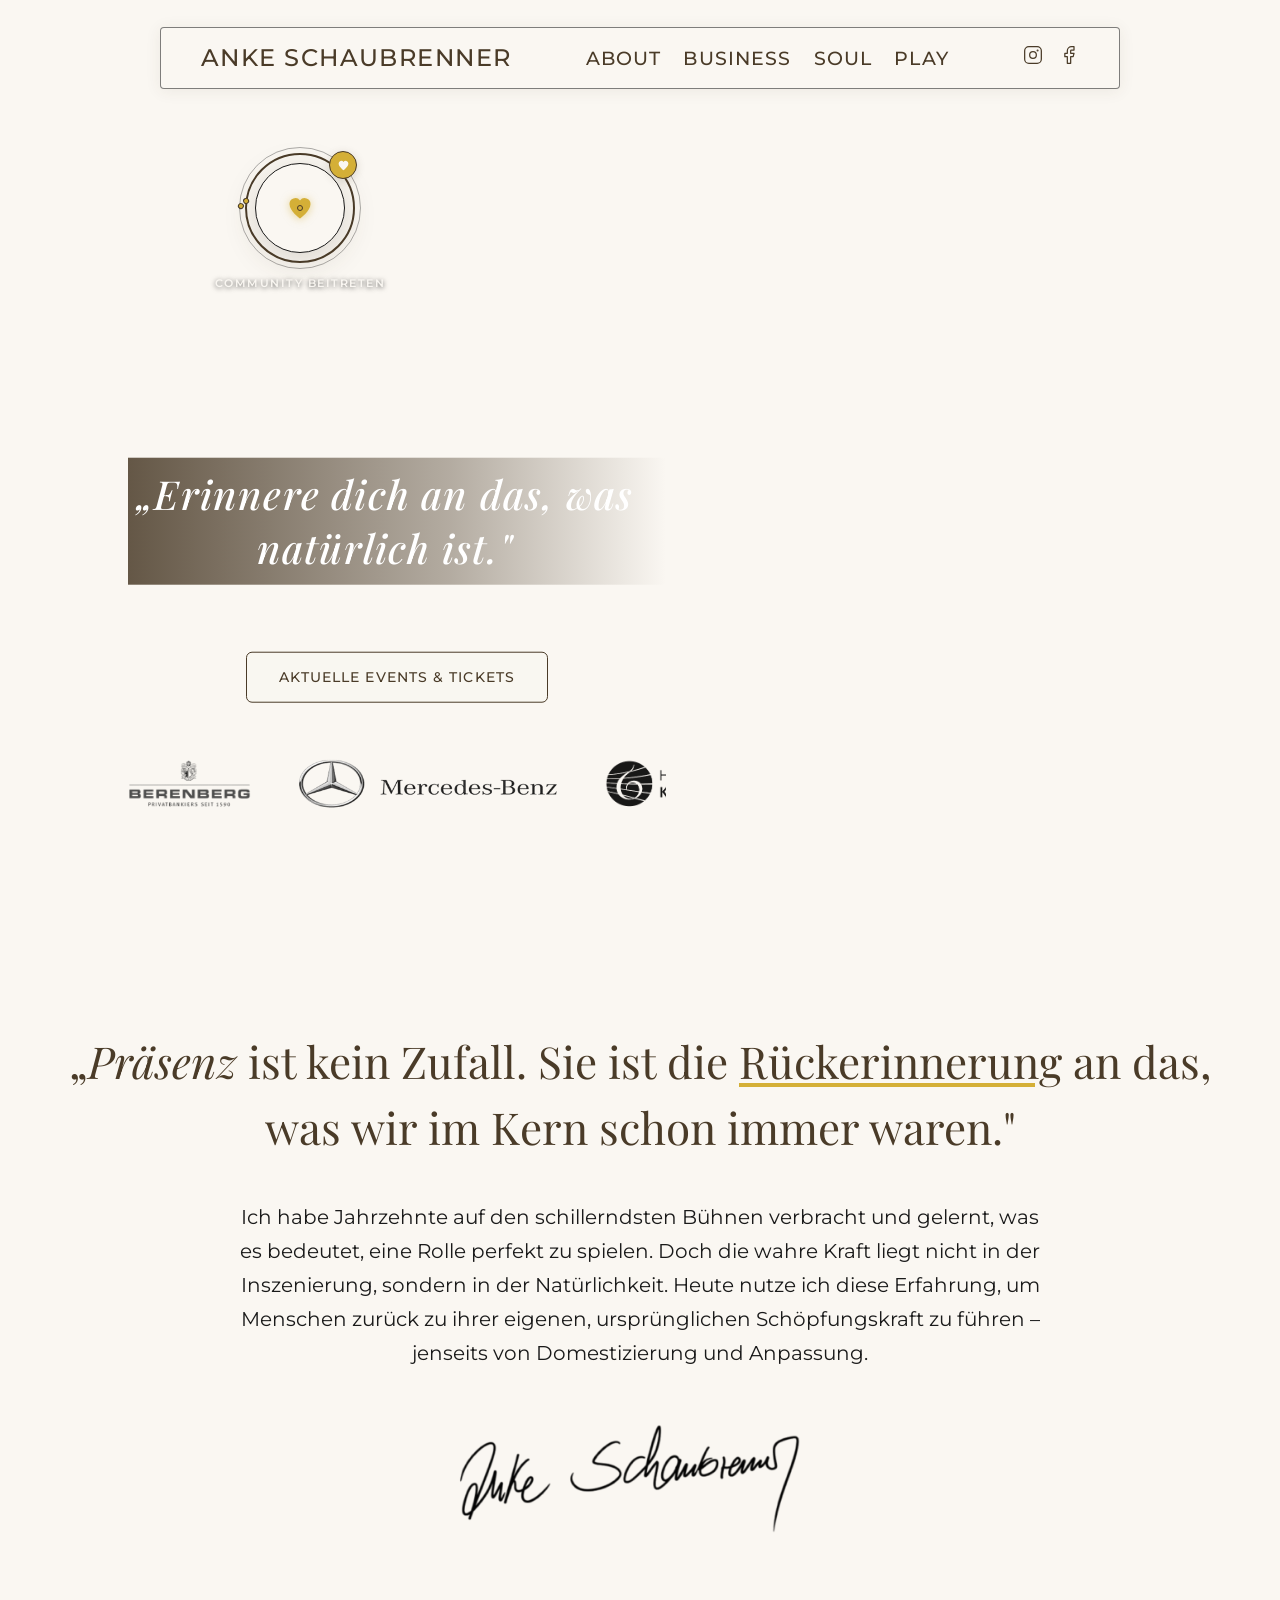
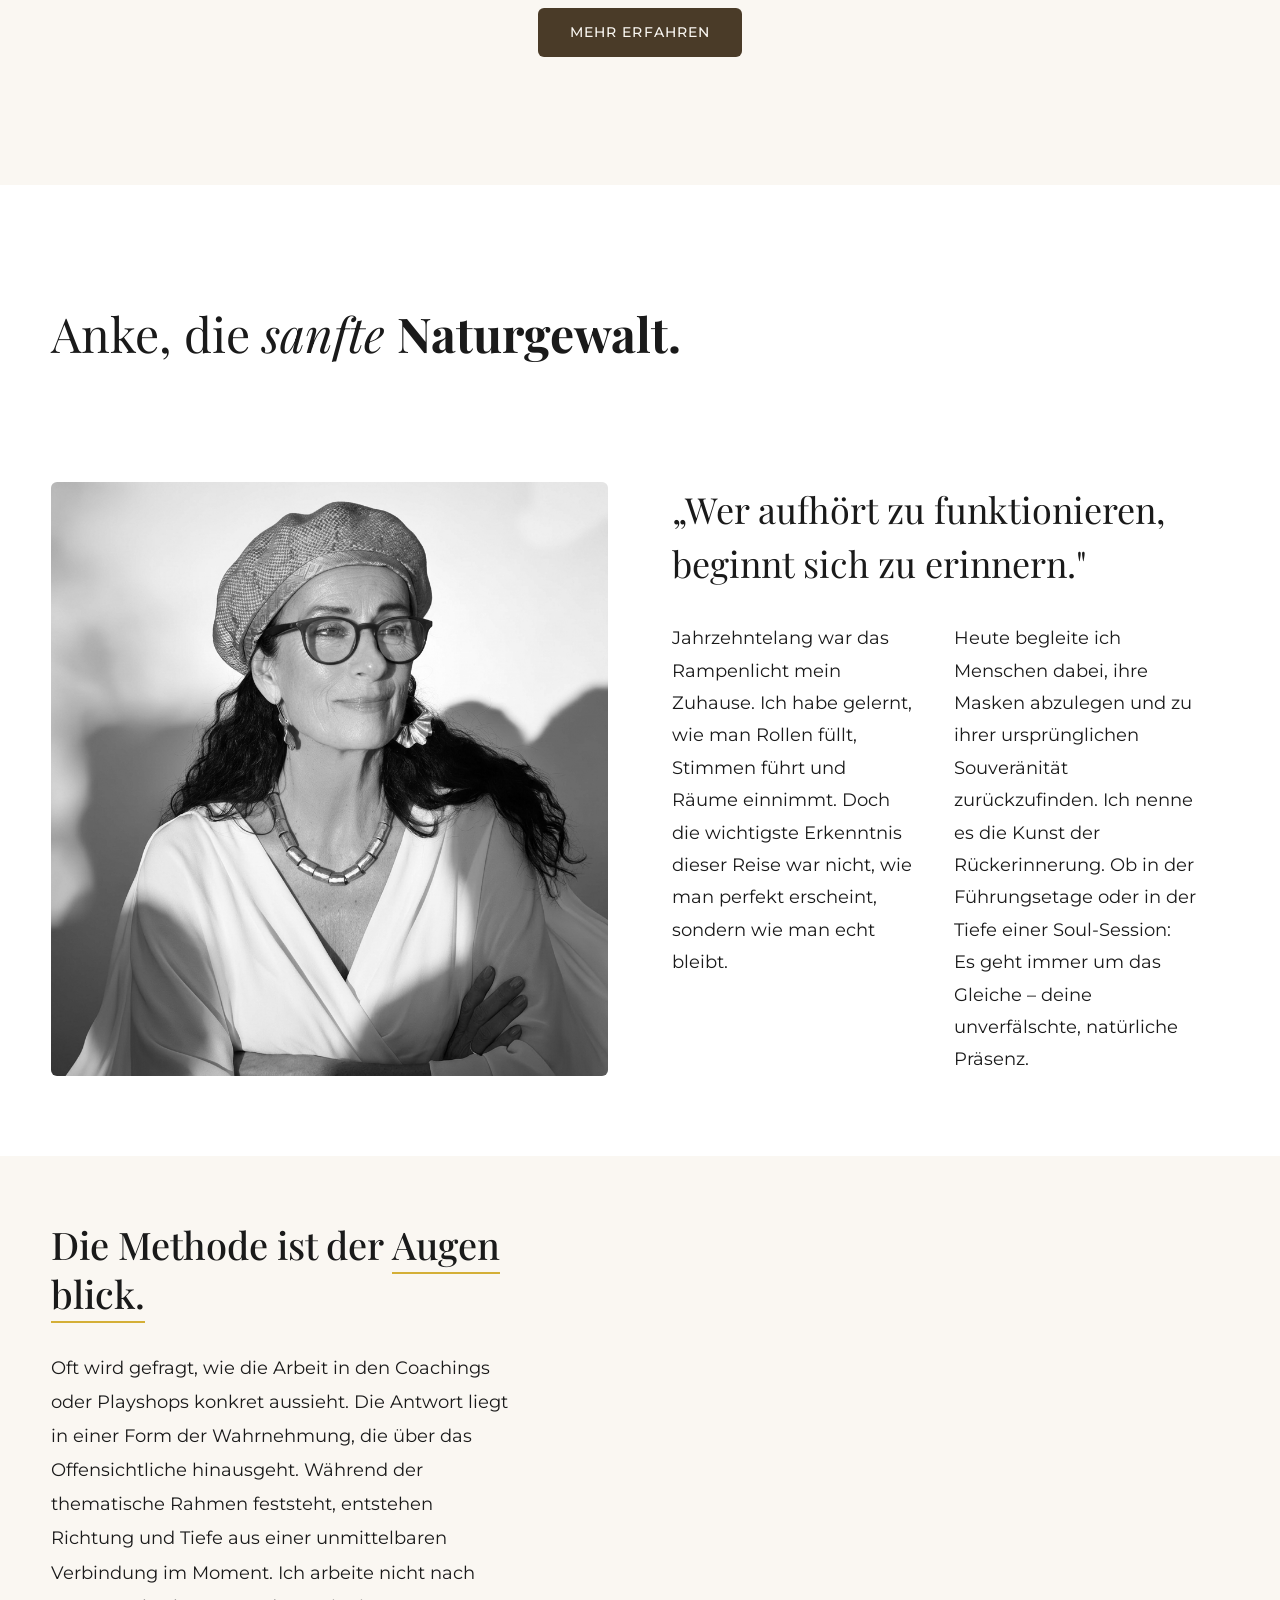
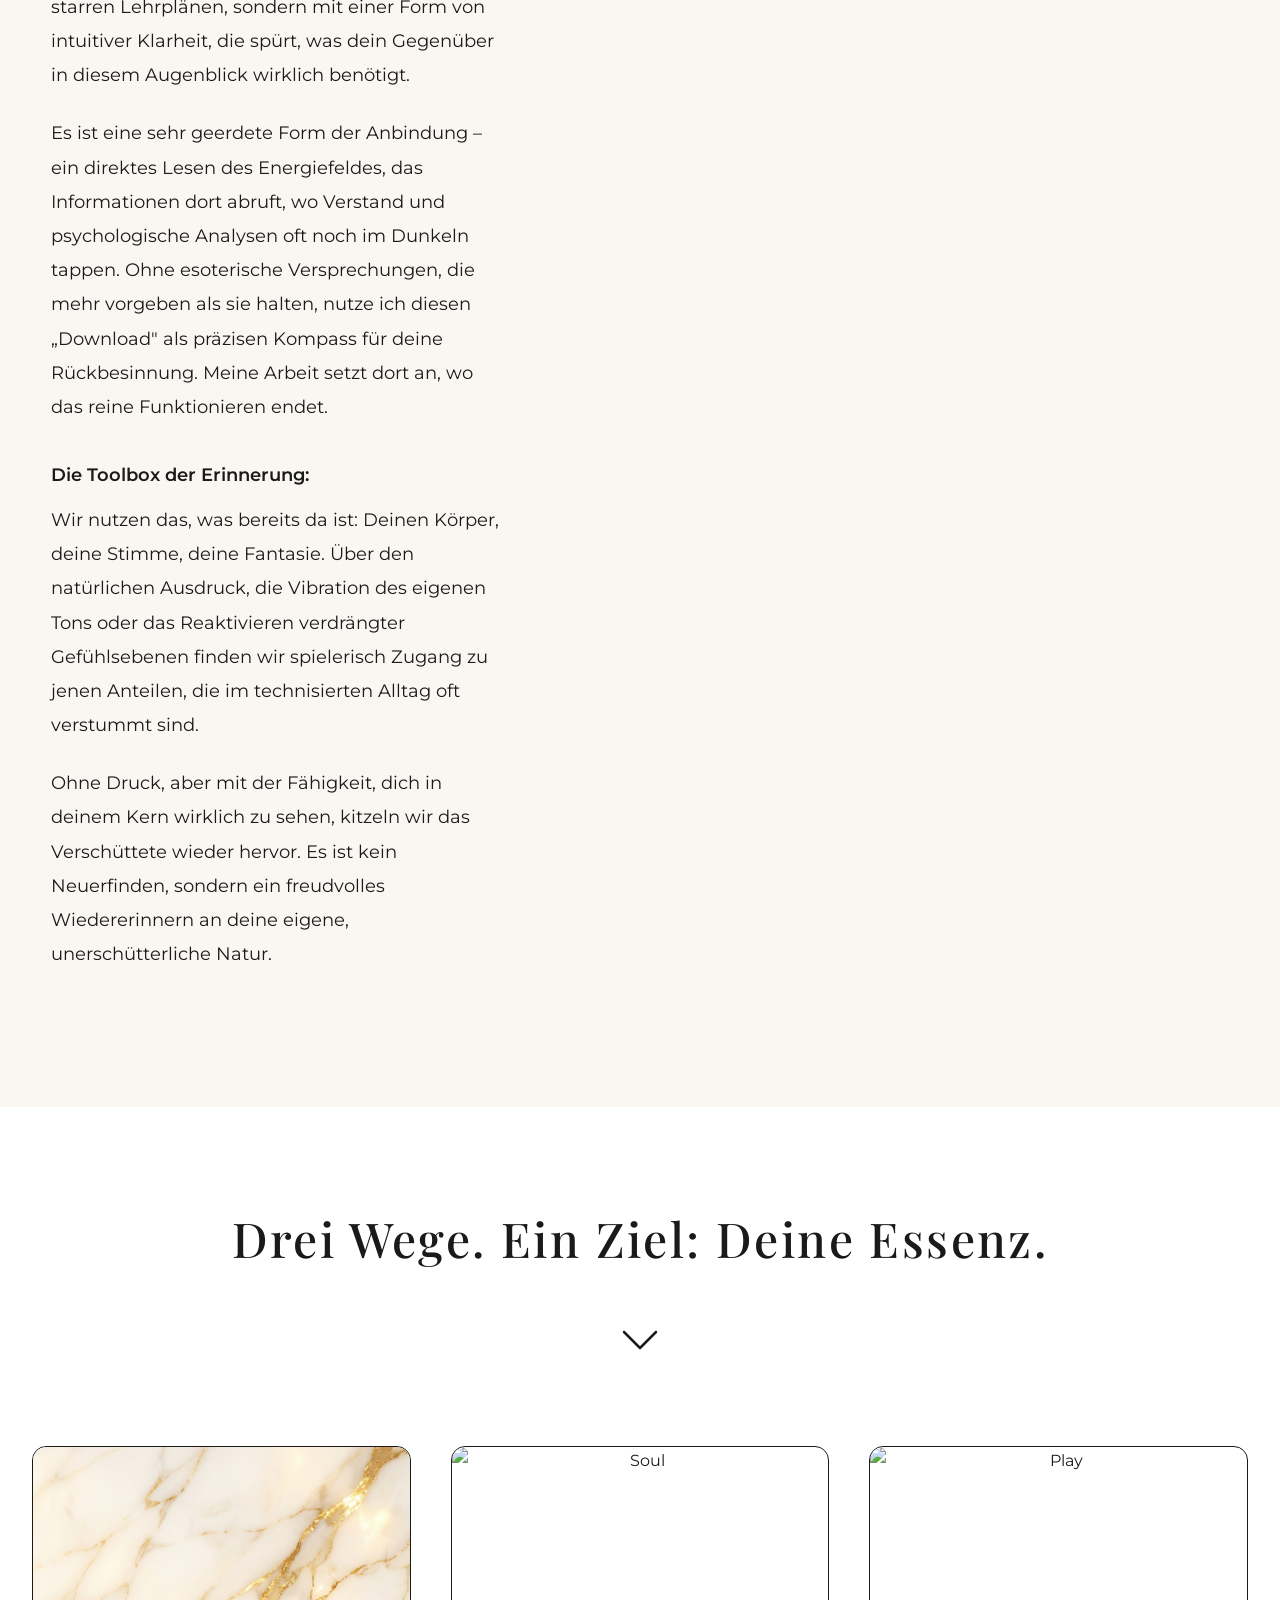
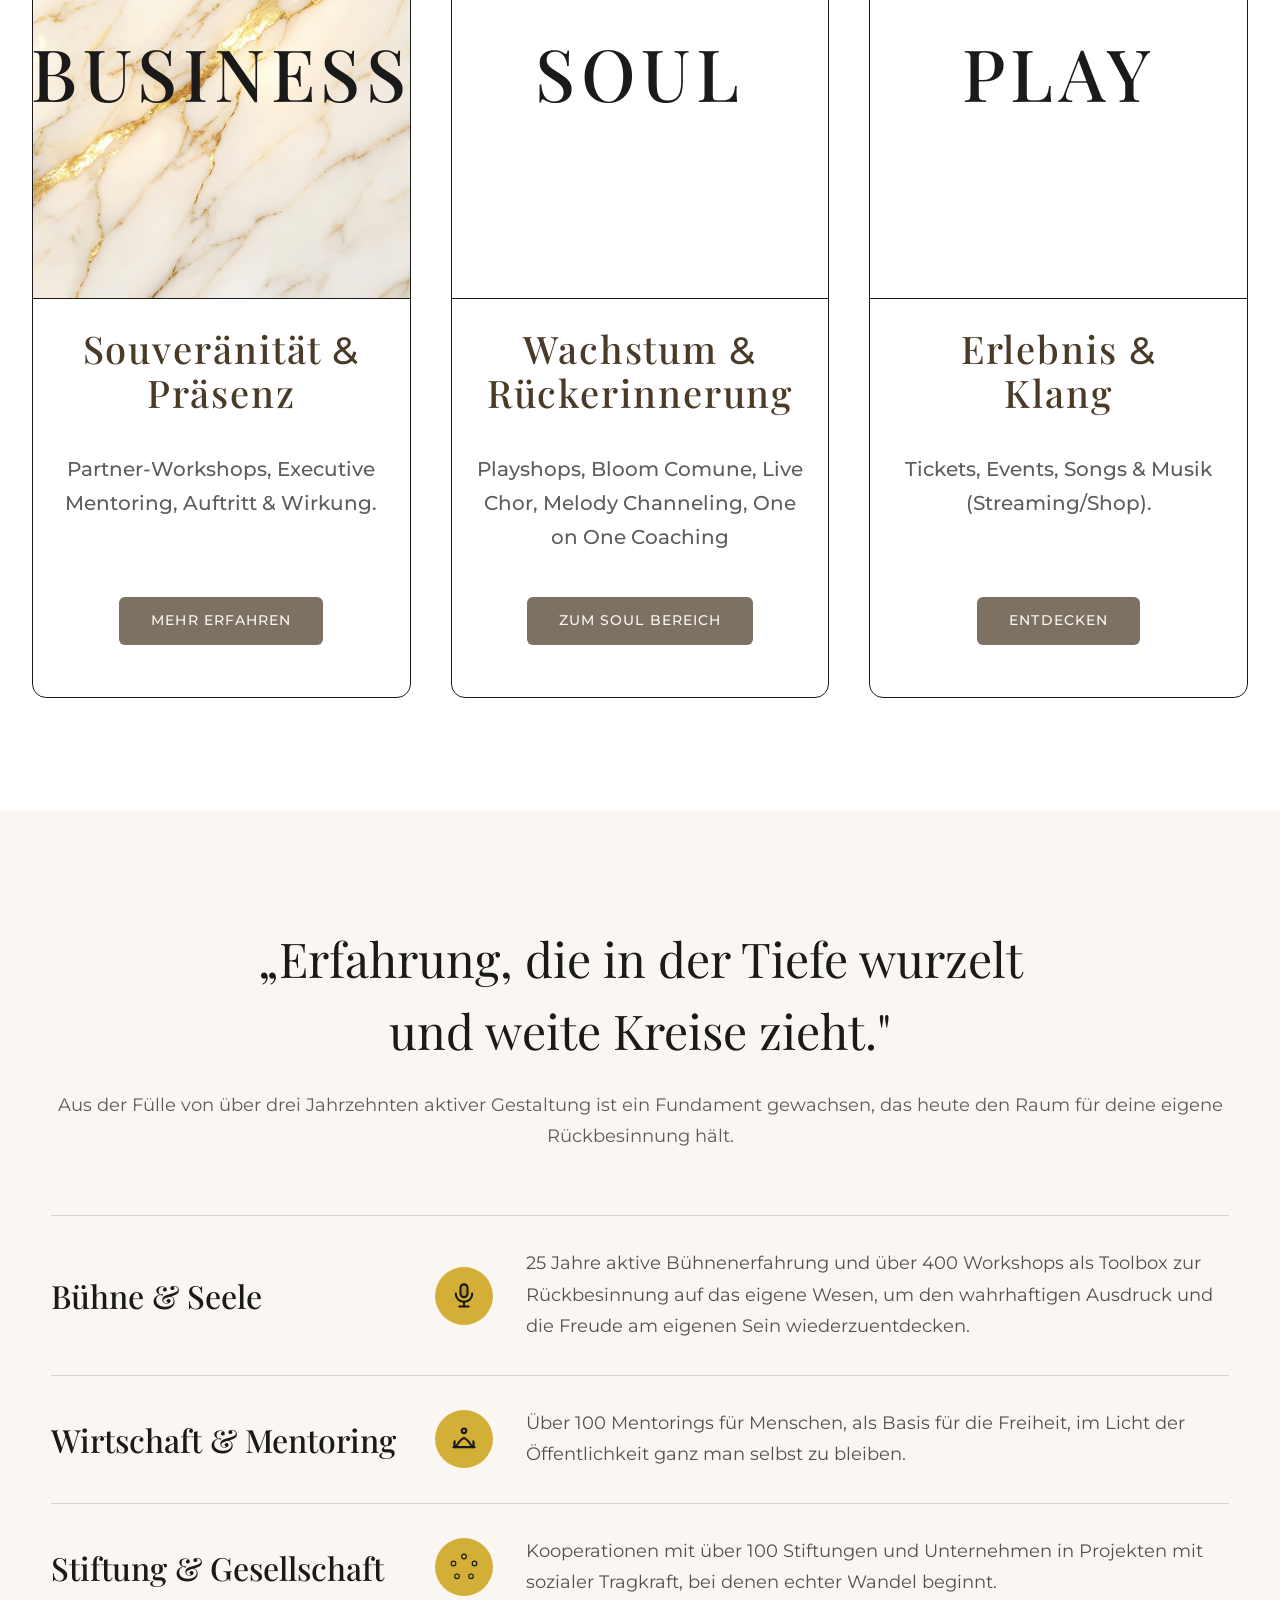
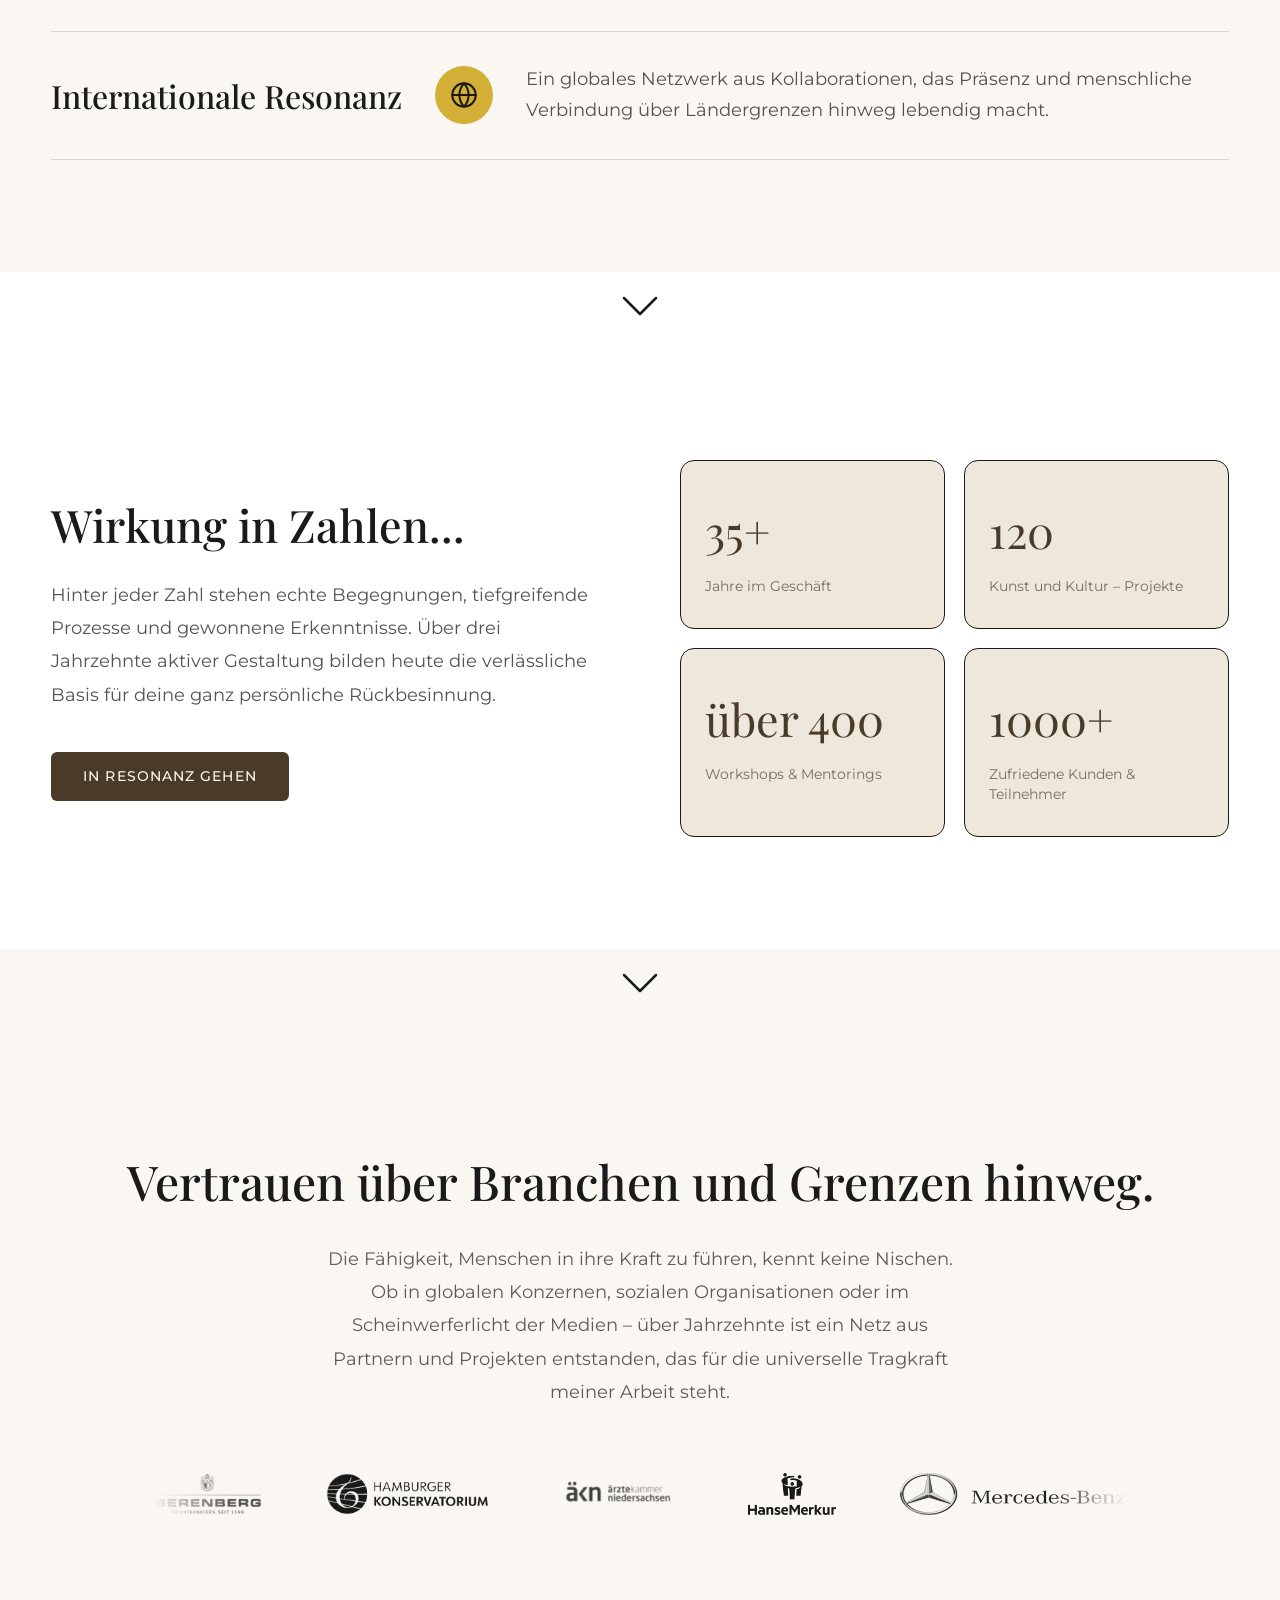
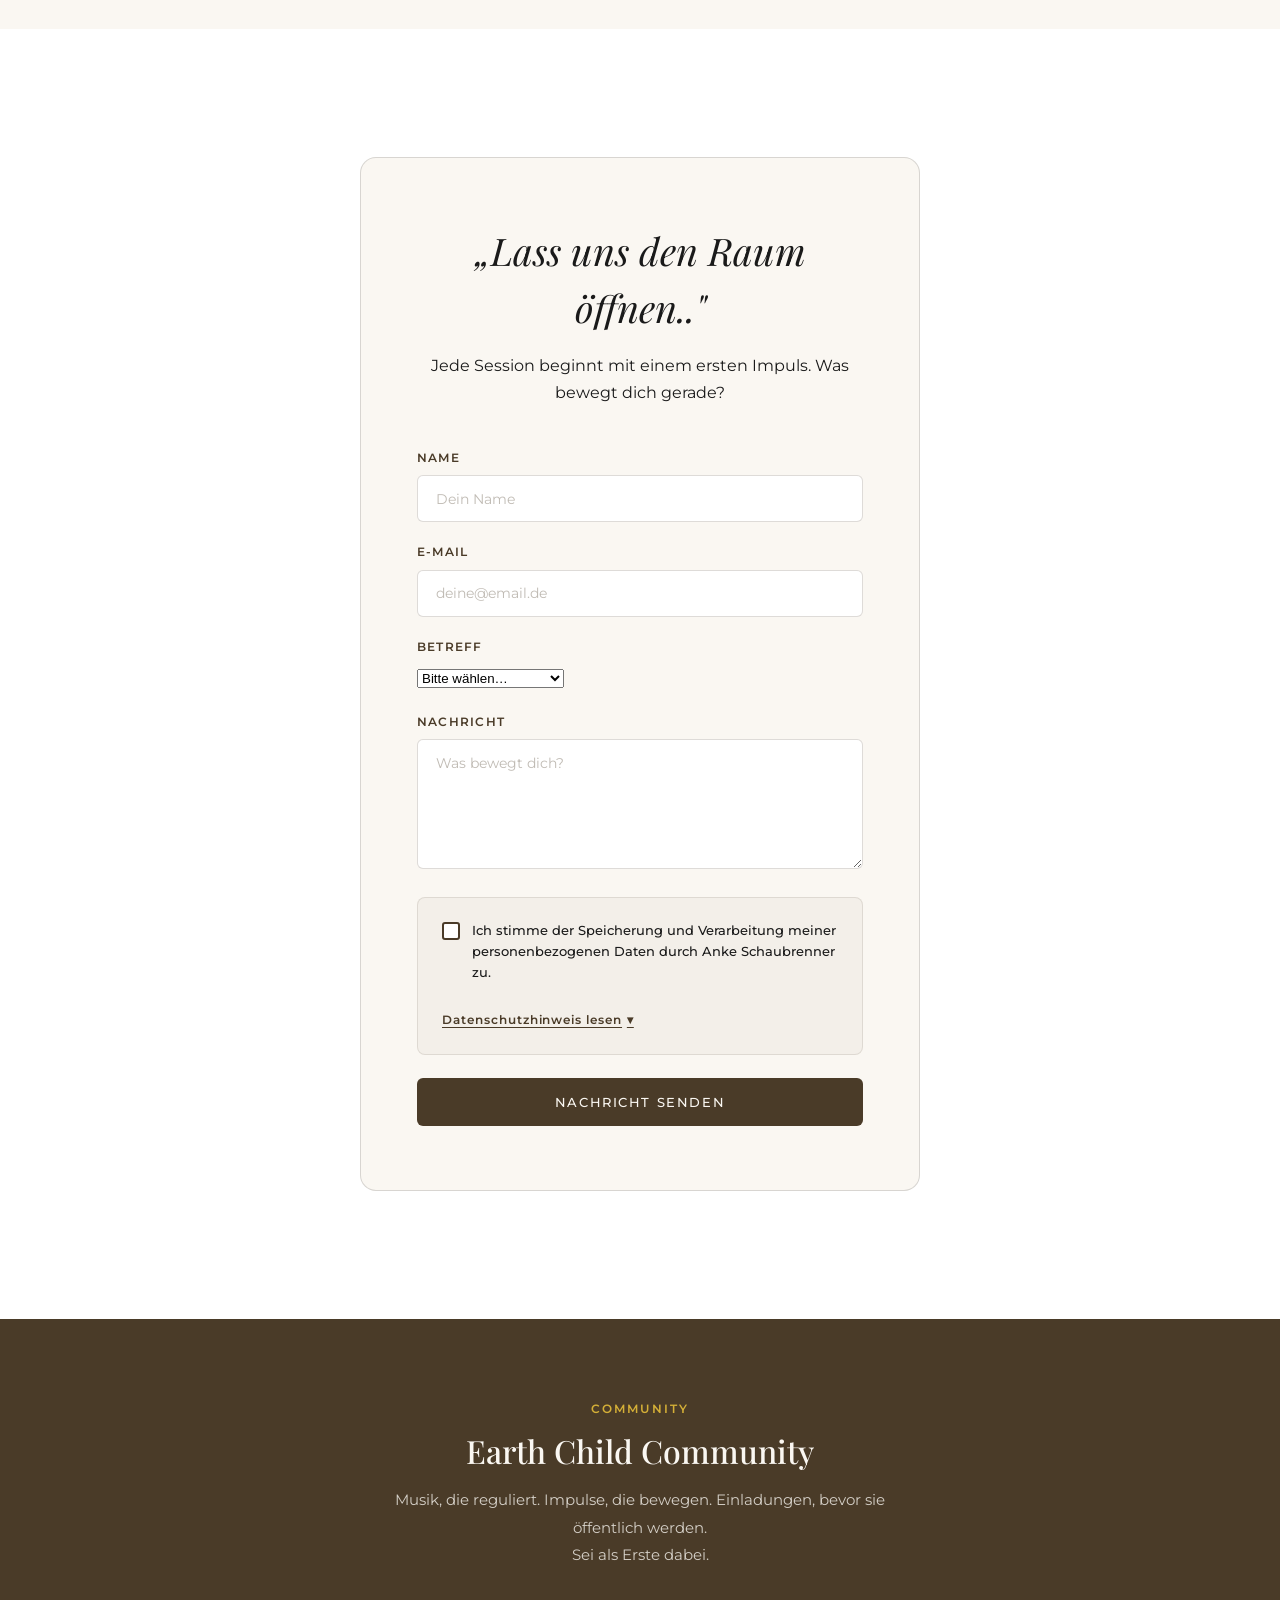
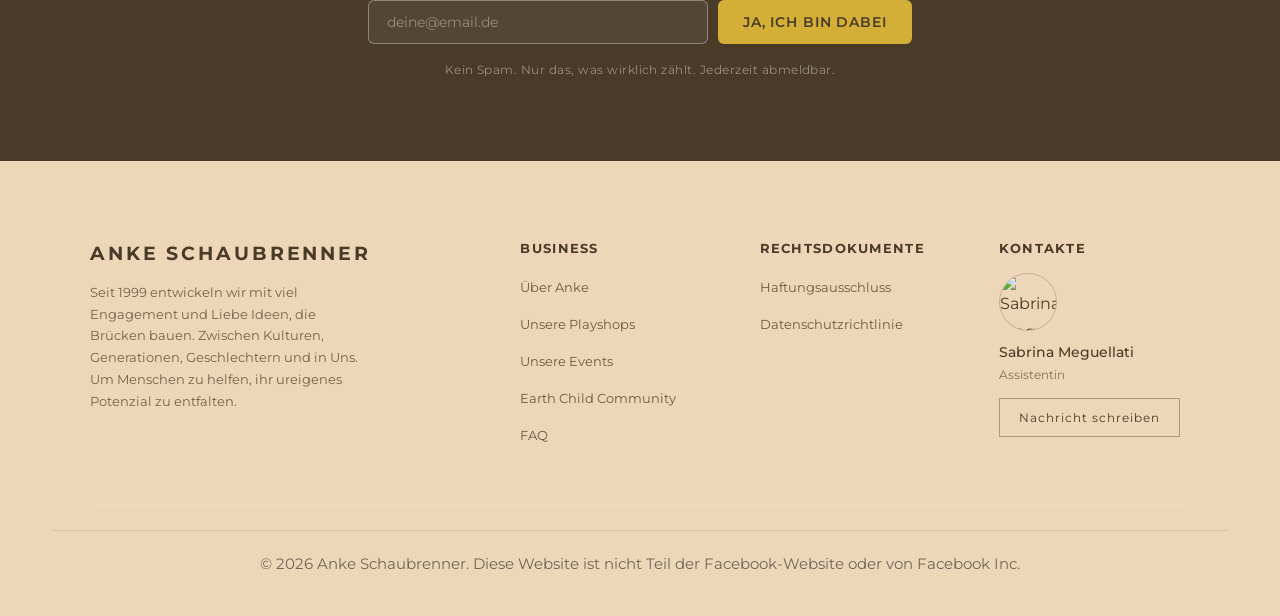
==== index.html @ d2e7db5a "Footer: replace mailto link with scroll-to-contact-form anchor" ====
<!DOCTYPE html>
<html lang="de">
<head>
  <meta charset="UTF-8">
  <meta name="viewport" content="width=device-width, initial-scale=1.0">
  <title>Anke Schaubrenner — Kaluna Fee</title>

  <!-- Google Fonts -->
  <link rel="preconnect" href="https://fonts.googleapis.com">
  <link rel="preconnect" href="https://fonts.gstatic.com" crossorigin>
  <link href="https://fonts.googleapis.com/css2?family=Dancing+Script:wght@600&family=Playfair+Display:ital,wght@0,400;0,500;0,600;0,700;1,400;1,500;1,600&family=Montserrat:wght@300;400;500;600&display=swap" rel="stylesheet">

  <!-- Stylesheet -->
  <link rel="stylesheet" href="styles.css?v=3">
</head>
<body>

  <!-- ========== NAVIGATION ========== -->
  <nav>
    <a href="index.html" class="nav-logo">ANKE SCHAUBRENNER</a>
    <ul class="nav-links">
      <li><a href="index.html#naturgewalt">ABOUT</a></li>
      <li><a href="business.html">BUSINESS</a></li>
      <li><a href="soul.html">SOUL</a></li>
      <li><a href="play.html">PLAY</a></li>
    </ul>
    <button class="nav-hamburger" id="navHamburger" aria-label="Menü öffnen">
      <span></span>
      <span></span>
      <span></span>
    </button>
    <div class="nav-social">
      <!-- Instagram -->
      <a href="#" aria-label="Instagram">
        <svg width="20" height="20" fill="none" stroke="currentColor" stroke-width="1.5" viewBox="0 0 24 24">
          <rect x="2" y="2" width="20" height="20" rx="5" ry="5"/>
          <circle cx="12" cy="12" r="4"/>
          <circle cx="17.5" cy="6.5" r="0.5" fill="currentColor"/>
        </svg>
      </a>
      <!-- Facebook -->
      <a href="#" aria-label="Facebook">
        <svg width="20" height="20" fill="none" stroke="currentColor" stroke-width="1.5" stroke-linecap="round" stroke-linejoin="round" viewBox="0 0 24 24">
          <path d="M18 2h-3a5 5 0 00-5 5v3H7v4h3v8h4v-8h3l1-4h-4V7a1 1 0 011-1h3z"/>
        </svg>
      </a>
    </div>
  </nav>

  <!-- ========== SECTION 1: HERO ========== -->
  <section class="hero">
    <!-- BILD: Anke Schaubrenner Hauptfoto (Creme-Blazer, Steinwand) -->
    <img class="hero-image" src="images/Header Anke Final.png" alt="Anke Schaubrenner">
    <div class="hero-overlay"></div>

    <!-- Newsletter Kreis — Earth Child Community -->
    <div class="hcnl" id="hcnl">

      <!-- STUFE 1: Pulsierender Kreis -->
      <div class="hcnl-circle" id="hcnlCircle" role="button" aria-label="Earth Child Community beitreten" tabindex="0">
        <div class="hcnl-ring-black"></div>
        <div class="hcnl-ring-outer"></div>
        <div class="hcnl-ring-pulse"></div>
        <div class="hcnl-ring-pulse hcnl-ring-pulse-2"></div>
        <div class="hcnl-ring-inner"></div>
        <div class="hcnl-checkmark">
          <svg viewBox="0 0 24 24"><path d="M12 21C12 21 3 14.5 3 8.5a5 5 0 0 1 9-3 5 5 0 0 1 9 3c0 6-9 12.5-9 12.5z"/></svg>
        </div>
        <div class="hcnl-orbit">
          <div class="hcnl-orbit-dot"></div>
          <div class="hcnl-orbit-dot"></div>
          <div class="hcnl-orbit-dot"></div>
        </div>
        <div class="hcnl-heart-badge">
          <svg viewBox="0 0 24 24"><path d="M12 21C12 21 3 14.5 3 8.5a5 5 0 0 1 9-3 5 5 0 0 1 9 3c0 6-9 12.5-9 12.5z"/></svg>
        </div>
      </div>
      <p class="hcnl-hint" id="hcnlHint">Community beitreten</p>

      <!-- STUFE 2: Formular-Karte -->
      <div class="hcnl-card" id="hcnlCard">
        <button class="hcnl-close" id="hcnlClose" aria-label="Schließen">×</button>
        <p class="hcnl-card-label">Earth Child Community</p>
        <p class="hcnl-card-sub">Neue Songs & Einladungen —<br>direkt von Anke.</p>
        <form class="hcnl-form" id="hcnl-form" novalidate>
          <!-- Honeypot — für Bots unsichtbar -->
          <input type="text" name="website" id="hcnl-website" autocomplete="off" tabindex="-1" aria-hidden="true" style="position:absolute;left:-9999px;top:-9999px;opacity:0;height:0;width:0;pointer-events:none;">
          <input type="email" id="hcnl-email" placeholder="deine@email.de" required>
          <button type="submit" class="hcnl-submit">Dabei sein</button>
        </form>
        <p class="hcnl-card-note">Kein Spam. Jederzeit abmeldbar.</p>
      </div>

      <!-- STUFE 3: Belohnung -->
      <div class="hcnl-reward" id="hcnlReward">
        <div class="hcnl-r-ring hcnl-r-ring-1"></div>
        <div class="hcnl-r-ring hcnl-r-ring-2"></div>
        <div class="hcnl-r-ring hcnl-r-ring-3"></div>
        <div class="hcnl-r-inner">
          <svg class="hcnl-r-check" viewBox="0 0 52 52">
            <polyline points="14,27 22,36 38,18"/>
          </svg>
        </div>
        <p class="hcnl-r-text">Willkommen —<br><em>du gehörst dazu.</em></p>
        <div class="hcnl-r-particles" id="hcnlParticles"></div>
      </div>

    </div>

    <div class="hero-content">
      <blockquote>„Erinnere dich an das, was natürlich ist."</blockquote>
      <a href="play.html#tickets" class="btn btn-outline">Aktuelle Events &amp; Tickets</a>
      <div class="hero-partners">
        <div class="hero-partners-track">
          <img src="images/Berenberg_Schwarz_trsp.png" alt="Berenberg">
          <img src="images/Mercedes_Benz_trsp.png" alt="Mercedes-Benz">
          <img src="images/Hamburger_Konservatorium_Schwarz_trsp.png" alt="Hamburger Konservatorium">
          <img src="images/Aerztekammer_Schwarz_trsp.png" alt="Ärztekammer">
          <img src="images/Hamburgische_Kulturstiftung_trsp.png" alt="Hamburgische Kulturstiftung">
          <img src="images/HanseMerkur_Schwarz_trsp.png" alt="HanseMerkur">
          <img src="images/Altonaer_Kinderkrankenhaus_Schwarz_trsp.png" alt="Altonaer Kinderkrankenhaus">
          <img src="images/Kaifu_Lodge_Schwarz_trsp.png" alt="Kaifu Lodge">
          <img src="images/Buerger_Stiftung_Hamburg_Schwarz_trsp.png" alt="Bürger Stiftung Hamburg">
          <img src="images/Musik_Zentrum_Schwarz_trsp.png" alt="Musik Zentrum Hannover">
          <img src="images/Alfred_Toepfer_Stiftung_Schwarz_trsp.png" alt="Alfred Töpfer Stiftung">
          <img src="images/BerufsgenossenscHaft_Hamburg_Schwarz_trsp.png" alt="BGW Hamburg">
          <img src="images/Aerztekammer_Niedersachsen_Schwarz_trsp.png" alt="Ärztekammer Niedersachsen">
          <!-- Duplikat für nahtlosen Loop -->
          <img src="images/Berenberg_Schwarz_trsp.png" alt="Berenberg">
          <img src="images/Mercedes_Benz_trsp.png" alt="Mercedes-Benz">
          <img src="images/Hamburger_Konservatorium_Schwarz_trsp.png" alt="Hamburger Konservatorium">
          <img src="images/Aerztekammer_Schwarz_trsp.png" alt="Ärztekammer">
          <img src="images/Hamburgische_Kulturstiftung_trsp.png" alt="Hamburgische Kulturstiftung">
          <img src="images/HanseMerkur_Schwarz_trsp.png" alt="HanseMerkur">
          <img src="images/Altonaer_Kinderkrankenhaus_Schwarz_trsp.png" alt="Altonaer Kinderkrankenhaus">
          <img src="images/Kaifu_Lodge_Schwarz_trsp.png" alt="Kaifu Lodge">
          <img src="images/Buerger_Stiftung_Hamburg_Schwarz_trsp.png" alt="Bürger Stiftung Hamburg">
          <img src="images/Musik_Zentrum_Schwarz_trsp.png" alt="Musik Zentrum Hannover">
          <img src="images/Alfred_Toepfer_Stiftung_Schwarz_trsp.png" alt="Alfred Töpfer Stiftung">
          <img src="images/BerufsgenossenscHaft_Hamburg_Schwarz_trsp.png" alt="BGW Hamburg">
          <img src="images/Aerztekammer_Niedersachsen_Schwarz_trsp.png" alt="Ärztekammer Niedersachsen">
        </div>
      </div>
    </div>
  </section>

  <!-- ========== SECTION 2: GROSSES ZITAT ========== -->
  <section class="section-quote">
    <blockquote>
      „<em>Präsenz</em> ist kein Zufall. Sie ist die <span>Rückerinnerung</span> an das,<br>was wir im Kern schon immer waren."
    </blockquote>
    <p>
      Ich habe Jahrzehnte auf den schillerndsten Bühnen verbracht und gelernt, was es bedeutet,
      eine Rolle perfekt zu spielen. Doch die wahre Kraft liegt nicht in der Inszenierung,
      sondern in der Natürlichkeit. Heute nutze ich diese Erfahrung, um Menschen zurück zu ihrer
      eigenen, ursprünglichen Schöpfungskraft zu führen – jenseits von Domestizierung und Anpassung.
    </p>
    <div class="quote-cta">
      <img class="signature-img" src="images/unterschrift-anke.png" alt="Unterschrift Anke Schaubrenner">
      <a href="about.html" class="btn btn-dark">Mehr erfahren</a>
    </div>
  </section>

  <!-- ========== SECTION 3: NATURGEWALT ========== -->
  <section class="section-naturgewalt" id="naturgewalt">
    <h2>Anke, die <em>sanfte</em> <strong>Naturgewalt.</strong></h2>
    <div class="naturgewalt-grid">
      <!-- BILD: Anke Schwarzweiß (mit Kopftuch/Turban) -->
      <img class="naturgewalt-image" src="images/anke-bw.png" alt="Anke Schaubrenner">
      <div class="naturgewalt-text">
        <blockquote>„Wer aufhört zu funktionieren,<br>beginnt sich zu erinnern."</blockquote>
        <div class="naturgewalt-text-cols">
          <p>
            Jahrzehntelang war das Rampenlicht mein Zuhause. Ich habe gelernt, wie man Rollen füllt,
            Stimmen führt und Räume einnimmt. Doch die wichtigste Erkenntnis dieser Reise war nicht,
            wie man perfekt erscheint, sondern wie man echt bleibt.
          </p>
          <p>
            Heute begleite ich Menschen dabei, ihre Masken abzulegen und zu ihrer ursprünglichen
            Souveränität zurückzufinden. Ich nenne es die Kunst der Rückerinnerung. Ob in der
            Führungsetage oder in der Tiefe einer Soul-Session: Es geht immer um das Gleiche –
            deine unverfälschte, natürliche Präsenz.
          </p>
        </div>
      </div>
    </div>
  </section>

  <!-- ========== SECTION 4: METHODE ========== -->
  <section class="section-methode">
    <h2>Die Methode ist der <span class="highlight augenblick-anim"><span style="--i:0">A</span><span style="--i:1">u</span><span style="--i:2">g</span><span style="--i:3">e</span><span style="--i:4">n</span><span style="--i:5">b</span><span style="--i:6">l</span><span style="--i:7">i</span><span style="--i:8">c</span><span style="--i:9">k</span><span style="--i:10">.</span></span></h2>
    <p>
      Oft wird gefragt, wie die Arbeit in den Coachings oder Playshops konkret aussieht.
      Die Antwort liegt in einer Form der Wahrnehmung, die über das Offensichtliche hinausgeht.
      Während der thematische Rahmen feststeht, entstehen Richtung und Tiefe aus einer
      unmittelbaren Verbindung im Moment. Ich arbeite nicht nach starren Lehrplänen, sondern
      mit einer Form von intuitiver Klarheit, die spürt, was dein Gegenüber in diesem
      Augenblick wirklich benötigt.
    </p>
    <p>
      Es ist eine sehr geerdete Form der Anbindung – ein direktes Lesen des Energiefeldes,
      das Informationen dort abruft, wo Verstand und psychologische Analysen oft noch im
      Dunkeln tappen. Ohne esoterische Versprechungen, die mehr vorgeben als sie halten,
      nutze ich diesen „Download" als präzisen Kompass für deine Rückbesinnung.
      Meine Arbeit setzt dort an, wo das reine Funktionieren endet.
    </p>

    <h3>Die Toolbox der Erinnerung:</h3>
    <p>
      Wir nutzen das, was bereits da ist: Deinen Körper, deine Stimme, deine Fantasie.
      Über den natürlichen Ausdruck, die Vibration des eigenen Tons oder das Reaktivieren
      verdrängter Gefühlsebenen finden wir spielerisch Zugang zu jenen Anteilen, die im
      technisierten Alltag oft verstummt sind.
    </p>
    <p>
      Ohne Druck, aber mit der Fähigkeit, dich in deinem Kern wirklich zu sehen, kitzeln
      wir das Verschüttete wieder hervor. Es ist kein Neuerfinden, sondern ein freudvolles
      Wiedererinnern an deine eigene, unerschütterliche Natur.
    </p>
  </section>

  <!-- ========== SECTION 5: DREI WEGE ========== -->
  <section class="section-dreiwege">
    <h2>Drei Wege. Ein Ziel: Deine Essenz.</h2>
    <div class="dreiwege-chevron">
      <svg width="36" height="20" viewBox="0 0 36 20" fill="none" stroke="#1A1A1A" stroke-width="2.5" stroke-linecap="round" stroke-linejoin="round">
        <polyline points="2,2 18,18 34,2"/>
      </svg>
    </div>
    <div class="dreiwege-grid">

      <!-- BUSINESS -->
      <div class="dreiwege-card">
        <div class="dreiwege-card-img-wrap">
          <img src="images/business-card.png" alt="Business">
          <h3>BUSINESS</h3>
        </div>
        <h4>Souveränität <span class="amp">&amp;</span> Präsenz</h4>
        <p>Partner-Workshops, Executive Mentoring, Auftritt &amp; Wirkung.</p>
        <a href="business.html" class="btn btn-dark">Mehr erfahren</a>
      </div>

      <!-- SOUL -->
      <div class="dreiwege-card">
        <div class="dreiwege-card-img-wrap">
          <img src="images/soul-card.png" alt="Soul">
          <h3>SOUL</h3>
        </div>
        <h4>Wachstum <span class="amp">&amp;</span> Rückerinnerung</h4>
        <p>Playshops, Bloom Comune, Live Chor, Melody Channeling, One on One Coaching</p>
        <a href="soul.html" class="btn btn-dark">Zum Soul Bereich</a>
      </div>

      <!-- PLAY -->
      <div class="dreiwege-card">
        <div class="dreiwege-card-img-wrap">
          <img src="images/play-card.png" alt="Play">
          <h3>PLAY</h3>
        </div>
        <h4>Erlebnis <span class="amp">&amp;</span><br>Klang</h4>
        <p>Tickets, Events, Songs &amp; Musik (Streaming/Shop).</p>
        <a href="play.html" class="btn btn-dark">Entdecken</a>
      </div>

    </div>
  </section>

  <!-- ========== SECTION 6: ERFAHRUNG ========== -->
  <section class="section-erfahrung">
    <div class="section-erfahrung-inner">
      <blockquote>„Erfahrung, die in der Tiefe wurzelt<br>und weite Kreise zieht."</blockquote>
      <p class="subtitle">
        Aus der Fülle von über drei Jahrzehnten aktiver Gestaltung ist ein Fundament gewachsen,
        das heute den Raum für deine eigene Rückbesinnung hält.
      </p>
      <div class="erfahrung-liste">
        <div class="erfahrung-item">
          <h3>Bühne &amp; Seele</h3>
          <div class="erfahrung-icon">
            <svg viewBox="0 0 24 24" fill="none" stroke="currentColor" stroke-width="1.8" stroke-linecap="round" stroke-linejoin="round" width="20" height="20">
              <rect x="9" y="2" width="6" height="11" rx="3" fill="rgba(0,0,0,0.12)"/>
              <path d="M5 10a7 7 0 0 0 14 0"/>
              <line x1="12" y1="17" x2="12" y2="21"/>
              <line x1="8" y1="21" x2="16" y2="21"/>
            </svg>
          </div>
          <p>25 Jahre aktive Bühnenerfahrung und über 400 Workshops als Toolbox zur Rückbesinnung auf das eigene Wesen, um den wahrhaftigen Ausdruck und die Freude am eigenen Sein wiederzuentdecken.</p>
        </div>
        <div class="erfahrung-item">
          <h3>Wirtschaft &amp; Mentoring</h3>
          <div class="erfahrung-icon">
            <svg viewBox="0 0 24 24" fill="none" stroke="currentColor" stroke-width="1.8" stroke-linecap="round" width="20" height="20">
              <circle cx="12" cy="5" r="2" fill="rgba(0,0,0,0.12)"/>
              <path d="M5 19 Q8 13 12 11 Q16 13 19 19"/>
              <path d="M5 19 Q3 17 4 14"/>
              <path d="M19 19 Q21 17 20 14"/>
              <line x1="3" y1="19" x2="21" y2="19"/>
            </svg>
          </div>
          <p>Über 100 Mentorings für Menschen, als Basis für die Freiheit, im Licht der Öffentlichkeit ganz man selbst zu bleiben.</p>
        </div>
        <div class="erfahrung-item">
          <h3>Stiftung &amp; Gesellschaft</h3>
          <div class="erfahrung-icon">
            <svg viewBox="0 0 24 24" fill="currentColor" width="20" height="20">
              <circle cx="12" cy="3"  r="2"/>
              <circle cx="21" cy="9"  r="2"/>
              <circle cx="18" cy="20" r="2"/>
              <circle cx="6"  cy="20" r="2"/>
              <circle cx="3"  cy="9"  r="2"/>
            </svg>
          </div>
          <p>Kooperationen mit über 100 Stiftungen und Unternehmen in Projekten mit sozialer Tragkraft, bei denen echter Wandel beginnt.</p>
        </div>
        <div class="erfahrung-item">
          <h3>Internationale Resonanz</h3>
          <div class="erfahrung-icon">
            <svg viewBox="0 0 24 24" fill="none" stroke="currentColor" stroke-width="1.8" stroke-linecap="round" stroke-linejoin="round" width="20" height="20">
              <circle cx="12" cy="12" r="10"/>
              <line x1="2" y1="12" x2="22" y2="12"/>
              <path d="M12 2a15.3 15.3 0 0 1 4 10 15.3 15.3 0 0 1-4 10 15.3 15.3 0 0 1-4-10 15.3 15.3 0 0 1 4-10z"/>
            </svg>
          </div>
          <p>Ein globales Netzwerk aus Kollaborationen, das Präsenz und menschliche Verbindung über Ländergrenzen hinweg lebendig macht.</p>
        </div>
      </div>
    </div>
  </section>

  <!-- Chevron Trenner -->
  <div class="section-chevron" style="background:var(--white);">
    <svg width="36" height="20" viewBox="0 0 36 20" fill="none" stroke="#1A1A1A" stroke-width="2.5" stroke-linecap="round" stroke-linejoin="round">
      <polyline points="2,2 18,18 34,2"/>
    </svg>
  </div>

  <!-- ========== SECTION 7: ZAHLEN ========== -->
  <section class="section-zahlen">

    <div class="section-zahlen-inner">
      <div class="section-zahlen-left">
        <h2>Wirkung in Zahlen...</h2>
        <p class="intro-text">
          Hinter jeder Zahl stehen echte Begegnungen, tiefgreifende Prozesse und gewonnene Erkenntnisse.
          Über drei Jahrzehnte aktiver Gestaltung bilden heute die verlässliche Basis für deine
          ganz persönliche Rückbesinnung.
        </p>
        <a href="#contact" class="btn btn-dark">In Resonanz gehen</a>
      </div>
      <div class="zahlen-grid">
        <div class="zahlen-card">
          <span class="number">35+</span>
          <span class="label">Jahre im Geschäft</span>
        </div>
        <div class="zahlen-card">
          <span class="number">120</span>
          <span class="label">Kunst und Kultur – Projekte</span>
        </div>
        <div class="zahlen-card">
          <span class="number">über 400</span>
          <span class="label">Workshops &amp; Mentorings</span>
        </div>
        <div class="zahlen-card">
          <span class="number">1000+</span>
          <span class="label">Zufriedene Kunden &amp; Teilnehmer</span>
        </div>
      </div>
    </div>
  </section>

  <!-- Chevron Trenner -->
  <div class="section-chevron" style="background:var(--cream);">
    <svg width="36" height="20" viewBox="0 0 36 20" fill="none" stroke="#1A1A1A" stroke-width="2.5" stroke-linecap="round" stroke-linejoin="round">
      <polyline points="2,2 18,18 34,2"/>
    </svg>
  </div>

  <!-- ========== SECTION 8: PARTNER ========== -->
  <section class="section-partner">
    <h2>Vertrauen über Branchen und Grenzen hinweg.</h2>
    <p>
      Die Fähigkeit, Menschen in ihre Kraft zu führen, kennt keine Nischen. Ob in globalen
      Konzernen, sozialen Organisationen oder im Scheinwerferlicht der Medien – über Jahrzehnte
      ist ein Netz aus Partnern und Projekten entstanden, das für die universelle Tragkraft
      meiner Arbeit steht.
    </p>
    <div class="partner-track-wrap">
      <div class="partner-track">
        <img src="images/Berenberg_Schwarz_trsp.png" alt="Berenberg">
        <img src="images/Hamburger_Konservatorium_Schwarz_trsp.png" alt="Hamburger Konservatorium">
        <img src="images/Aerztekammer_Schwarz_trsp.png" alt="Ärztekammer">
        <img src="images/HanseMerkur_Schwarz_trsp.png" alt="HanseMerkur">
        <img src="images/Mercedes_Benz_trsp.png" alt="Mercedes-Benz">
        <img src="images/Buerger_Stiftung_Hamburg_Schwarz_trsp.png" alt="Bürger Stiftung Hamburg">
        <img src="images/Musik_Zentrum_Schwarz_trsp.png" alt="Musik Zentrum Hannover">
        <img src="images/Alfred_Toepfer_Stiftung_Schwarz_trsp.png" alt="Alfred Töpfer Stiftung">
        <img src="images/Hamburgische_Kulturstiftung_trsp.png" alt="Hamburgische Kulturstiftung">
        <img src="images/Altonaer_Kinderkrankenhaus_Schwarz_trsp.png" alt="Altonaer Kinderkrankenhaus">
        <!-- Duplikat für nahtloses Laufband -->
        <img src="images/Berenberg_Schwarz_trsp.png" alt="Berenberg">
        <img src="images/Hamburger_Konservatorium_Schwarz_trsp.png" alt="Hamburger Konservatorium">
        <img src="images/Aerztekammer_Schwarz_trsp.png" alt="Ärztekammer">
        <img src="images/HanseMerkur_Schwarz_trsp.png" alt="HanseMerkur">
        <img src="images/Mercedes_Benz_trsp.png" alt="Mercedes-Benz">
        <img src="images/Buerger_Stiftung_Hamburg_Schwarz_trsp.png" alt="Bürger Stiftung Hamburg">
        <img src="images/Musik_Zentrum_Schwarz_trsp.png" alt="Musik Zentrum Hannover">
        <img src="images/Alfred_Toepfer_Stiftung_Schwarz_trsp.png" alt="Alfred Töpfer Stiftung">
        <img src="images/Hamburgische_Kulturstiftung_trsp.png" alt="Hamburgische Kulturstiftung">
        <img src="images/Altonaer_Kinderkrankenhaus_Schwarz_trsp.png" alt="Altonaer Kinderkrankenhaus">
      </div>
    </div>
  </section>

  <!-- ========== SECTION 9: KONTAKT ========== -->
  <section class="section-contact" id="contact">
    <div class="section-contact-inner">
      <blockquote>„Lass uns den Raum öffnen.."</blockquote>
      <p class="subtitle">Jede Session beginnt mit einem ersten Impuls. Was bewegt dich gerade?</p>
      <form id="contact-form" novalidate>

        <div class="cf-field">
          <label for="cf-name">Name</label>
          <input type="text" id="cf-name" name="name" placeholder="Dein Name" required>
        </div>

        <div class="cf-field">
          <label for="cf-email">E-Mail</label>
          <input type="email" id="cf-email" name="email" placeholder="deine@email.de" required>
        </div>

        <div class="cf-field">
          <label for="cf-betreff">Betreff</label>
          <select id="cf-betreff" name="betreff" required>
            <option value="" disabled selected>Bitte wählen…</option>
            <option value="Allgemeine Anfrage">Allgemeine Anfrage</option>
            <option value="Workshop / Soul">Workshop / Soul</option>
            <option value="Business Coaching">Business Coaching</option>
            <option value="Lebenslinien">Lebenslinien</option>
            <option value="Presse / Kooperation">Presse / Kooperation</option>
            <option value="Sonstiges">Sonstiges</option>
          </select>
        </div>

        <div class="cf-field">
          <label for="cf-message">Nachricht</label>
          <textarea id="cf-message" name="message" rows="5" placeholder="Was bewegt dich?" required></textarea>
        </div>

        <!-- DSGVO Consent -->
        <div class="cf-consent">

          <label class="cf-checkbox-label">
            <input type="checkbox" id="cf-consent" required>
            <span class="cf-checkmark"></span>
            <span class="cf-checkbox-text">Ich stimme der Speicherung und Verarbeitung meiner personenbezogenen Daten durch Anke Schaubrenner zu.</span>
          </label>

          <button type="button" class="cf-consent-toggle" id="cf-consent-toggle" aria-expanded="false">
            Datenschutzhinweis lesen <span class="cf-toggle-arrow">▾</span>
          </button>

          <div class="cf-consent-details" id="cf-consent-details">
            <p class="cf-consent-intro">Anke Schaubrenner verpflichtet sich, Ihre Privatsphäre zu schützen und zu respektieren. Wir nutzen Ihre personenbezogenen Daten nur zur Verwaltung Ihres Kontos und zur Bereitstellung der von Ihnen angeforderten Produkte und Dienstleistungen. Von Zeit zu Zeit möchten wir Sie über unsere Produkte und Dienstleistungen sowie andere Inhalte, die für Sie von Interesse sein könnten, informieren.</p>
            <p class="cf-consent-process">Um Ihnen die gewünschten Inhalte bereitzustellen, müssen wir Ihre personenbezogenen Daten speichern und verarbeiten. Sie können diese Einwilligung jederzeit widerrufen. Weitere Informationen finden Sie in unserer <a href="datenschutz.html">Datenschutzrichtlinie</a>.</p>
          </div>

        </div>

        <div class="cf-error" id="cf-error" role="alert" aria-live="polite"></div>

        <button type="submit" class="btn btn-dark cf-submit" id="cf-submit-btn">
          <span class="cf-submit-text">Nachricht senden</span>
          <span class="cf-submit-spinner" aria-hidden="true"></span>
        </button>

      </form>
    </div>
  </section>

  <!-- ========== SECTION 10: NEWSLETTER ========== -->
  <section class="section-newsletter" id="newsletter">
    <div class="newsletter-inner">
      <p class="newsletter-label">Community</p>
      <h2 class="newsletter-title">Earth Child Community</h2>
      <p class="newsletter-sub">Musik, die reguliert. Impulse, die bewegen. Einladungen, bevor sie öffentlich werden.<br>Sei als Erste dabei.</p>
      <form class="newsletter-row" id="nl-form" novalidate>
        <!-- Honeypot — für Bots unsichtbar -->
        <input type="text" name="website" id="nl-website" autocomplete="off" tabindex="-1" aria-hidden="true" style="position:absolute;left:-9999px;top:-9999px;opacity:0;height:0;width:0;pointer-events:none;">
        <input type="email" id="nl-email" placeholder="deine@email.de" required>
        <button type="submit" class="btn btn-gold">Ja, ich bin dabei</button>
      </form>
      <p class="newsletter-note" id="nl-note">Kein Spam. Nur das, was wirklich zählt. Jederzeit abmeldbar.</p>
      <p class="newsletter-success" id="nl-success">✨ Willkommen — schön, dass du da bist.</p>
    </div>
  </section>

  <!-- ========== FOOTER ========== -->
  <footer>
    <div class="footer-inner">
      <div class="footer-brand">
        <h3>ANKE SCHAUBRENNER</h3>
        <p>
          Seit 1999 entwickeln wir mit viel Engagement und Liebe Ideen, die Brücken bauen.
          Zwischen Kulturen, Generationen, Geschlechtern und in Uns. Um Menschen zu helfen,
          ihr ureigenes Potenzial zu entfalten.
        </p>
      </div>
      <div class="footer-nav">
        <h4>Business</h4>
        <ul>
          <li><a href="about.html">Über Anke</a></li>
          <li><a href="soul.html">Unsere Playshops</a></li>
          <li><a href="soul.html">Unsere Events</a></li>
          <li><a href="#newsletter">Earth Child Community</a></li>
          <li><a href="faq.html">FAQ</a></li>
        </ul>
      </div>
      <div class="footer-legal">
        <h4>Rechtsdokumente</h4>
        <ul>
          <li><a href="haftungsausschluss.html">Haftungsausschluss</a></li>
          <li><a href="datenschutz.html">Datenschutzrichtlinie</a></li>
        </ul>
      </div>
      <div class="footer-contact">
        <h4>Kontakte</h4>
        <div class="footer-avatar">
          <img src="images/1746536486225.jpg" alt="Sabrina Meguellati">
        </div>
        <p class="footer-contact-name">Sabrina Meguellati</p>
        <p class="footer-contact-role">Assistentin</p>
        <a href="#contact" class="email-btn">Nachricht schreiben</a>
      </div>
    </div>
    <div class="footer-bottom">
      <p>© 2026 Anke Schaubrenner. Diese Website ist nicht Teil der Facebook-Website oder von Facebook Inc.</p>
    </div>
  </footer>

  <script>
    (function () {
      const cards = document.querySelectorAll('.zahlen-card .number');
      const STAGGER = 400; // ms Versatz pro Karte

      // 1) CountUp — 35+
      function animateCountUp(el, end, prefix, suffix, duration) {
        const start = performance.now();
        el.textContent = prefix + '0' + suffix;
        function step(now) {
          const p = Math.min((now - start) / duration, 1);
          const eased = 1 - Math.pow(1 - p, 3);
          el.textContent = prefix + Math.round(eased * end) + suffix;
          if (p < 1) requestAnimationFrame(step);
        }
        requestAnimationFrame(step);
      }

      // 2) Typewriter — 120
      function animateTypewriter(el, text, duration) {
        el.textContent = '';
        const charDelay = duration / text.length;
        let i = 0;
        function nextChar() {
          if (i < text.length) {
            el.textContent += text[i++];
            setTimeout(nextChar, charDelay);
          }
        }
        nextChar();
      }

      // 3) Blur-Reveal — über 400
      function animateBlur(el, text, duration) {
        el.textContent = text;
        el.style.transition = 'none';
        el.style.filter = 'blur(12px)';
        el.style.opacity = '0.2';
        requestAnimationFrame(function () {
          el.style.transition = 'filter ' + duration + 'ms ease-out, opacity ' + duration + 'ms ease-out';
          el.style.filter = 'blur(0px)';
          el.style.opacity = '1';
        });
      }

      // 4) Scale-Up — 1000+
      function animateScale(el, text, duration) {
        el.textContent = text;
        el.style.transition = 'none';
        el.style.transform = 'scale(0.2)';
        el.style.opacity = '0';
        el.style.display = 'inline-block';
        requestAnimationFrame(function () {
          el.style.transition = 'transform ' + duration + 'ms cubic-bezier(0.34,1.56,0.64,1), opacity ' + (duration * 0.6) + 'ms ease-out';
          el.style.transform = 'scale(1)';
          el.style.opacity = '1';
        });
      }

      const animations = [
        function (el) { animateCountUp(el, 35, '', '+', 2800); },
        function (el) { animateTypewriter(el, '120', 900); },
        function (el) { animateBlur(el, 'über 400', 1200); },
        function (el) { animateScale(el, '1000+', 900); },
      ];

      const observer = new IntersectionObserver(function (entries) {
        entries.forEach(function (entry) {
          if (entry.isIntersecting) {
            cards.forEach(function (el, i) {
              setTimeout(function () { animations[i](el); }, i * STAGGER);
            });
          }
        });
      }, { threshold: 0.3 });

      const grid = document.querySelector('.zahlen-grid');
      if (grid) observer.observe(grid);
    })();

    // --- Laola-Welle für "Wirkung" ---
    (function () {
      const h2 = document.querySelector('.section-zahlen h2');
      if (!h2) return;

      // Ersetze "Wirkung" durch Buchstaben-Spans
      h2.innerHTML = h2.textContent.replace('Wirkung', function () {
        return 'Wirkung'.split('').map(function (ch, i) {
          return '<span class="laola-letter" style="animation-delay:' + (i * 70) + 'ms">' + ch + '</span>';
        }).join('');
      });

      const letters = h2.querySelectorAll('.laola-letter');

      function triggerWave() {
        letters.forEach(function (el) {
          el.classList.remove('animate');
          // Force reflow
          void el.offsetWidth;
          el.classList.add('animate');
        });
      }

      const waveObserver = new IntersectionObserver(function (entries) {
        entries.forEach(function (entry) {
          if (entry.isIntersecting) {
            triggerWave();
          }
        });
      }, { threshold: 0.3 });

      waveObserver.observe(h2);
    })();


  </script>

  <script src="main.js"></script>

  <!-- ===== Kontaktformular Submit → Eigener Backend ===== -->
  <script>
  (function () {
    const API_URL = 'https://anke-schaubrenner.de/api/kontakt';

    const form      = document.getElementById('contact-form');
    const btn       = document.getElementById('cf-submit-btn');
    const errorBox  = document.getElementById('cf-error');

    function showError(msg) {
      errorBox.textContent = msg;
      errorBox.classList.add('visible');
    }

    function clearError() {
      errorBox.textContent = '';
      errorBox.classList.remove('visible');
    }

    function setLoading(on) {
      btn.disabled = on;
      btn.classList.toggle('loading', on);
    }

    form.addEventListener('submit', async function (e) {
      e.preventDefault();
      clearError();

      const nameVal    = document.getElementById('cf-name').value.trim();
      const emailVal   = document.getElementById('cf-email').value.trim();
      const betreffVal = document.getElementById('cf-betreff').value;
      const messageVal = document.getElementById('cf-message').value.trim();
      const consent    = document.getElementById('cf-consent').checked;

      // Validierung
      let valid = true;

      [['cf-name', nameVal], ['cf-email', emailVal], ['cf-message', messageVal]].forEach(function([id, val]) {
        const el = document.getElementById(id);
        if (!val) {
          el.classList.add('cf-invalid');
          valid = false;
        } else {
          el.classList.remove('cf-invalid');
        }
      });

      if (!betreffVal) {
        document.getElementById('cf-betreff').classList.add('cf-invalid');
        valid = false;
      } else {
        document.getElementById('cf-betreff').classList.remove('cf-invalid');
      }

      const emailOk = /^[^\s@]+@[^\s@]+\.[^\s@]+$/.test(emailVal);
      if (emailVal && !emailOk) {
        document.getElementById('cf-email').classList.add('cf-invalid');
        valid = false;
      }

      const checkboxLabel = document.querySelector('.cf-checkbox-label');
      if (!consent) {
        checkboxLabel.classList.add('cf-invalid');
        valid = false;
      } else {
        checkboxLabel.classList.remove('cf-invalid');
      }

      if (!valid) {
        showError('Bitte fülle alle Pflichtfelder aus und stimme der Datenschutzerklärung zu.');
        return;
      }

      setLoading(true);

      const LEAD_BETREFFE = ['Workshop / Soul', 'Business Coaching', 'Lebenslinien'];
      const payload = {
        name: nameVal,
        email: emailVal,
        betreff: betreffVal,
        message: messageVal,
        isLead: LEAD_BETREFFE.includes(betreffVal)
      };

      try {
        const res = await fetch(API_URL, {
          method:  'POST',
          headers: { 'Content-Type': 'application/json' },
          body:    JSON.stringify(payload)
        });

        if (res.ok) {
          window.location.href = 'danke.html';
        } else {
          const data = await res.json().catch(function() { return {}; });
          const msg  = data.error || 'Unbekannter Fehler.';
          showError('Fehler beim Senden: ' + msg);
          setLoading(false);
        }
      } catch (err) {
        showError('Verbindungsfehler. Bitte versuche es später erneut.');
        setLoading(false);
      }
    });

    // Fehlerstatus live zurücksetzen beim Tippen
    ['cf-name', 'cf-email', 'cf-message'].forEach(function(id) {
      document.getElementById(id).addEventListener('input', function() {
        this.classList.remove('cf-invalid');
      });
    });

    document.getElementById('cf-consent').addEventListener('change', function() {
      document.querySelector('.cf-checkbox-label').classList.remove('cf-invalid');
    });

    // Datenschutz-Toggle
    const toggle  = document.getElementById('cf-consent-toggle');
    const details = document.getElementById('cf-consent-details');
    toggle.addEventListener('click', function () {
      const open = details.classList.toggle('open');
      toggle.setAttribute('aria-expanded', open);
    });

  })();
  </script>

  <!-- ===== Newsletter — Eigener Backend (Earth Child Community) ===== -->
  <script>
  (function () {
    const API_URL = 'https://anke-schaubrenner.de/api/newsletter';

    // Großer Newsletter-Block (Sektion vor Footer)
    (function() {
      const f = document.getElementById('nl-form');
      if (!f) return;
      f.addEventListener('submit', async function(e) {
        e.preventDefault();
        const emailEl = document.getElementById('nl-email');
        const email   = emailEl.value.trim();
        if (!email || !/^[^\s@]+@[^\s@]+\.[^\s@]+$/.test(email)) {
          emailEl.classList.add('cf-invalid'); return;
        }
        emailEl.classList.remove('cf-invalid');
        const btn = f.querySelector('button');
        btn.disabled = true; btn.textContent = '…';
        try {
          btn.textContent = 'Wird gesendet…';
          const honeypot = document.getElementById('nl-website');
          const res = await fetch(API_URL, {
            method: 'POST',
            headers: { 'Content-Type': 'application/json' },
            body: JSON.stringify({ email: email, website: honeypot ? honeypot.value : '' })
          });
          if (res.ok) {
            btn.textContent = 'Weiterleitung…';
            window.location.href = 'check-email.html';
          } else {
            btn.disabled = false;
            btn.textContent = 'Ja, ich bin dabei';
            var note = document.getElementById('nl-note');
            note.textContent = 'Etwas ist schiefgelaufen (Status ' + res.status + ') — bitte nochmal versuchen.';
            note.style.color = '#c0392b';
          }
        } catch(err) {
          btn.disabled = false;
          btn.textContent = 'Ja, ich bin dabei';
          var note = document.getElementById('nl-note');
          note.textContent = 'Fehler: ' + err.message + ' — bitte auf anke-schaubrenner.de versuchen.';
          note.style.color = '#c0392b';
        }
      });
    })();

    // Hero Kreis — Earth Child Community
    (function() {
      const widget    = document.getElementById('hcnl');
      const circle    = document.getElementById('hcnlCircle');
      const hint      = document.getElementById('hcnlHint');
      const card      = document.getElementById('hcnlCard');
      const closeBtn  = document.getElementById('hcnlClose');
      const form      = document.getElementById('hcnl-form');
      const emailEl   = document.getElementById('hcnl-email');
      const reward    = document.getElementById('hcnlReward');
      const particles = document.getElementById('hcnlParticles');

      function openCard() {
        widget.classList.add('hcnl--open');
        hint.style.opacity = '0';
        hint.style.pointerEvents = 'none';
        setTimeout(function() { emailEl.focus(); }, 420);
      }

      function closeCard() {
        widget.classList.remove('hcnl--open');
        hint.style.opacity = '1';
        hint.style.pointerEvents = '';
      }

      circle.addEventListener('click', function() {
        if (!widget.classList.contains('hcnl--open') && !widget.classList.contains('hcnl--success')) {
          openCard();
        }
      });
      circle.addEventListener('keydown', function(e) {
        if (e.key === 'Enter' || e.key === ' ') { e.preventDefault(); openCard(); }
      });
      closeBtn.addEventListener('click', closeCard);

      function launchFireworks() {
        var hero   = document.querySelector('.hero');
        var hRect  = hero.getBoundingClientRect();
        var canvas = document.createElement('canvas');
        canvas.style.cssText = 'position:absolute;top:0;left:0;width:100%;height:100%;pointer-events:none;z-index:50;';
        hero.appendChild(canvas);
        var ctx = canvas.getContext('2d');
        canvas.width  = hero.offsetWidth;
        canvas.height = hero.offsetHeight;

        /* Ursprung relativ zur Hero-Sektion */
        var rect = circle.getBoundingClientRect();
        var ox = rect.left - hRect.left + rect.width  / 2;
        var oy = rect.top  - hRect.top  + rect.height / 2;

        var COLORS = ['#D4AF37','#E8C94A','#FAF7F2','#4A3B28','#c49b20','#ffffff','#f5d76e','#eedaa0'];
        var ps = [];

        function burst(x, y, n, sm) {
          for (var i = 0; i < n; i++) {
            var a   = Math.random() * Math.PI * 2;
            var spd = (2 + Math.random() * 8) * (sm || 1);
            var t   = Math.random();
            var isStreamer = t > 0.65;
            ps.push({
              x: x, y: y,
              vx: Math.cos(a) * spd,
              vy: Math.sin(a) * spd - (1.5 + Math.random() * 3.5),
              color: COLORS[Math.floor(Math.random() * COLORS.length)],
              w: isStreamer ? (2 + Math.random() * 2) : (4 + Math.random() * 7),
              h: isStreamer ? (14 + Math.random() * 22) : (4 + Math.random() * 7),
              shape: t < 0.38 ? 'circle' : (isStreamer ? 'streamer' : 'square'),
              rot: Math.random() * Math.PI * 2,
              rotV: (Math.random() - 0.5) * 0.28,
              grav: 0.10 + Math.random() * 0.12,
              drag: 0.984,
              life: 1,
              decay: 0.005 + Math.random() * 0.009,
              glow: Math.random() > 0.55
            });
          }
        }

        /* Wellen */
        burst(ox, oy, 70, 1.3);
        setTimeout(function(){ burst(ox-90, oy-130, 40); }, 220);
        setTimeout(function(){ burst(ox+110, oy-90,  40); }, 380);
        setTimeout(function(){ burst(ox-20,  oy-200, 45, 1.1); }, 580);
        setTimeout(function(){ burst(ox+50,  oy-250, 35, 0.95); }, 820);
        setTimeout(function(){ burst(ox,     oy-60,  55, 1.4); }, 1100);
        setTimeout(function(){ burst(ox-60,  oy-170, 30); }, 1400);
        setTimeout(function(){ burst(ox+80,  oy-190, 30); }, 1600);

        /* Willkommen-Text — im Hero */
        setTimeout(function() {
          var wEl = document.createElement('div');
          wEl.className = 'hcnl-welcome';
          wEl.style.left = ox + 'px';
          wEl.style.top  = (oy + rect.height / 2 + 18) + 'px';
          wEl.innerHTML  = '<strong>Willkommen — du gehörst dazu.</strong><span>Earth Child Community</span>';
          hero.appendChild(wEl);
          setTimeout(function() {
            wEl.style.transition = 'opacity 0.8s ease';
            wEl.style.opacity = '0';
            setTimeout(function(){ wEl.remove(); }, 900);
          }, 3200);
        }, 700);

        function frame() {
          ctx.clearRect(0, 0, canvas.width, canvas.height);
          var alive = false;
          for (var i = 0; i < ps.length; i++) {
            var p = ps[i];
            if (p.life <= 0) continue;
            alive = true;
            p.x  += p.vx; p.y  += p.vy;
            p.vy += p.grav; p.vx *= p.drag;
            p.rot += p.rotV; p.life -= p.decay;
            ctx.save();
            ctx.globalAlpha = Math.max(0, p.life);
            ctx.translate(p.x, p.y);
            ctx.rotate(p.rot);
            if (p.glow) { ctx.shadowColor = p.color; ctx.shadowBlur = 7; }
            ctx.fillStyle = p.color;
            if (p.shape === 'circle') {
              ctx.beginPath();
              ctx.arc(0, 0, p.w / 2, 0, Math.PI * 2);
              ctx.fill();
            } else {
              ctx.fillRect(-p.w/2, -p.h/2, p.w, p.h);
            }
            ctx.restore();
          }
          if (alive) { requestAnimationFrame(frame); }
          else { canvas.remove(); }
        }
        requestAnimationFrame(frame);
      }

      form.addEventListener('submit', async function(e) {
        e.preventDefault();
        var email = emailEl.value.trim();
        if (!email || !/^[^\s@]+@[^\s@]+\.[^\s@]+$/.test(email)) {
          emailEl.classList.add('cf-invalid'); return;
        }
        emailEl.classList.remove('cf-invalid');
        var btn = form.querySelector('.hcnl-submit');
        btn.disabled = true; btn.textContent = '…';

        try {
          var honeypot = document.getElementById('hcnl-website');
          var res = await fetch(API_URL, {
            method: 'POST',
            headers: { 'Content-Type': 'application/json' },
            body: JSON.stringify({ email: email, website: honeypot ? honeypot.value : '' })
          });
          if (res.ok) {
            // Karte sofort ausblenden damit Feuerwerk sichtbar ist
            card.style.transition = 'opacity 0.25s ease, transform 0.25s ease';
            card.style.opacity = '0';
            card.style.transform = 'scale(0.85)';
            setTimeout(function() { card.style.display = 'none'; }, 260);
            launchFireworks();
            setTimeout(function() { window.location.href = 'check-email.html'; }, 2200);
          } else { btn.disabled = false; btn.textContent = 'Dabei sein'; }
        } catch(err) { btn.disabled = false; btn.textContent = 'Dabei sein'; }
      });
    })();

  })();
  </script>

</body>
</html>
---- styles.css ----
/* ============================================================
   KALUNA FEE — Anke Schaubrenner
   Stylesheet
   ============================================================ */

/* --- Variablen --- */
:root {
  --cream:      #FAF7F2;
  --brown:      #4A3B28;
  --gold:       #D4AF37;
  --beige:      #E8D5C4;
  --sand:       #EED7B8;  /* Stammfarbe — Footer, Akzente */
  --warm:       #EDE7DC;  /* Karten, Kontaktformular */
  --black:      #1A1A1A;
  --pure-black: #000000;
  --dark:       #16142D;
  --white:      #FFFFFF;
  --font-heading: 'Playfair Display', serif;
  --font-body:    'Montserrat', sans-serif;
}

/* --- Reset & Basis --- */
*, *::before, *::after { box-sizing: border-box; margin: 0; padding: 0; }

html, body { scroll-behavior: smooth; }
html { scroll-padding-top: 80px; }

body {
  position: relative;
  font-family: var(--font-body);
  background-color: var(--cream);
  color: var(--black);
  font-size: 16px;
  line-height: 1.7;
}

img { max-width: 100%; display: block; }
a { text-decoration: none; color: inherit; }
ul { list-style: none; }

/* --- Typografie --- */
h1, h2, h3, h4 {
  font-family: var(--font-heading);
  font-weight: 500;
  line-height: 1.3;
  color: var(--black);
}

h1 { font-size: clamp(2rem, 5vw, 3.5rem); }
h2 { font-size: clamp(1.6rem, 4vw, 2.8rem); }
h3 { font-size: clamp(1.2rem, 3vw, 1.8rem); }
h4 { font-size: 1.1rem; font-weight: 600; font-family: var(--font-body); letter-spacing: 0.05em; }

blockquote {
  font-family: var(--font-heading);
  font-style: italic;
  font-size: clamp(1.2rem, 3vw, 2rem);
  line-height: 1.5;
  color: var(--black);
}

p {
  font-size: 0.95rem;
  color: var(--black);
}

em { font-style: italic; }

/* --- Buttons --- */
.btn {
  display: inline-block;
  padding: 0.8rem 2rem;
  font-family: var(--font-body);
  font-size: 0.85rem;
  font-weight: 500;
  letter-spacing: 0.08em;
  text-transform: uppercase;
  cursor: pointer;
  transition: all 0.3s ease;
  border: none;
  border-radius: 6px;
}

.btn-outline {
  background: transparent;
  border: 1.5px solid var(--brown);
  color: var(--brown);
}
.btn-outline:hover { background: var(--brown); color: var(--cream); }

.btn-dark {
  background: var(--brown);
  color: var(--cream);
}
.btn-dark:hover { background: var(--black); }

.btn-gold {
  background: var(--gold);
  color: var(--brown);
}
.btn-gold:hover { background: var(--brown); color: var(--gold); }

/* --- Navigation --- */
nav {
  position: absolute;
  top: calc(1.5rem + 3px);
  left: 12.5%;
  width: 75%;
  z-index: 1000;
  display: flex;
  align-items: center;
  justify-content: space-between;
  gap: 1.2rem;
  padding: 0.85rem 2.5rem;
  background: var(--cream);
  border-radius: 4px;
  border: 1px solid rgba(26, 26, 26, 0.55);
  box-shadow: 0 2px 16px rgba(74, 59, 40, 0.08);
}

.nav-logo {
  font-family: var(--font-body);
  font-size: 1.5rem;
  font-weight: 500;
  letter-spacing: 0.06em;
  color: var(--brown);
  white-space: nowrap;
  line-height: 1;
  display: flex;
  align-items: center;
}

.nav-links {
  display: flex;
  gap: calc(1rem + 6px);
  flex: 1;
  justify-content: center;
}

.nav-links a {
  font-size: 1.2rem;
  font-weight: 500;
  letter-spacing: 0.06em;
  color: var(--brown);
  transition: color 0.2s;
}
.nav-links a:hover { color: var(--gold); }

.nav-social {
  display: flex;
  gap: 1rem;
  align-items: center;
}

.nav-social a {
  font-size: 1.2rem;
  color: var(--brown);
  transition: color 0.2s;
}
.nav-social a:hover { color: var(--gold); }

/* --- Coming Soon Toast --- */
.coming-soon-toast {
  position: fixed;
  top: 5rem;
  left: 50%;
  transform: translateX(-50%) translateY(-10px);
  background: var(--brown);
  color: var(--cream);
  padding: 0.65rem 1.8rem;
  border-radius: 6px;
  font-family: var(--font-body);
  font-size: 0.82rem;
  letter-spacing: 0.12em;
  text-transform: uppercase;
  opacity: 0;
  transition: opacity 0.25s, transform 0.25s;
  pointer-events: none;
  z-index: 9999;
  white-space: nowrap;
}
.coming-soon-toast.show {
  opacity: 1;
  transform: translateX(-50%) translateY(0);
}

/* --- SECTION 1: Hero --- */
.hero {
  position: relative;
  height: 100vh;
  min-height: 600px;
  overflow: hidden;
}

.hero-image {
  width: 100%;
  height: calc(100% + 100px);
  margin-top: -100px;
  object-fit: cover;
  object-position: 33% 35%;
  filter: contrast(1.08) brightness(1.04) saturate(1.05);
  transform: translateX(-150px) scale(1.38);
  transform-origin: 33% 35%;
}

.hero-overlay {
  position: absolute;
  inset: 0;
  background: transparent;
}

.hero-content {
  position: absolute;
  top: calc(62% + 2cm + 10px);
  transform: translateY(-50%);
  left: 10%;
  max-width: 42%;
  text-align: center;
}

.hero-content blockquote {
  font-family: 'Playfair Display', serif;
  font-style: italic;
  font-weight: 500;
  font-size: 40px;
  color: var(--white);
  margin-bottom: 1.8rem;
  line-height: 1.35;
  letter-spacing: 0.03em;
  display: block;
  background: linear-gradient(to right, rgba(74,59,40,0.85) 0%, rgba(74,59,40,0.4) 60%, transparent 100%);
  padding: 0.6rem 1.5rem 0.6rem 0;
}

.hero-content .btn {
  margin-top: calc(0.5cm + 20px);
}

.hero-content .btn-outline {
  background: rgba(250, 247, 242, 0.88);
  color: var(--brown);
  border-color: var(--brown);
}
.hero-content .btn-outline:hover {
  background: var(--brown);
  color: var(--cream);
}

/* =============================================
   HERO KREIS — Earth Child Community
   ============================================= */

.hcnl {
  position: absolute;
  top: calc(1.5rem + 3px + 62px + 4rem); /* weiter runter */
  left: 12.5%;
  z-index: 20;
  display: flex;
  flex-direction: column;
  align-items: center;
  width: 280px;
}

/* --- KREIS (Stufe 1) --- */
.hcnl-circle {
  position: relative;
  width: 110px;
  height: 110px;
  cursor: pointer;
  flex-shrink: 0;
  transition: transform 0.3s ease;
}
.hcnl-circle:hover { transform: scale(1.05); }
.hcnl--open .hcnl-circle,
.hcnl--success .hcnl-circle { cursor: default; }

/* Äußerer schwarzer Streifen */
.hcnl-ring-black {
  position: absolute;
  inset: -6px;
  border-radius: 50%;
  border: 1.5px solid var(--black);
  opacity: 0.35;
}

/* Brauner Außenring */
.hcnl-ring-outer {
  position: absolute;
  inset: 0;
  border-radius: 50%;
  border: 2.5px solid var(--brown);
}

/* Pulsierende Ringe — braun */
.hcnl-ring-pulse {
  position: absolute;
  inset: 0;
  border-radius: 50%;
  border: 2px solid var(--brown);
  opacity: 0;
  animation: hcnl-pulse-out 2.2s 0.8s ease-out infinite;
}
.hcnl-ring-pulse-2 {
  border: 1.5px solid rgba(74,59,40,0.55);
  animation-delay: 1.5s;
}

@keyframes hcnl-pulse-out {
  0%   { opacity: 0.8; transform: scale(1); }
  100% { opacity: 0;   transform: scale(1.9); }
}

/* Creme-Innenkreis mit schwarzem Rand */
.hcnl-ring-inner {
  position: absolute;
  inset: 10px;
  border-radius: 50%;
  background: var(--cream);
  border: 1.5px solid var(--black);
  box-shadow: 0 8px 32px rgba(74,59,40,0.18);
}

/* Herz-Icon im Kern — gold */
.hcnl-checkmark {
  position: absolute;
  inset: 0;
  display: flex;
  align-items: center;
  justify-content: center;
}
.hcnl-checkmark svg {
  width: 28px; height: 28px;
  fill: var(--gold);
  filter: drop-shadow(0 1px 4px rgba(212,175,55,0.5));
  animation: hcnl-heartbeat 2.6s ease-in-out infinite;
}
@keyframes hcnl-heartbeat {
  0%, 100% { transform: scale(1); }
  14%  { transform: scale(1.2); }
  28%  { transform: scale(1); }
  42%  { transform: scale(1.1); }
  56%  { transform: scale(1); }
}

/* Orbit-Punkte */
.hcnl-orbit {
  position: absolute;
  inset: -14px;
  border-radius: 50%;
}
.hcnl-orbit-dot {
  position: absolute;
  width: 6px; height: 6px;
  border-radius: 50%;
  background: var(--gold);
  border: 1px solid var(--brown);
  top: 50%; left: 50%;
  margin: -3px 0 0 -3px;
  transform-origin: -52px 0;
}
.hcnl-orbit-dot:nth-child(1) { animation: hcnl-spin 4s linear infinite; }
.hcnl-orbit-dot:nth-child(2) { animation: hcnl-spin 4s 1.33s linear infinite; transform: rotate(120deg) translateX(-52px); }
.hcnl-orbit-dot:nth-child(3) { animation: hcnl-spin 4s 2.66s linear infinite; transform: rotate(240deg) translateX(-52px); }
@keyframes hcnl-spin {
  from { transform: rotate(0deg) translateX(-52px); }
  to   { transform: rotate(360deg) translateX(-52px); }
}

/* Herz-Badge oben rechts */
.hcnl-heart-badge {
  position: absolute;
  top: -2px; right: -2px;
  width: 28px; height: 28px;
  background: var(--gold);
  border-radius: 50%;
  border: 1.5px solid var(--brown);
  display: flex; align-items: center; justify-content: center;
  box-shadow: 0 2px 8px rgba(74,59,40,0.18);
}
.hcnl-heart-badge svg {
  width: 13px; height: 13px;
  fill: var(--cream);
  animation: hcnl-heartbeat 1.4s ease-in-out infinite;
}

/* Hint-Text */
.hcnl-hint {
  margin-top: 0.7rem;
  font-family: var(--font-body);
  font-size: 0.68rem;
  font-weight: 600;
  letter-spacing: 0.14em;
  text-transform: uppercase;
  color: var(--cream);
  text-shadow: 0 1px 5px rgba(0,0,0,0.65);
  white-space: nowrap;
  animation: hcnl-hint-pulse 2.2s 0.8s ease-in-out infinite;
}

@keyframes hcnl-hint-pulse {
  0%   { opacity: 0.45; letter-spacing: 0.14em; }
  30%  { opacity: 1;    letter-spacing: 0.18em; }
  100% { opacity: 0.45; letter-spacing: 0.14em; }
}

/* --- KARTE (Stufe 2) --- */
.hcnl-card {
  position: absolute;
  top: 0;
  left: 0;
  width: 100%;
  background: rgba(250, 247, 242, 0.95);
  backdrop-filter: blur(10px);
  border: 1px solid rgba(74,59,40,0.15);
  border-radius: 14px;
  padding: 1rem 1.15rem 0.9rem;
  box-shadow: 0 8px 32px rgba(74,59,40,0.18);
  opacity: 0;
  pointer-events: none;
  transform: translateY(-8px) scale(0.97);
  transition: opacity 0.35s ease, transform 0.35s ease;
}
.hcnl--open .hcnl-card {
  opacity: 1;
  pointer-events: all;
  transform: translateY(0) scale(1);
}

.hcnl-close {
  position: absolute;
  top: 0.5rem;
  right: 0.7rem;
  background: none;
  border: none;
  font-size: 1.1rem;
  color: rgba(74,59,40,0.4);
  cursor: pointer;
  line-height: 1;
  padding: 0.1rem 0.3rem;
  transition: color 0.2s;
}
.hcnl-close:hover { color: var(--brown); }

.hcnl-card-label {
  font-size: 0.65rem;
  font-weight: 700;
  letter-spacing: 0.16em;
  text-transform: uppercase;
  color: var(--gold);
  margin-bottom: 0.2rem;
  padding-right: 1.2rem;
}

.hcnl-card-sub {
  font-size: 0.78rem;
  color: var(--brown);
  line-height: 1.45;
  margin-bottom: 0.75rem;
  opacity: 0.82;
}

.hcnl-form { display: flex; flex-direction: column; gap: 0.45rem; }

.hcnl-form input[type="email"] {
  padding: 0.5rem 0.8rem;
  border: 1px solid rgba(74,59,40,0.22);
  border-radius: 7px;
  background: rgba(255,255,255,0.8);
  color: var(--brown);
  font-family: var(--font-body);
  font-size: 0.8rem;
  outline: none;
  transition: border-color 0.2s;
}
.hcnl-form input[type="email"]::placeholder { color: rgba(74,59,40,0.33); }
.hcnl-form input[type="email"]:focus { border-color: var(--gold); }
.hcnl-form input[type="email"].cf-invalid { border-color: #e05c5c; }

.hcnl-submit {
  padding: 0.5rem 1rem;
  background: var(--brown);
  color: var(--cream);
  border: none;
  border-radius: 7px;
  font-family: var(--font-body);
  font-size: 0.8rem;
  font-weight: 600;
  letter-spacing: 0.06em;
  cursor: pointer;
  transition: opacity 0.2s, transform 0.2s;
}
.hcnl-submit:hover { opacity: 0.85; transform: translateY(-1px); }
.hcnl-submit:disabled { opacity: 0.45; cursor: not-allowed; transform: none; }

.hcnl-card-note {
  font-size: 0.67rem;
  color: rgba(74,59,40,0.42);
  margin-top: 0.5rem;
  letter-spacing: 0.03em;
}

/* --- BELOHNUNG (Stufe 3) --- */
.hcnl-reward {
  display: none; /* wird nur via JS genutzt */
}

/* Stufe 3: Karte ausblenden, Kreis pulsiert golden */
.hcnl--success .hcnl-card   { opacity: 0; pointer-events: none; }
.hcnl--success .hcnl-circle { animation: hcnl-success-glow 1s ease forwards; }
.hcnl--success .hcnl-orbit  { opacity: 0; transition: opacity 0.3s; }

@keyframes hcnl-success-glow {
  0%   { transform: scale(1); filter: none; }
  40%  { transform: scale(1.15); filter: drop-shadow(0 0 18px rgba(212,175,55,0.9)); }
  100% { transform: scale(1); filter: drop-shadow(0 0 8px rgba(212,175,55,0.5)); }
}

/* Willkommen-Text (fixed, per JS positioniert) */
.hcnl-welcome {
  position: absolute;
  pointer-events: none;
  z-index: 99998;
  text-align: center;
  transform: translateX(-50%);
  opacity: 0;
  animation: hcnl-welcome-in 0.7s cubic-bezier(0.34,1.56,0.64,1) forwards;
}
.hcnl-welcome strong {
  display: block;
  font-family: var(--font-heading);
  font-style: italic;
  font-size: 1.4rem;
  color: var(--cream);
  text-shadow: 0 2px 12px rgba(0,0,0,0.7), 0 0 30px rgba(212,175,55,0.5);
  white-space: nowrap;
}
.hcnl-welcome span {
  display: block;
  font-family: var(--font-body);
  font-size: 0.72rem;
  letter-spacing: 0.14em;
  text-transform: uppercase;
  color: var(--gold);
  text-shadow: 0 1px 8px rgba(0,0,0,0.6);
  margin-top: 0.3rem;
}

@keyframes hcnl-welcome-in {
  0%   { opacity: 0; transform: translateX(-50%) translateY(16px) scale(0.85); }
  100% { opacity: 1; transform: translateX(-50%) translateY(0)    scale(1); }
}

.hero-partners {
  overflow: hidden;
  width: 100%;
  height: 70px;
  margin-top: calc(2rem + 25px);
  background: transparent;
}

.hero-partners-track {
  display: flex;
  align-items: center;
  gap: 3rem;
  width: max-content;
  animation: scroll-logos 60s linear infinite;
}

@keyframes scroll-logos {
  from { transform: translateX(0); }
  to   { transform: translateX(-50%); }
}

.hero-partners img {
  height: 48px;
  width: auto;
  object-fit: contain;
  filter: grayscale(100%);
  opacity: 0.9;
}

.partner-text {
  font-size: 0.7rem;
  letter-spacing: 0.1em;
  color: var(--brown);
  font-weight: 600;
}

/* --- SECTION 2: Großes Zitat --- */
.section-quote {
  padding: 8rem 4rem;
  text-align: center;
  background: var(--cream);
}

.section-quote blockquote {
  font-size: 44px;
  font-style: normal;
  color: var(--brown);
  margin-bottom: 2.5rem;
  max-width: 1300px;
  margin-left: auto;
  margin-right: auto;
}

.section-quote blockquote span {
  text-decoration: underline;
  text-decoration-color: var(--gold);
  text-underline-offset: 4px;
}

.section-quote p {
  font-size: 20px;
  max-width: 800px;
  margin: 0 auto 0;
  color: var(--black);
}

.signature-img {
  height: 290px;
  width: auto;
  margin-top: -60px;
}

.quote-cta {
  display: flex;
  flex-direction: column;
  align-items: center;
  gap: 0.5rem;
}

.signature {
  font-family: 'Dancing Script', cursive;
  font-size: 3.2rem;
  color: var(--brown);
  margin-bottom: 2.5rem;
  opacity: 0.9;
  transform: rotate(-2deg);
  display: inline-block;
}

/* --- Chevron-Trenner zwischen Sektionen --- */
.section-chevron {
  text-align: center;
  padding: 1.5rem 0;
  background: inherit;
}
.section-chevron svg {
  opacity: 1;
  color: var(--black);
}

/* --- SECTION 3: Naturgewalt --- */
.section-naturgewalt {
  display: flex;
  flex-direction: column;
  background: var(--white);
  padding: 120px 4% 80px;
}

.section-naturgewalt > h2 {
  font-size: 48px;
  font-family: var(--font-heading);
  color: var(--black);
  font-weight: 400;
  line-height: 1.2;
  margin-bottom: 120px;
  max-width: 1200px;
  width: 100%;
  margin-left: auto;
  margin-right: auto;
}

.section-naturgewalt > h2 em {
  font-style: italic;
}

.naturgewalt-grid {
  display: grid;
  grid-template-columns: 1fr 1fr;
  align-items: stretch;
  gap: 4rem;
  max-width: 1200px;
  margin: 0 auto;
  width: 100%;
}

.naturgewalt-image {
  width: 100%;
  height: 100%;
  min-height: 400px;
  object-fit: cover;
  object-position: center top;
  filter: grayscale(100%);
  display: block;
  border-radius: 6px;
}

.naturgewalt-text {
  padding: 0 2rem 0 0;
  display: flex;
  flex-direction: column;
  justify-content: flex-start;
}

.naturgewalt-text blockquote {
  font-size: 36px;
  font-style: normal;
  margin-bottom: 2rem;
  color: var(--black);
}

.naturgewalt-text-cols {
  display: grid;
  grid-template-columns: 1fr 1fr;
  gap: 2.5rem;
  align-items: start;
}

.naturgewalt-text p {
  font-size: 18px;
  line-height: 1.8;
  margin: 0;
}

/* --- SECTION 4: Methode --- */
.methode-particles {
  position: absolute;
  inset: 0;
  overflow: visible;
  pointer-events: none;
  z-index: 0;
}
.methode-particle {
  position: absolute;
  border-radius: 50%;
}
@keyframes flash {
  0%    { opacity: 0;   transform: scale(0.2); }
  5%    { opacity: 1;   transform: scale(1.4); }
  14%   { opacity: 0.8; transform: scale(1); }
  28%   { opacity: 0;   transform: scale(0.9); }
  100%  { opacity: 0;   transform: scale(0.9); }
}

.section-methode {
  position: relative;
  padding: 4rem 4% 7rem calc(4% + max(0px, (100% - 8% - 1200px) / 2));
  max-width: calc(100% - 720px);
  background: var(--cream);
}

.section-methode h2,
.section-methode p,
.section-methode h3 {
  position: relative;
  z-index: 1;
}

.section-methode h2 {
  font-size: 38px;
  margin-bottom: 2rem;
}

.section-methode h2 .highlight {
  border-bottom: 2px solid var(--gold);
  padding-bottom: 2px;
}

@keyframes materialise {
  0%, 100% {
    opacity: 0.6;
    filter: blur(1px);
    transform: translateY(2px);
  }
  50% {
    opacity: 1;
    filter: blur(0px);
    transform: translateY(-2px);
  }
}

.augenblick-anim {
  display: inline;
}

.augenblick-anim span {
  display: inline-block;
  animation: materialise 4s ease-in-out infinite;
  animation-delay: calc(var(--i) * 0.1s);
}

.section-methode p {
  font-size: 18px;
  margin-bottom: 1.5rem;
  line-height: 1.9;
}

.section-methode h3 {
  font-size: 1.1rem;
  margin: 2.5rem 0 1rem;
  font-family: var(--font-body);
  font-weight: 600;
}

/* --- SECTION 5: Drei Wege --- */
.section-dreiwege {
  padding: calc(5rem + 20px) 2rem 7rem;
  text-align: center;
  background: var(--white);
}

.section-dreiwege h2 {
  margin-bottom: 2rem;
  letter-spacing: 0.05em;
  font-size: 48px;
}

.dreiwege-chevron {
  margin-top: 60px;
  margin-bottom: calc(3rem + 40px);
}

.dreiwege-grid {
  display: grid;
  grid-template-columns: repeat(3, 1fr);
  gap: 2.5rem;
  max-width: 1254px;
  margin: 0 auto;
}

.dreiwege-card {
  display: flex;
  flex-direction: column;
  align-items: center;
  text-align: center;
  border: 1px solid var(--black);
  border-radius: 14px;
  padding: 0 1.5rem calc(2rem + 20px);
  background: transparent;
}

.dreiwege-card-img-wrap {
  position: relative;
  width: calc(100% + 3rem);
  margin-left: -1.5rem;
  margin-right: -1.5rem;
  aspect-ratio: 5/6;
  overflow: hidden;
  margin-bottom: 1.8rem;
  border-radius: 14px 14px 0 0;
  border-bottom: 1px solid var(--black);
}

.dreiwege-card-img-wrap img {
  width: 100%;
  height: 100%;
  object-fit: cover;
}

.dreiwege-card-img-wrap h3 {
  position: absolute;
  inset: 0;
  display: flex;
  align-items: center;
  justify-content: center;
  padding: 0;
  font-family: var(--font-heading);
  font-size: 72px;
  font-weight: 500;
  letter-spacing: 0.08em;
  color: var(--black);
  text-shadow: none;
  margin: 0;
}

.amp {
  font-family: var(--font-body);
  font-style: normal;
}

.dreiwege-card h4 {
  font-family: var(--font-heading);
  font-size: 38px;
  font-weight: 500;
  line-height: 1.1;
  margin-bottom: calc(1.8rem + 10px);
  color: var(--brown);
  text-align: center;
}

.dreiwege-card p {
  font-family: var(--font-body);
  font-size: 20px;
  font-weight: 500;
  margin-bottom: calc(1.4rem + 20px);
  max-width: 100%;
  opacity: 0.7;
  line-height: 1.7;
  text-align: center;
  flex-grow: 1;
}

.dreiwege-card .btn {
  margin-top: auto;
  background: rgba(74, 59, 40, 0.72);
  border-color: rgba(74, 59, 40, 0.72);
}

/* --- SECTION 6: Erfahrung --- */
.section-erfahrung {
  padding: 7rem 4%;
  background: var(--cream);
  color: var(--black);
}

.section-erfahrung-inner {
  max-width: 1200px;
  margin: 0 auto;
  width: 100%;
}

.section-erfahrung blockquote {
  text-align: center;
  margin-bottom: 1.5rem;
  font-size: 48px;
  font-style: normal;
}

.section-erfahrung .subtitle {
  text-align: center;
  margin-bottom: 4rem;
  font-size: 18px;
  color: var(--black);
  opacity: 0.7;
}

.erfahrung-liste {
  display: flex;
  flex-direction: column;
  gap: 0;
}

.erfahrung-item {
  display: grid;
  grid-template-columns: 1fr 60px 2fr;
  gap: 2rem;
  align-items: center;
  padding: 2rem 0;
  border-bottom: 1px solid rgba(26,26,26,0.15);
}

.erfahrung-item:first-child {
  border-top: 1px solid rgba(26,26,26,0.15);
}

.erfahrung-item h3 {
  font-family: var(--font-heading);
  font-size: 32px;
  font-weight: 500;
  color: var(--black);
  text-align: left;
  margin: 0;
  align-self: center;
}

.erfahrung-item p {
  font-size: 18px;
  line-height: 1.75;
  color: var(--black);
  opacity: 0.75;
}

.erfahrung-icon {
  width: 58px;
  height: 58px;
  background: var(--gold);
  border-radius: 50%;
  display: flex;
  align-items: center;
  justify-content: center;
  font-size: 1.2rem;
  margin: 0 auto;
}

.erfahrung-icon svg {
  width: 28px;
  height: 28px;
  stroke: var(--black);
  fill: none;
}

/* --- SECTION 7: Zahlen --- */
@keyframes laola {
  0%   { transform: translateY(0); }
  30%  { transform: translateY(-14px); }
  60%  { transform: translateY(4px); }
  100% { transform: translateY(0); }
}
.laola-letter {
  display: inline-block;
}
.laola-letter.animate {
  animation: laola 0.55s ease-in-out both;
}
.section-zahlen {
  padding: 7rem 4%;
  background: var(--white);
  position: relative;
  overflow-x: hidden;
}

.section-zahlen-inner {
  max-width: 1200px;
  margin: 0 auto;
  display: grid;
  grid-template-columns: 1fr 1fr;
  gap: 5rem;
  align-items: center;
  position: relative;
  z-index: 1;
}



.section-zahlen-left {
  display: flex;
  flex-direction: column;
  align-items: flex-start;
}

.section-zahlen h2 {
  margin-bottom: 1.5rem;
}

.section-zahlen .intro-text {
  margin-bottom: 2.5rem;
  font-size: 18px;
  line-height: 1.85;
  opacity: 0.75;
}

.zahlen-grid {
  display: grid;
  grid-template-columns: repeat(2, 1fr);
  gap: 1.2rem;
}

.zahlen-card {
  background: var(--warm);
  border: 1px solid var(--black);
  position: relative;
  z-index: 2;
  border-radius: 14px;
  padding: 2rem 1.5rem;
  text-align: left;
}

.zahlen-card .number {
  font-family: var(--font-heading);
  font-size: 2.8rem;
  color: var(--brown);
  display: block;
  margin-bottom: 0.4rem;
}

.zahlen-card .label {
  font-size: 0.9rem;
  color: var(--brown);
  opacity: 0.7;
  line-height: 1.4;
  display: block;
}

/* --- SECTION 8: Partner --- */
.section-partner {
  padding: 8rem 2rem 6rem;
  background: var(--cream);
  text-align: center;
}

.section-partner h2 {
  font-size: 48px;
  margin-bottom: 2rem;
  line-height: 1.2;
}

.section-partner p {
  max-width: 640px;
  margin: 0 auto 4rem;
  font-size: 18px;
  line-height: 1.85;
  opacity: 0.7;
  color: var(--black);
}

.partner-track-wrap {
  overflow: hidden;
  position: relative;
  width: 80%;
  height: 60px;
  margin: 0 auto;
  /* weiche Blenden links und rechts */
  -webkit-mask-image: linear-gradient(to right, transparent 0%, black 8%, black 92%, transparent 100%);
  mask-image: linear-gradient(to right, transparent 0%, black 8%, black 92%, transparent 100%);
}

.partner-track {
  display: flex;
  align-items: center;
  gap: 4rem;
  width: max-content;
  animation: partner-scroll 45s linear infinite;
}

.partner-track img {
  height: 42px;
  width: auto;
  object-fit: contain;
  filter: grayscale(100%);
  opacity: 0.9;
  flex-shrink: 0;
  transition: opacity 0.3s;
}

.partner-track img:hover {
  opacity: 1;
}

@keyframes partner-scroll {
  0%   { transform: translateX(0); }
  100% { transform: translateX(-50%); }
}

.partner-logo-text {
  font-size: 0.75rem;
  font-weight: 600;
  letter-spacing: 0.1em;
  color: var(--brown);
  text-transform: uppercase;
}

/* --- SECTION 9: Kontakt --- */
.section-contact {
  padding: 8rem 2rem;
  background: var(--white);
  text-align: center;
}

.section-contact-inner {
  max-width: 560px;
  margin: 0 auto;
  background: var(--cream);
  border-radius: 16px;
  padding: 4rem 3.5rem;
  border: 1px solid rgba(26,26,26,0.15);
}

.section-contact blockquote {
  font-size: 38px;
  font-style: italic;
  margin-bottom: 1rem;
  color: var(--black);
}

.section-contact .subtitle {
  margin-bottom: 2.5rem;
  font-size: 16px;
  line-height: 1.7;
  color: var(--black);
}

/* --- Kontaktformular (custom, DSGVO) --- */
#contact-form {
  text-align: left;
}

.cf-field {
  margin-bottom: 1.2rem;
}

.cf-field label {
  display: block;
  font-family: var(--font-body);
  font-size: 0.78rem;
  font-weight: 600;
  letter-spacing: 0.1em;
  text-transform: uppercase;
  color: var(--brown);
  margin-bottom: 0.45rem;
}

.cf-field input,
.cf-field textarea {
  width: 100%;
  padding: 0.85rem 1.1rem;
  font-family: var(--font-body);
  font-size: 0.9rem;
  background: var(--white);
  border: 1.5px solid rgba(74,59,40,0.18);
  border-radius: 6px;
  color: var(--black);
  outline: none;
  transition: border-color 0.2s, box-shadow 0.2s;
  box-sizing: border-box;
}

.cf-field input::placeholder,
.cf-field textarea::placeholder {
  color: rgba(74,59,40,0.35);
}

.cf-field input:focus,
.cf-field textarea:focus {
  border-color: var(--brown);
  box-shadow: 0 0 0 3px rgba(74,59,40,0.07);
}

.cf-field input.cf-invalid,
.cf-field textarea.cf-invalid {
  border-color: #c0392b;
}

.cf-field textarea {
  resize: vertical;
  min-height: 130px;
}

/* DSGVO Consent Block */
.cf-consent {
  background: rgba(74,59,40,0.04);
  border: 1px solid rgba(74,59,40,0.12);
  border-radius: 8px;
  padding: 1.4rem 1.5rem;
  margin-bottom: 1.4rem;
}

.cf-consent-intro,
.cf-consent-process {
  font-size: 0.78rem;
  line-height: 1.7;
  color: var(--black);
  margin-bottom: 1rem;
}

.cf-checkbox-label {
  display: flex;
  align-items: flex-start;
  gap: 0.75rem;
  cursor: pointer;
  margin-bottom: 1rem;
}

.cf-checkbox-label input[type="checkbox"] {
  position: absolute;
  opacity: 0;
  width: 0;
  height: 0;
}

.cf-checkmark {
  flex-shrink: 0;
  width: 18px;
  height: 18px;
  margin-top: 2px;
  border: 2px solid var(--brown);
  border-radius: 3px;
  background: var(--white);
  display: flex;
  align-items: center;
  justify-content: center;
  transition: background 0.2s, border-color 0.2s;
}

.cf-checkmark::after {
  content: '';
  display: none;
  width: 5px;
  height: 9px;
  border: 2px solid var(--white);
  border-top: none;
  border-left: none;
  transform: rotate(45deg) translateY(-1px);
}

.cf-checkbox-label input:checked ~ .cf-checkmark {
  background: var(--brown);
  border-color: var(--brown);
}

.cf-checkbox-label input:checked ~ .cf-checkmark::after {
  display: block;
}

.cf-checkbox-label.cf-invalid .cf-checkmark {
  border-color: #c0392b;
}

.cf-checkbox-text {
  font-size: 0.82rem;
  line-height: 1.6;
  color: var(--black);
  font-weight: 500;
}

.cf-consent-note {
  font-size: 0.75rem;
  line-height: 1.6;
  color: var(--black);
}

.cf-consent-note a {
  color: var(--brown);
  text-decoration: underline;
}

/* Consent Toggle */
.cf-consent-toggle {
  background: none;
  border: none;
  cursor: pointer;
  font-family: var(--font-body);
  font-size: 0.75rem;
  font-weight: 600;
  letter-spacing: 0.08em;
  color: var(--brown);
  text-decoration: underline;
  text-underline-offset: 3px;
  padding: 0.3rem 0;
  margin-top: 0.5rem;
  display: inline-flex;
  align-items: center;
  gap: 0.3rem;
  transition: color 0.2s;
}
.cf-consent-toggle:hover { color: var(--black); }

.cf-toggle-arrow {
  display: inline-block;
  transition: transform 0.25s ease;
}
.cf-consent-toggle[aria-expanded="true"] .cf-toggle-arrow {
  transform: rotate(180deg);
}

.cf-consent-details {
  display: none;
  margin-top: 0.8rem;
  padding-top: 0.8rem;
  border-top: 1px solid rgba(74,59,40,0.1);
}
.cf-consent-details.open { display: block; }

/* Error message */
.cf-error {
  display: none;
  background: #fdf2f2;
  border: 1px solid #e8c4c4;
  border-radius: 6px;
  padding: 0.75rem 1rem;
  font-size: 0.82rem;
  color: #c0392b;
  margin-bottom: 1rem;
}

.cf-error.visible {
  display: block;
}

/* Submit Button */
.cf-submit {
  width: 100%;
  display: flex;
  align-items: center;
  justify-content: center;
  gap: 0.6rem;
  padding: 1rem 2rem;
  font-size: 0.82rem;
  letter-spacing: 0.12em;
  position: relative;
}

.cf-submit-spinner {
  display: none;
  width: 16px;
  height: 16px;
  border: 2px solid rgba(255,255,255,0.3);
  border-top-color: var(--white);
  border-radius: 50%;
  animation: cf-spin 0.7s linear infinite;
}

.cf-submit.loading .cf-submit-spinner { display: inline-block; }
.cf-submit.loading .cf-submit-text { opacity: 0.7; }
.cf-submit:disabled { opacity: 0.7; cursor: not-allowed; }

@keyframes cf-spin {
  to { transform: rotate(360deg); }
}

/* --- altes contact-form (veraltet, bleibt für Kompatibilität) --- */
.contact-form {
  display: flex;
  flex-direction: column;
  gap: 1rem;
}

.contact-form input,
.contact-form textarea {
  width: 100%;
  padding: 0.9rem 1.2rem;
  font-family: var(--font-body);
  font-size: 15px;
  background: var(--white);
  border: 1px solid rgba(74, 59, 40, 0.2);
  border-radius: 6px;
  color: var(--black);
  outline: none;
  transition: border-color 0.2s;
  box-sizing: border-box;
}

.contact-form input::placeholder,
.contact-form textarea::placeholder {
  color: rgba(74, 59, 40, 0.45);
}

.contact-form input:focus,
.contact-form textarea:focus {
  border-color: var(--brown);
}

.contact-form textarea {
  min-height: 140px;
  resize: vertical;
}

.contact-form button {
  width: 100%;
  padding: 1rem;
  background: var(--brown);
  color: var(--cream);
  font-family: var(--font-body);
  font-size: 0.85rem;
  font-weight: 500;
  letter-spacing: 0.12em;
  text-transform: uppercase;
  cursor: pointer;
  border: none;
  border-radius: 6px;
  transition: background 0.3s;
  margin-top: 0.5rem;
}

.contact-form button:hover { background: var(--black); }

/* --- NEWSLETTER --- */
.section-newsletter {
  background: var(--brown);
  color: var(--cream);
  padding: 5rem 4%;
  text-align: center;
}

.newsletter-inner {
  max-width: 560px;
  margin: 0 auto;
}

.newsletter-label {
  font-family: var(--font-body);
  font-size: 0.75rem;
  font-weight: 600;
  letter-spacing: 0.18em;
  text-transform: uppercase;
  color: var(--gold);
  margin-bottom: 0.8rem;
}

.newsletter-title {
  font-family: var(--font-heading);
  font-size: 2rem;
  font-weight: 500;
  color: var(--cream);
  margin-bottom: 1rem;
  line-height: 1.2;
}

.newsletter-sub {
  font-size: 0.95rem;
  color: rgba(250,247,242,0.78);
  line-height: 1.8;
  margin-bottom: 2rem;
}

.newsletter-row {
  display: flex;
  gap: 0.6rem;
  justify-content: center;
  flex-wrap: wrap;
  margin-bottom: 1rem;
}

.newsletter-row input[type="email"] {
  flex: 1 1 240px;
  max-width: 340px;
  padding: 0.75rem 1.1rem;
  border: 1px solid rgba(250,247,242,0.35);
  border-radius: 6px;
  background: rgba(255,255,255,0.06);
  color: var(--cream);
  font-family: var(--font-body);
  font-size: 0.9rem;
  outline: none;
  transition: border-color 0.25s;
}

.newsletter-row input[type="email"]::placeholder { color: rgba(250,247,242,0.4); }
.newsletter-row input[type="email"]:focus { border-color: var(--gold); }
.newsletter-row input[type="email"].cf-invalid { border-color: #e05c5c; }

.btn-gold {
  background: var(--gold);
  color: var(--brown);
  border: none;
  padding: 0.75rem 1.6rem;
  border-radius: 6px;
  font-family: var(--font-body);
  font-size: 0.88rem;
  font-weight: 600;
  letter-spacing: 0.06em;
  cursor: pointer;
  transition: opacity 0.2s, transform 0.2s;
  white-space: nowrap;
}

.btn-gold:hover { opacity: 0.88; transform: translateY(-2px); }
.btn-gold:disabled { opacity: 0.5; cursor: not-allowed; transform: none; }

.newsletter-note {
  font-size: 0.75rem;
  color: rgba(250,247,242,0.45);
  letter-spacing: 0.04em;
}

.newsletter-success {
  display: none;
  font-size: 1rem;
  color: var(--gold);
  font-family: var(--font-heading);
  font-style: italic;
  margin-top: 0.5rem;
}

/* --- FOOTER NEWSLETTER --- */
.footer-newsletter { }

.footer-newsletter p {
  font-size: 0.82rem;
  color: rgba(74,59,40,0.7);
  margin-bottom: 0.85rem;
  line-height: 1.5;
}

.footer-nl-row {
  display: flex;
  gap: 0.4rem;
}

.footer-nl-row input[type="email"] {
  flex: 1;
  padding: 0.55rem 0.85rem;
  border: 1px solid rgba(74,59,40,0.3);
  border-radius: 6px;
  background: rgba(255,255,255,0.55);
  color: var(--brown);
  font-family: var(--font-body);
  font-size: 0.82rem;
  outline: none;
  transition: border-color 0.2s;
}

.footer-nl-row input[type="email"]::placeholder { color: rgba(74,59,40,0.35); }
.footer-nl-row input[type="email"]:focus { border-color: var(--brown); }
.footer-nl-row input[type="email"].cf-invalid { border-color: #e05c5c; }

.footer-nl-row button {
  padding: 0.55rem 0.9rem;
  background: var(--brown);
  color: var(--cream);
  border: none;
  border-radius: 6px;
  font-size: 1rem;
  cursor: pointer;
  transition: opacity 0.2s;
}

.footer-nl-row button:hover { opacity: 0.8; }
.footer-nl-row button:disabled { opacity: 0.4; cursor: not-allowed; }

.footer-nl-success {
  display: none;
  font-size: 0.85rem;
  color: var(--brown);
  font-style: italic;
  margin-top: 0.4rem;
}

/* --- FOOTER --- */
footer {
  background: var(--sand);
  color: var(--brown);
  padding: 5rem 4% 2.5rem;
}

.footer-inner {
  display: grid;
  grid-template-columns: 2fr 1fr 1fr 1fr;
  gap: 3rem;
  max-width: 1200px;
  margin: 0 auto;
  max-width: 1100px;
  margin: 0 auto;
  padding-bottom: 3rem;
  border-bottom: 1px solid rgba(250, 247, 242, 0.15);
}

.footer-brand h3 {
  font-family: var(--font-body);
  font-size: 1.2rem;
  font-weight: 700;
  letter-spacing: 0.15em;
  margin-bottom: 1rem;
  color: var(--brown);
}

.footer-brand p {
  font-size: 0.8rem;
  color: var(--brown);
  opacity: 0.75;
  max-width: 280px;
  line-height: 1.7;
}

footer h4 {
  font-family: var(--font-body);
  font-size: 0.8rem;
  font-weight: 700;
  letter-spacing: 0.1em;
  margin-bottom: 1rem;
  color: var(--brown);
  text-transform: uppercase;
}

footer ul li {
  margin-bottom: 0.6rem;
}

footer ul li a {
  font-size: 0.82rem;
  color: var(--brown);
  opacity: 0.8;
  transition: opacity 0.2s;
}

footer ul li a:hover { opacity: 1; }

.footer-avatar {
  width: 58px;
  height: 58px;
  border-radius: 50%;
  border: 1px solid rgba(74,59,40,0.25);
  overflow: hidden;
  margin-bottom: 0.6rem;
}

.footer-avatar img {
  width: 100%;
  height: 100%;
  object-fit: cover;
  object-position: center top;
}

.footer-contact-name {
  font-size: 0.88rem;
  color: var(--brown);
  font-weight: 500;
  margin-bottom: 0.2rem;
  margin: 0;
  opacity: 1;
}

.footer-contact-role {
  font-size: 0.75rem;
  color: var(--brown);
  opacity: 0.65;
  margin: 0;
}

.footer-contact a.email-btn {
  display: inline-block;
  margin-top: 0.8rem;
  padding: 0.5rem 1.2rem;
  border: 1px solid rgba(74, 59, 40, 0.4);
  font-size: 0.78rem;
  color: var(--brown);
  letter-spacing: 0.08em;
  transition: all 0.2s;
}

.footer-contact a.email-btn:hover {
  background: var(--gold);
  border-color: var(--gold);
  color: var(--brown);
}

.footer-bottom {
  max-width: 1200px;
  margin: 1.5rem auto 0;
  padding-top: 1.2rem;
  border-top: 1px solid rgba(74,59,40,0.2);
  text-align: center;
  font-size: 0.75rem;
  color: var(--brown);
  opacity: 0.6;
}

/* --- Responsive --- */
@media (max-width: 992px) {
  .dreiwege-grid { grid-template-columns: 1fr; max-width: 400px; }
  .section-naturgewalt { grid-template-columns: 1fr; }
  .naturgewalt-left h2 { padding: 2.5rem 2rem 1.5rem; font-size: 36px; }
  .naturgewalt-text { padding: 3rem 2rem; }
  .erfahrung-item { grid-template-columns: 1fr; gap: 0.5rem; }
  .footer-inner { grid-template-columns: 1fr 1fr; }
}

/* ============================================================
   MOBILE NAVIGATION — Hamburger
   ============================================================ */
.nav-hamburger {
  display: none;
  flex-direction: column;
  gap: 5px;
  background: none;
  border: none;
  cursor: pointer;
  padding: 4px;
  z-index: 10001;
}
.nav-hamburger span {
  display: block;
  width: 22px;
  height: 2px;
  background: var(--brown);
  border-radius: 2px;
  transition: all 0.3s;
}
.nav-hamburger.open span:nth-child(1) { transform: translateY(7px) rotate(45deg); }
.nav-hamburger.open span:nth-child(2) { opacity: 0; }
.nav-hamburger.open span:nth-child(3) { transform: translateY(-7px) rotate(-45deg); }

/* ============================================================
   MOBILE — max-width: 768px
   ============================================================ */
@media (max-width: 768px) {

  /* Nav */
  nav {
    top: 0.6rem;
    left: 50%;
    transform: translateX(-50%);
    width: 94%;
    padding: 0.75rem 1.2rem;
    border-radius: 4px;
  }

  .nav-hamburger {
    display: flex;
  }

  .nav-links {
    display: none;
    position: absolute;
    top: calc(100% + 0.5rem);
    left: 0;
    right: 0;
    background: var(--white);
    flex-direction: column;
    align-items: center;
    padding: 1.5rem 0;
    gap: 1.2rem;
    border-radius: 8px;
    box-shadow: 0 8px 30px rgba(74,59,40,0.12);
  }

  .nav-links.open {
    display: flex;
  }

  .nav-links a {
    font-size: 1.3rem;
  }

  .nav-social {
    gap: 0.8rem;
  }

  .nav-logo {
    font-size: 1.1rem;
  }

  /* Hero (index.html) */
  .hero-content {
    top: auto;
    bottom: 8%;
    left: 5%;
    right: 5%;
    max-width: 100%;
    transform: none;
    text-align: center;
  }

  .hero-content blockquote {
    font-size: 22px;
  }

  /* Sections allgemein */
  section {
    padding-left: 1.2rem !important;
    padding-right: 1.2rem !important;
  }

  /* Zahlen-Karten (index.html) */
  .stats-grid {
    grid-template-columns: 1fr 1fr !important;
    gap: 1rem !important;
  }

  /* Dreiwege-Cards (index.html) */
  .ways-grid {
    grid-template-columns: 1fr !important;
    max-width: 400px;
    margin: 0 auto;
  }

  /* Workshop-Cards (soul.html) */
  .workshop-grid {
    grid-template-columns: 1fr !important;
    max-width: 420px;
    margin: 0 auto;
  }

  /* Zahlen-Grid (index.html) */
  .zahlen-grid { grid-template-columns: 1fr 1fr; }

  /* Quote & Footer */
  .section-quote { padding: 5rem 1.5rem; }
  .footer-inner { grid-template-columns: 1fr; gap: 2rem; }

  /* Hero Circle — kleiner + tiefer auf Mobile */
  .hcnl {
    top: calc(1.5rem + 3px + 52px + 1.4rem);
    left: 5%;
    width: 200px;
  }
  .hcnl-circle { width: 80px; height: 80px; }
  .hcnl-ring-inner { inset: 8px; }
  .hcnl-checkmark svg { width: 20px; height: 20px; }
  .hcnl-heart-badge { width: 22px; height: 22px; top: -1px; right: -1px; }
  .hcnl-heart-badge svg { width: 10px; height: 10px; }
  .hcnl-orbit-dot { width: 5px; height: 5px; transform-origin: -38px 0; }
  .hcnl-orbit-dot:nth-child(2) { transform: rotate(120deg) translateX(-38px); }
  .hcnl-orbit-dot:nth-child(3) { transform: rotate(240deg) translateX(-38px); }
  .hcnl-orbit { inset: -10px; }
  .hcnl-hint { font-size: 0.58rem; }
  .hcnl-card { width: 200px; padding: 0.85rem 1rem 0.75rem; }
  .hcnl-card-label { font-size: 0.58rem; }
  .hcnl-card-sub { font-size: 0.72rem; }

  /* Naturgewalt */
  .section-naturgewalt { padding: 4rem 1.5rem; }
  .naturgewalt-image { max-height: 340px; object-fit: cover; }

  /* Zahlen */
  .zahlen-content h2 { font-size: 1.6rem; }
  .zahlen-content p  { font-size: 0.88rem; }
  .stat-card         { padding: 1.2rem 0.8rem; }
  .stat-number       { font-size: 2rem; }

  /* Newsletter Sektion */
  .newsletter-title  { font-size: 1.5rem; }
  .newsletter-row    { flex-direction: column; align-items: stretch; }
  .newsletter-row input[type="email"] { max-width: 100%; }

  /* Footer */
  .footer-brand h3   { font-size: 1rem; }
  .footer-bottom p   { font-size: 0.68rem; text-align: center; }

  /* ---- HERO-BILD — Anke auf Mobile sichtbar machen ---- */
  .hero-image {
    transform: scale(1.15);
    transform-origin: 50% 12%;
    object-position: 50% 8%;
    height: 100%;
    margin-top: 0;
  }

  /* ---- METHODE — wichtigster Fix: max-width Reset ---- */
  .section-methode {
    max-width: 100%;
    padding: 3.5rem 1.5rem 5rem;
  }
  .section-methode h2 { font-size: 1.8rem; }
  .section-methode p  { font-size: 1rem; margin-bottom: 1.2rem; }
  .section-methode h3 { font-size: 1rem; }

  /* ---- NATURGEWALT ---- */
  .section-naturgewalt > h2 {
    font-size: 1.8rem;
    margin-bottom: 1.8rem;
    text-align: center;
  }
  .naturgewalt-grid {
    grid-template-columns: 1fr;
    gap: 0;
  }
  .naturgewalt-image {
    min-height: auto;
    max-height: 320px;
    width: 100%;
    object-fit: cover;
    order: 1;
  }
  .naturgewalt-text {
    padding: 2rem 0 0;
    order: 2;
  }
  .naturgewalt-text blockquote { font-size: 1.45rem; }
  .naturgewalt-text p          { font-size: 1rem; }
  .naturgewalt-text-cols       { grid-template-columns: 1fr; gap: 1.2rem; }

  /* ---- ERFAHRUNG ---- */
  .section-erfahrung blockquote {
    font-size: 1.7rem;
    line-height: 1.35;
  }
  .section-erfahrung .subtitle { font-size: 1rem; }
  .erfahrung-item {
    grid-template-columns: 1fr;
    text-align: center;
    gap: 0.8rem;
    padding: 1.5rem 0;
  }
  .erfahrung-item h3 { font-size: 1.4rem; text-align: center; }
  .erfahrung-icon    { margin: 0 auto; }
  .erfahrung-item p  { font-size: 1rem; }

  /* ---- DREIWEGE ---- */
  .section-dreiwege h2        { font-size: 1.8rem; }
  .dreiwege-card-img-wrap h3  { font-size: 2.8rem; }
  .dreiwege-card h4           { font-size: 1.6rem; margin-bottom: 1rem; }
  .dreiwege-card p            { font-size: 1rem; }

  /* ---- ZAHLEN (Section 7) ---- */
  .section-zahlen-inner {
    grid-template-columns: 1fr;
    gap: 2.5rem;
  }
  .section-zahlen-left {
    align-items: center;
    text-align: center;
  }
  .section-zahlen h2        { text-align: center; font-size: 1.8rem; }
  .section-zahlen .intro-text { text-align: center; font-size: 1rem; }
  .zahlen-card              { padding: 1.2rem 1rem; }

  /* ---- PARTNER (Section 8) ---- */
  .section-partner h2 { font-size: 1.8rem; }
  .section-partner p  { font-size: 1rem; }
  .partner-track-wrap { width: 95%; }

  /* ---- ZITAT (Section 2) ---- */
  .section-quote blockquote { font-size: 1.6rem; }
  .section-quote p          { font-size: 1rem; }
  .signature-img            { height: 160px; margin-top: -30px; }

  /* ---- KONTAKT ---- */
  .section-contact blockquote { font-size: 1.5rem; }
}

/* ============================================================
   MOBILE KLEIN — max-width: 480px (Smartphones)
   ============================================================ */
@media (max-width: 480px) {

  /* Hero */
  .hero-content blockquote { font-size: 18px; line-height: 1.4; }
  .hero-content .btn { font-size: 0.8rem; padding: 0.65rem 1.2rem; }
  .hero-partners { height: 50px; }
  .hero-partners img { height: 34px; }

  /* Hero Circle verstecken wenn sehr klein — zu wenig Platz */
  .hcnl { display: none; }

  /* Großes Zitat */
  .section-quote blockquote { font-size: 1.3rem; }
  .section-quote p { font-size: 0.88rem; }

  /* Naturgewalt */
  .naturgewalt-left h2 { font-size: 28px !important; }
  .naturgewalt-text blockquote { font-size: 1.1rem; }

  /* Methode */
  .section-methode h2 { font-size: 1.6rem; }
  .section-methode p  { font-size: 0.9rem; }

  /* Dreiwege-Cards */
  .way-card { min-height: 260px; }

  /* Erfahrung */
  .erfahrung-item { padding: 1rem 0; }

  /* Zahlen */
  .zahlen-grid { grid-template-columns: 1fr 1fr; gap: 0.7rem; }
  .stat-number { font-size: 1.8rem; }

  /* Partner Sektion */
  .section-partner { padding: 3.5rem 1.2rem; }
  .section-partner h2 { font-size: 1.5rem; }

  /* Kontakt */
  .section-contact-inner { padding: 3rem 1.2rem; }
  .section-contact blockquote { font-size: 1.3rem; }

  /* Newsletter */
  .section-newsletter { padding: 3.5rem 1.2rem; }
  .newsletter-title { font-size: 1.3rem; }

  /* Footer */
  .footer-inner { padding-bottom: 2rem; }
  footer { padding: 3rem 5% 1.5rem; }

  /* ---- METHODE ---- */
  .section-methode { padding: 3rem 1.2rem 4rem; }
  .section-methode h2 { font-size: 1.5rem; }

  /* ---- NATURGEWALT ---- */
  .section-naturgewalt > h2 { font-size: 1.5rem; margin-bottom: 1.8rem; }
  .naturgewalt-image        { max-height: 240px; }
  .naturgewalt-text blockquote { font-size: 1.2rem; }

  /* ---- ERFAHRUNG ---- */
  .section-erfahrung blockquote { font-size: 1.4rem; }
  .erfahrung-item h3            { font-size: 1.2rem; }

  /* ---- DREIWEGE ---- */
  .section-dreiwege h2       { font-size: 1.5rem; }
  .dreiwege-card-img-wrap h3 { font-size: 2.2rem; }
  .dreiwege-card h4          { font-size: 1.3rem; }

  /* ---- ZAHLEN ---- */
  .section-zahlen h2 { font-size: 1.5rem; }

  /* ---- PARTNER ---- */
  .section-partner h2 { font-size: 1.5rem; }
  .partner-track img  { height: 28px; }

  /* ---- SIGNATUR ---- */
  .signature-img { height: 120px; margin-top: -20px; }
}

/* ============================================================
   PLAY-SEITE MOBILE
   ============================================================ */
@media (max-width: 768px) {

  /* Hero Infobox */
  .play-hero-infobox {
    position: relative;
    top: auto; right: auto;
    transform: none;
    width: 92%;
    margin: 0 auto;
    border-radius: 10px;
  }

  /* Tickets */
  .tickets-grid { grid-template-columns: 1fr !important; max-width: 420px; margin: 0 auto; }

  /* Musik-Karten */
  .music-grid { grid-template-columns: 1fr !important; max-width: 420px; margin: 0 auto; }

  /* Shop Intro */
  .play-shop-intro { padding: 2rem 1.5rem 1.8rem; }
  .play-shop-intro h2 { font-size: 1.6rem; }

  /* Legal */
  .play-legal-grid { grid-template-columns: 1fr !important; }
  .play-legal { padding: 2.5rem 1.5rem; }
}

@media (max-width: 480px) {
  /* Play Hero */
  .play-hero { min-height: 75vh; }
  .play-hero-infobox h2 { font-size: 0.95rem; }
  .play-hero-infobox p  { font-size: 0.82rem; }

  /* Musik */
  .music-card-title  { font-size: 1rem; }
  .music-card-desc   { font-size: 0.8rem; }
}

/* ============================================================
   KONTAKTFORMULAR MOBILE
   ============================================================ */
@media (max-width: 768px) {
  .cf-grid {
    grid-template-columns: 1fr !important;
  }
  .section-contact-inner {
    padding: 3rem 1.2rem !important;
  }
  .cf-submit-row {
    flex-direction: column;
    align-items: stretch;
  }
  #cf-submit-btn {
    width: 100%;
  }
}

/* ============================================================
   ALLGEMEIN MOBILE — letzte Korrekturen
   ============================================================ */
@media (max-width: 480px) {
  /* Buttons allgemein nicht abschneiden */
  .btn {
    white-space: normal;
    text-align: center;
  }

  /* Erfahrung Icons zentriert */
  .erfahrung-icon {
    width: 48px !important;
    height: 48px !important;
  }

  /* Zahlen-Karten kleiner */
  .stat-card {
    padding: 1rem 0.7rem;
  }

  /* Partner-Track Logos */
  .partner-track img {
    height: 24px;
    max-width: 80px;
    object-fit: contain;
  }

  /* Chevron-Trenner */
  .chevron-divider svg {
    width: 28px !important;
  }

  /* Footer Links nicht abschneiden */
  .footer-links {
    flex-direction: column;
    gap: 0.5rem;
  }
  .footer-links a {
    font-size: 0.8rem;
  }

  /* Kontakt blockquote */
  .section-contact blockquote {
    font-size: 1.2rem !important;
    line-height: 1.5;
  }
}
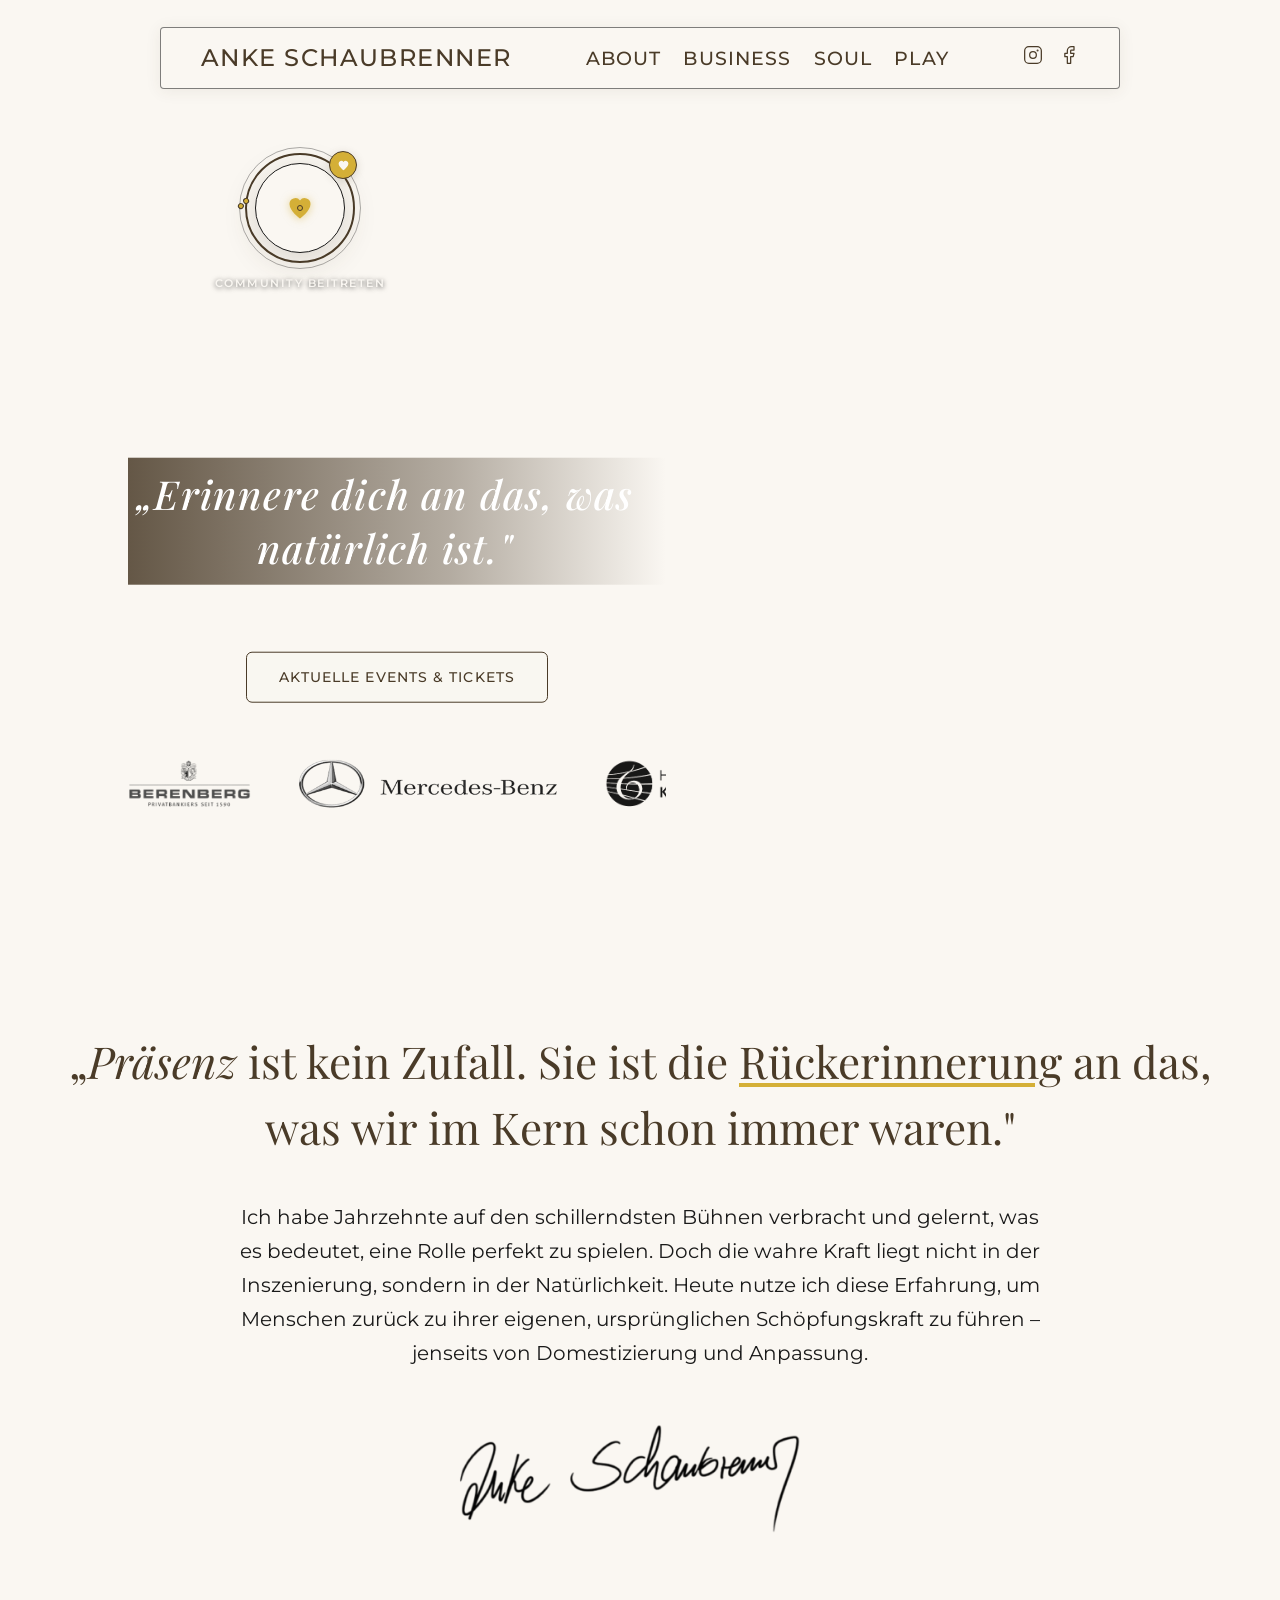
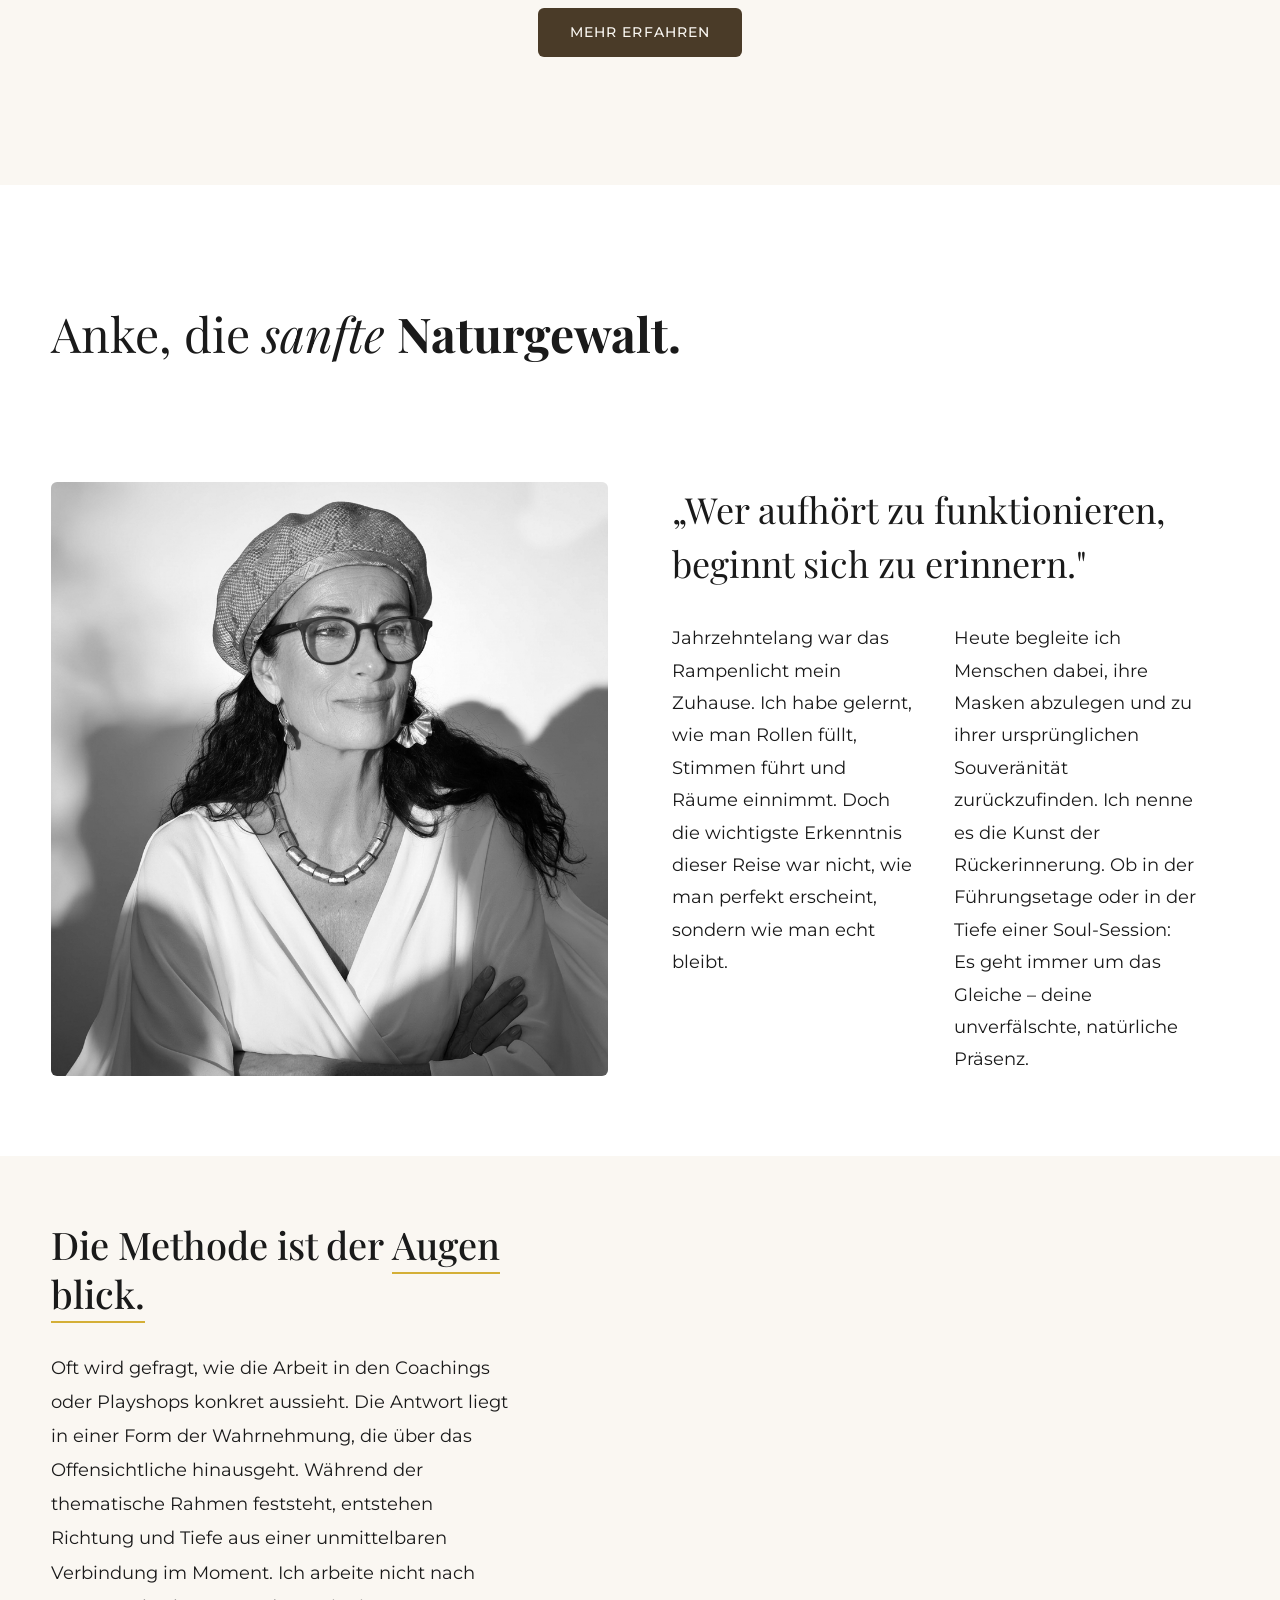
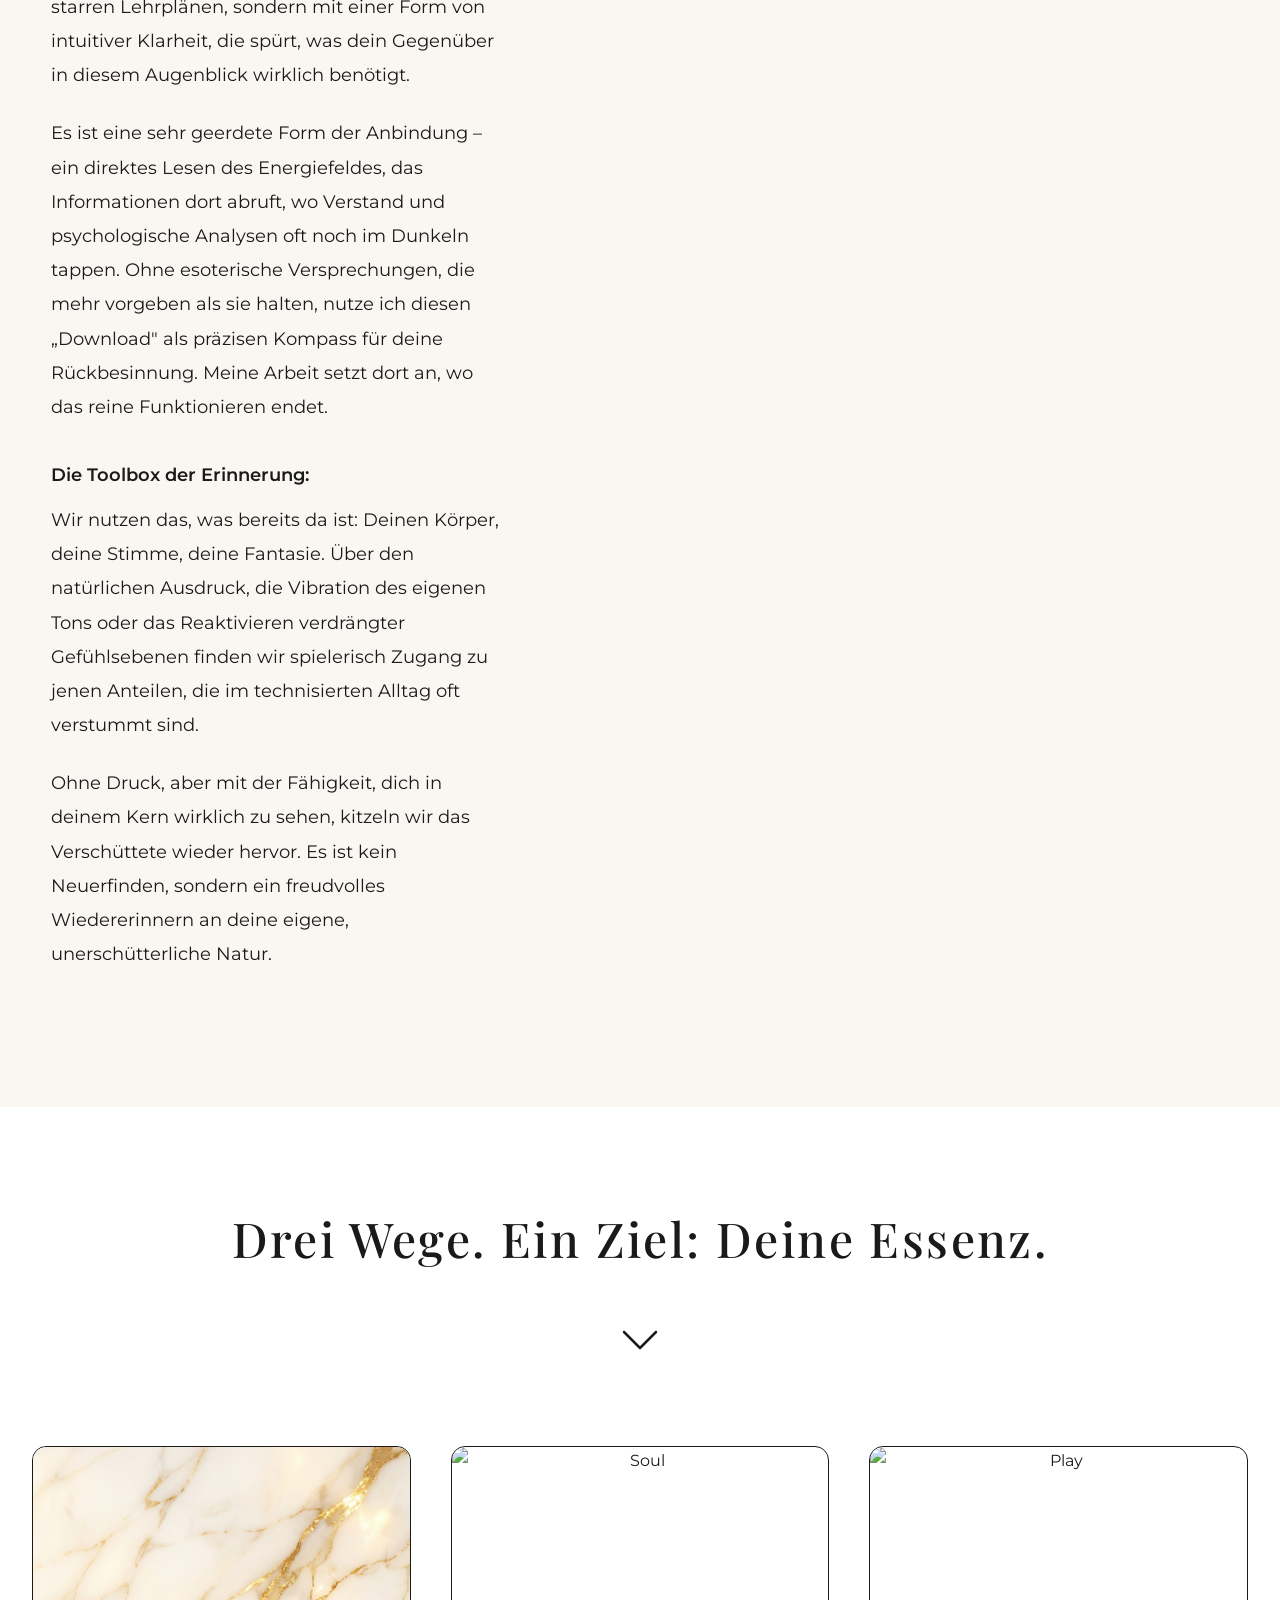
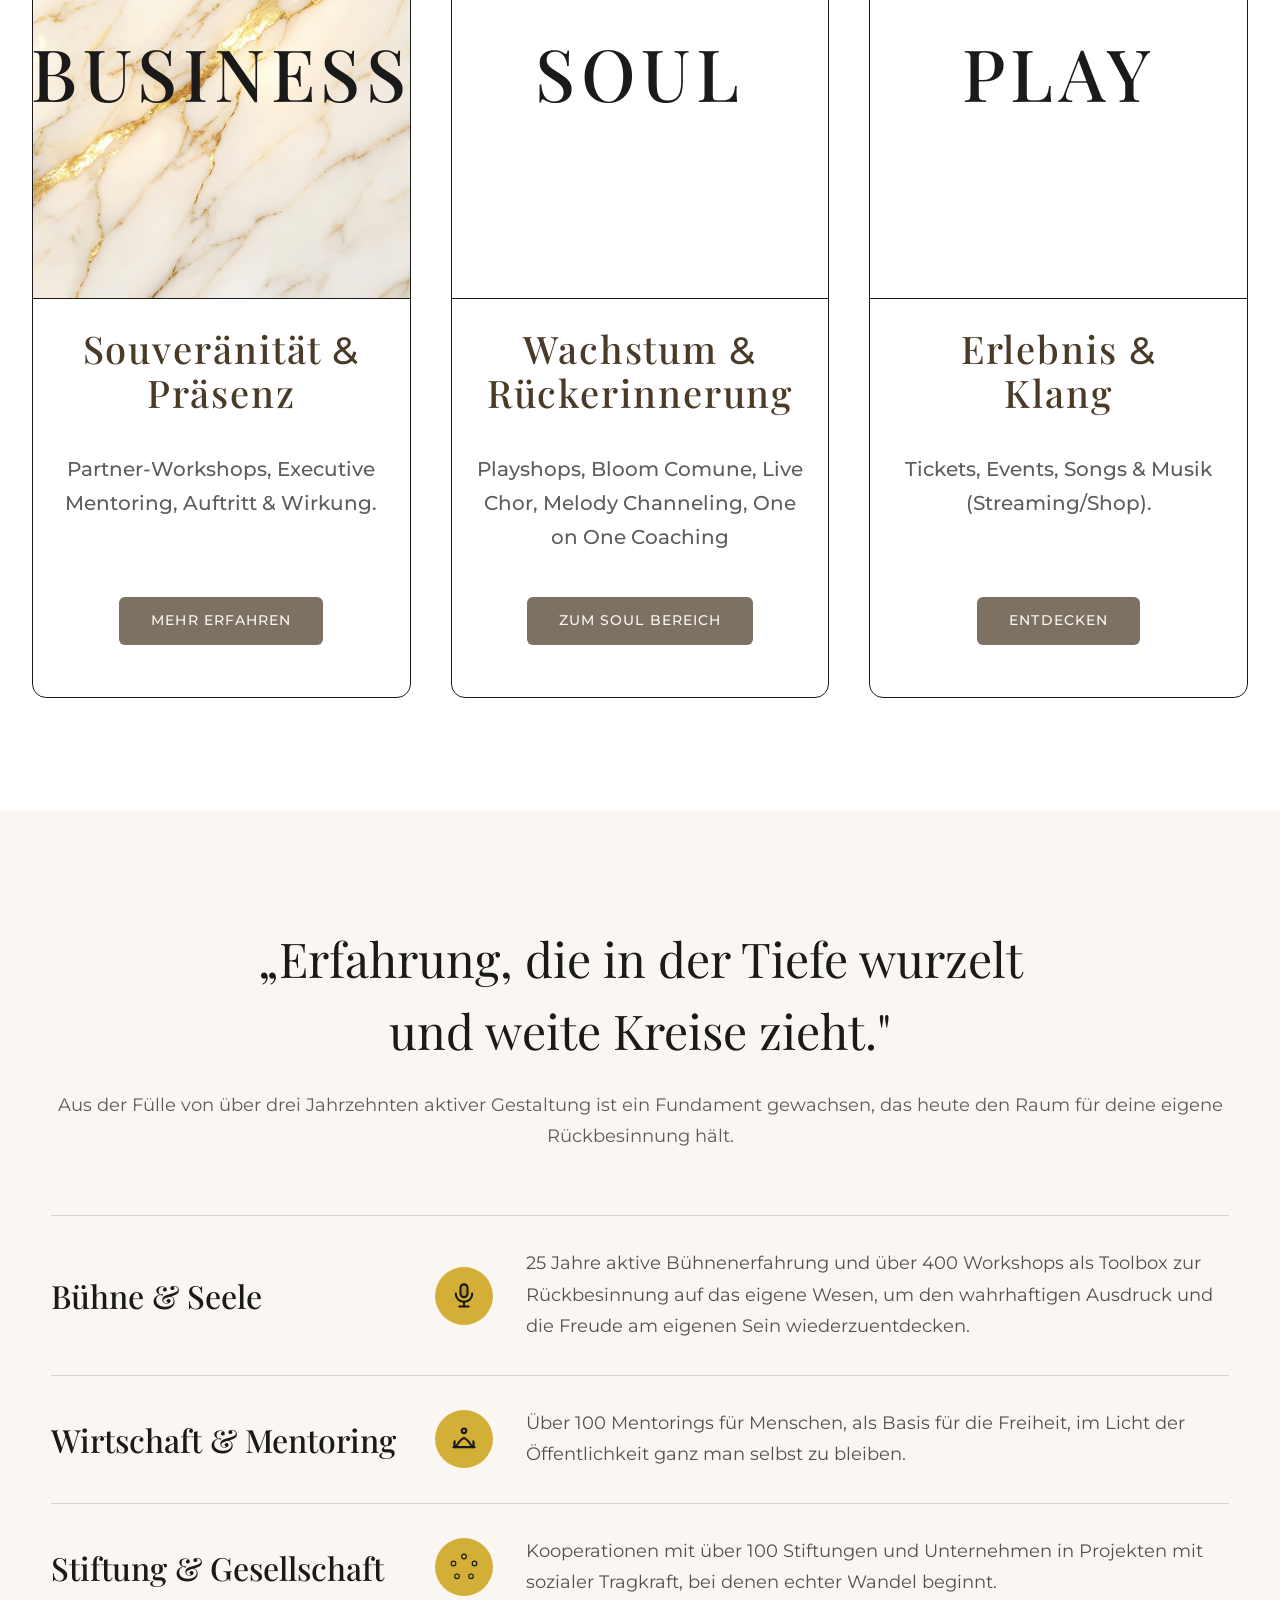
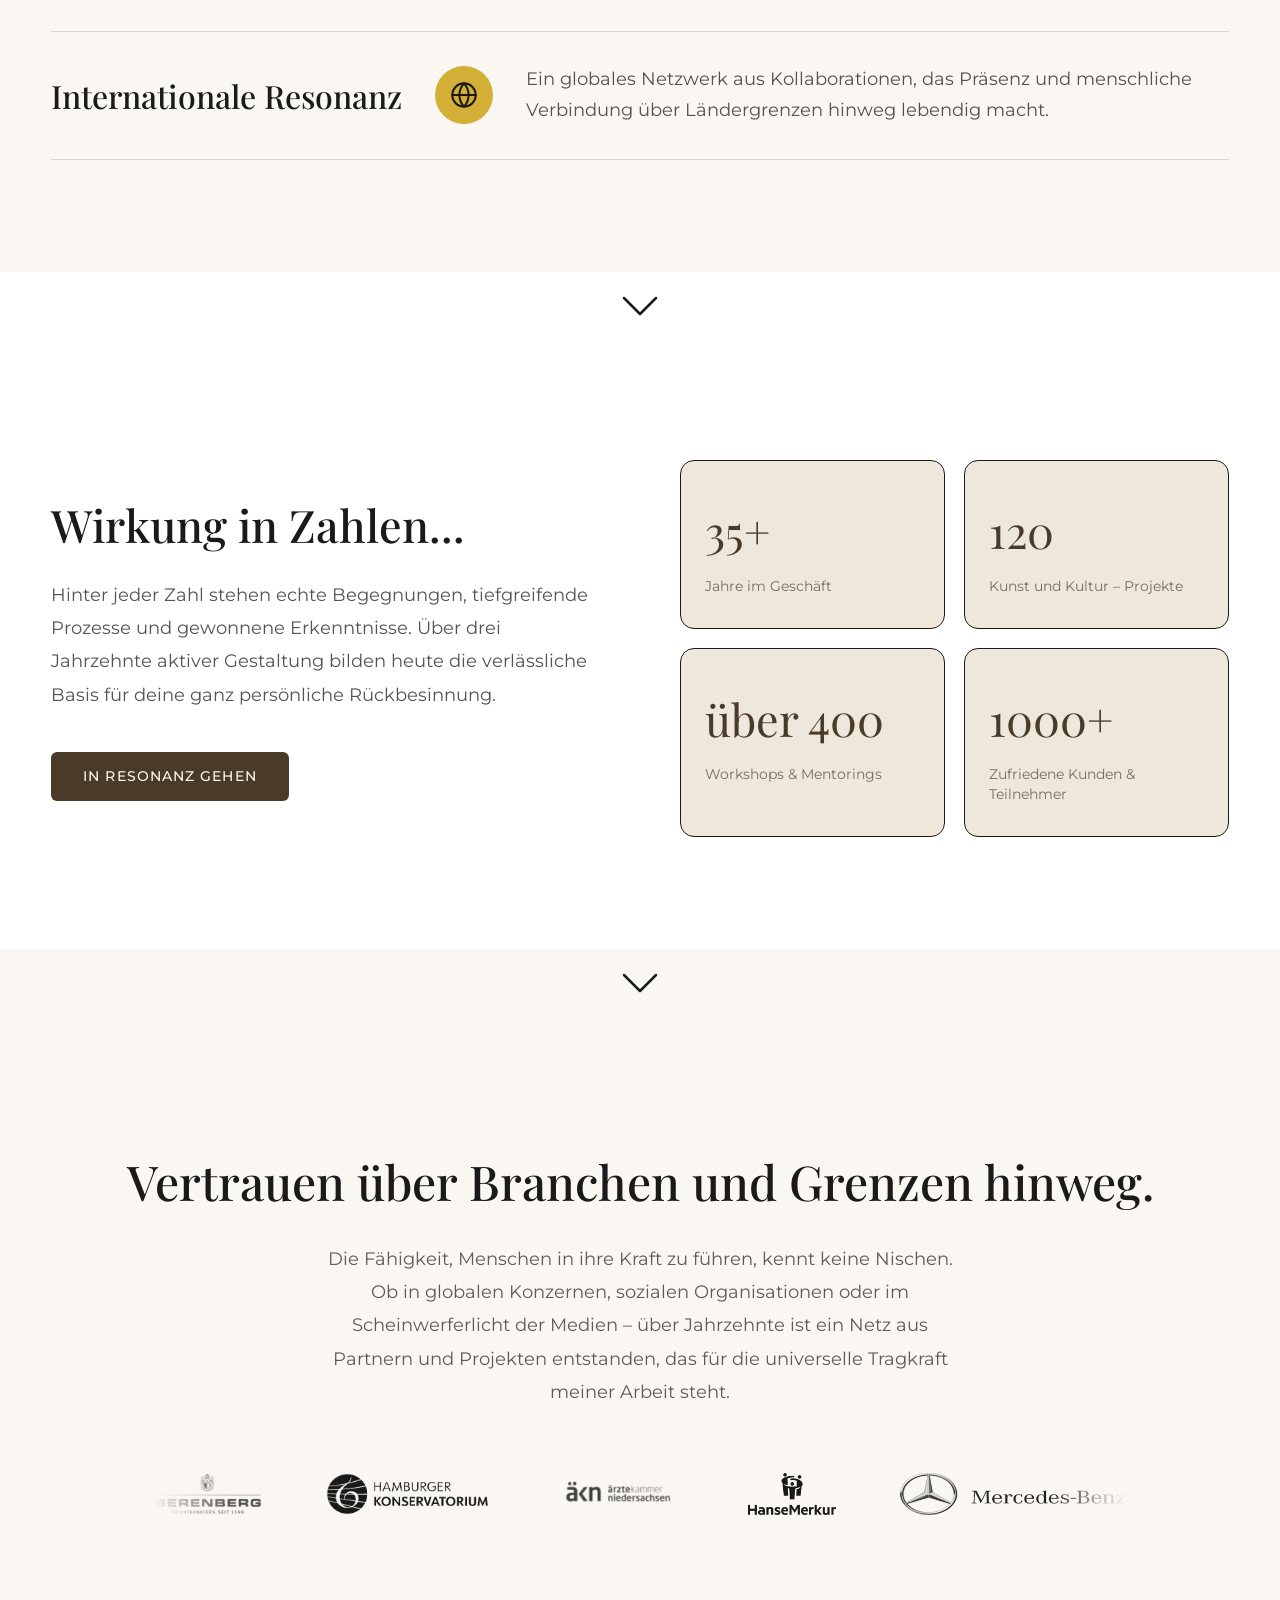
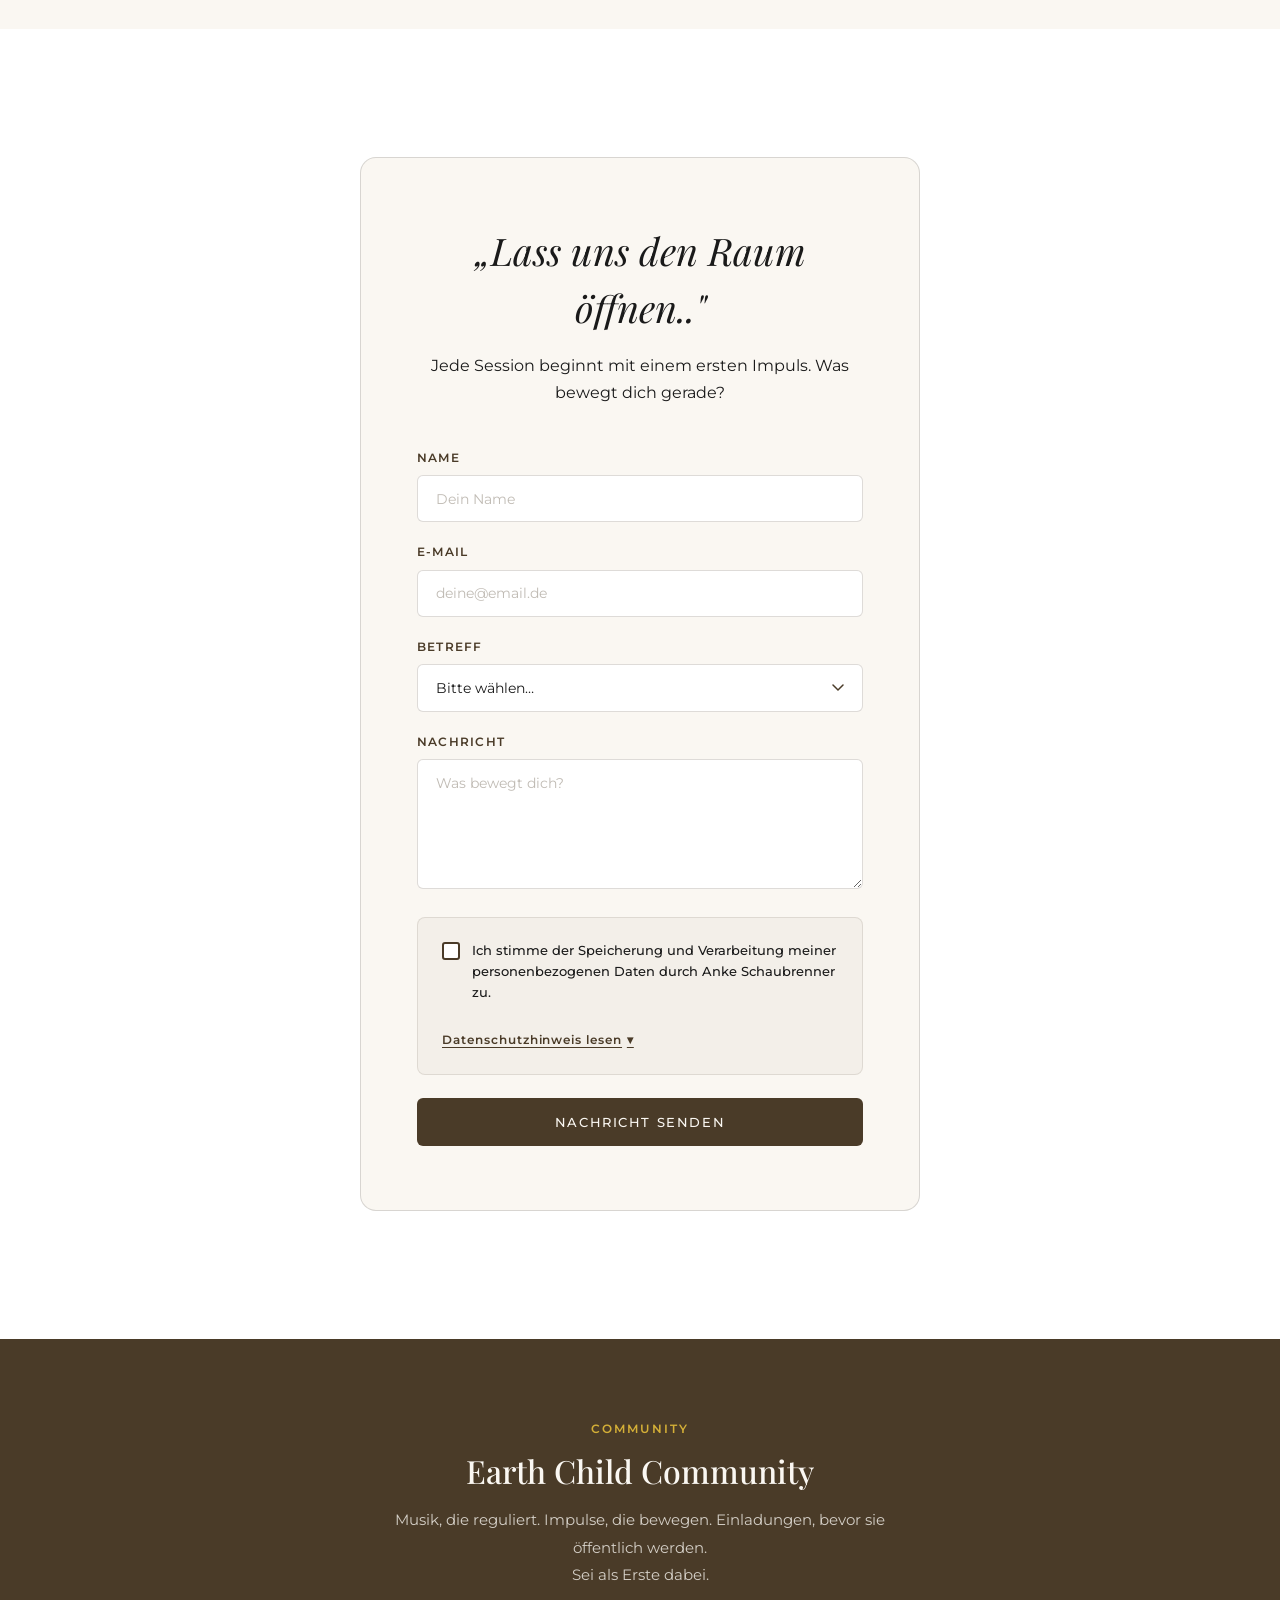
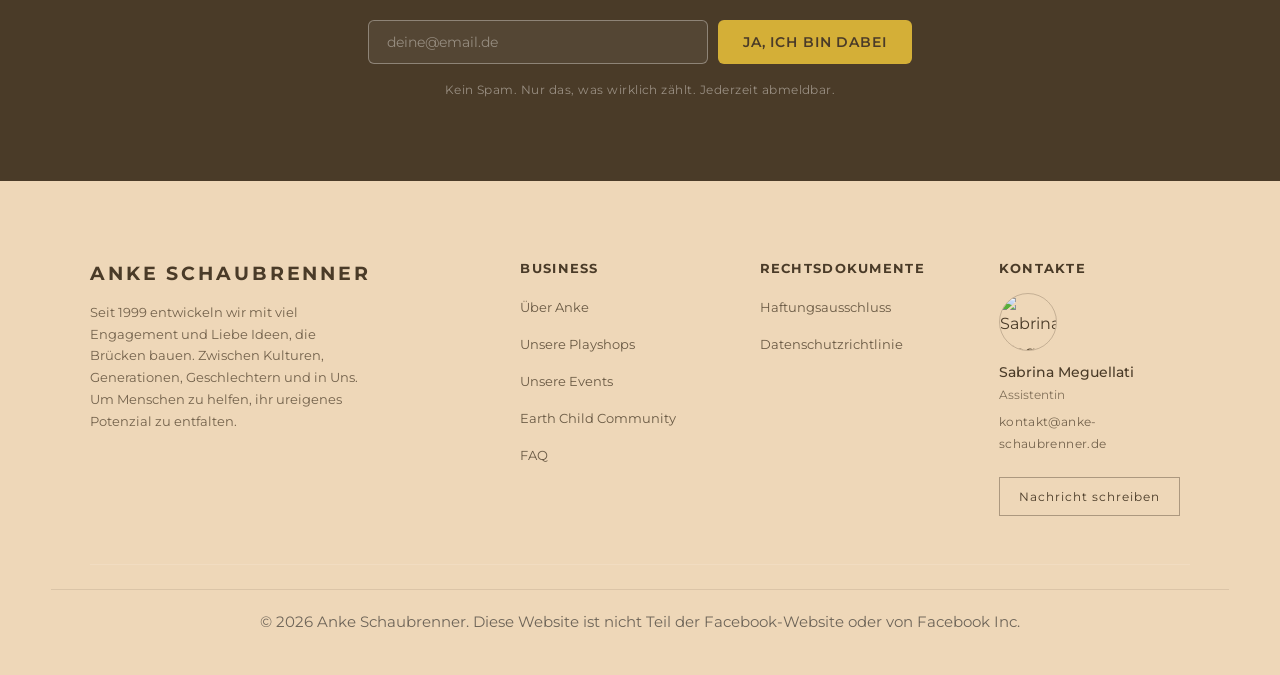
==== commit 88e14834: "Footer: show email address above contact button" ====
--- a/index.html
+++ b/index.html
@@ -529,6 +529,7 @@
         </div>
         <p class="footer-contact-name">Sabrina Meguellati</p>
         <p class="footer-contact-role">Assistentin</p>
+        <p class="footer-contact-email">kontakt@anke-schaubrenner.de</p>
         <a href="#contact" class="email-btn">Nachricht schreiben</a>
       </div>
     </div>
--- a/styles.css
+++ b/styles.css
@@ -1191,7 +1191,8 @@
 }
 
 .cf-field input,
-.cf-field textarea {
+.cf-field textarea,
+.cf-field select {
   width: 100%;
   padding: 0.85rem 1.1rem;
   font-family: var(--font-body);
@@ -1211,14 +1212,25 @@
 }
 
 .cf-field input:focus,
-.cf-field textarea:focus {
+.cf-field textarea:focus,
+.cf-field select:focus {
   border-color: var(--brown);
   box-shadow: 0 0 0 3px rgba(74,59,40,0.07);
 }
 
 .cf-field input.cf-invalid,
-.cf-field textarea.cf-invalid {
+.cf-field textarea.cf-invalid,
+.cf-field select.cf-invalid {
   border-color: #c0392b;
+}
+
+.cf-field select {
+  appearance: none;
+  background-image: url("data:image/svg+xml,%3Csvg xmlns='http://www.w3.org/2000/svg' width='12' height='8' viewBox='0 0 12 8'%3E%3Cpath d='M1 1l5 5 5-5' stroke='%234A3B28' stroke-width='1.5' fill='none' stroke-linecap='round'/%3E%3C/svg%3E");
+  background-repeat: no-repeat;
+  background-position: right 1.1rem center;
+  padding-right: 2.5rem;
+  cursor: pointer;
 }
 
 .cf-field textarea {
@@ -1694,7 +1706,16 @@
   font-size: 0.75rem;
   color: var(--brown);
   opacity: 0.65;
-  margin: 0;
+  margin: 0 0 6px;
+}
+
+.footer-contact-email {
+  font-size: 0.78rem;
+  color: var(--brown);
+  opacity: 0.75;
+  margin: 0 0 10px;
+  font-family: 'Montserrat', sans-serif;
+  letter-spacing: 0.03em;
 }
 
 .footer-contact a.email-btn {
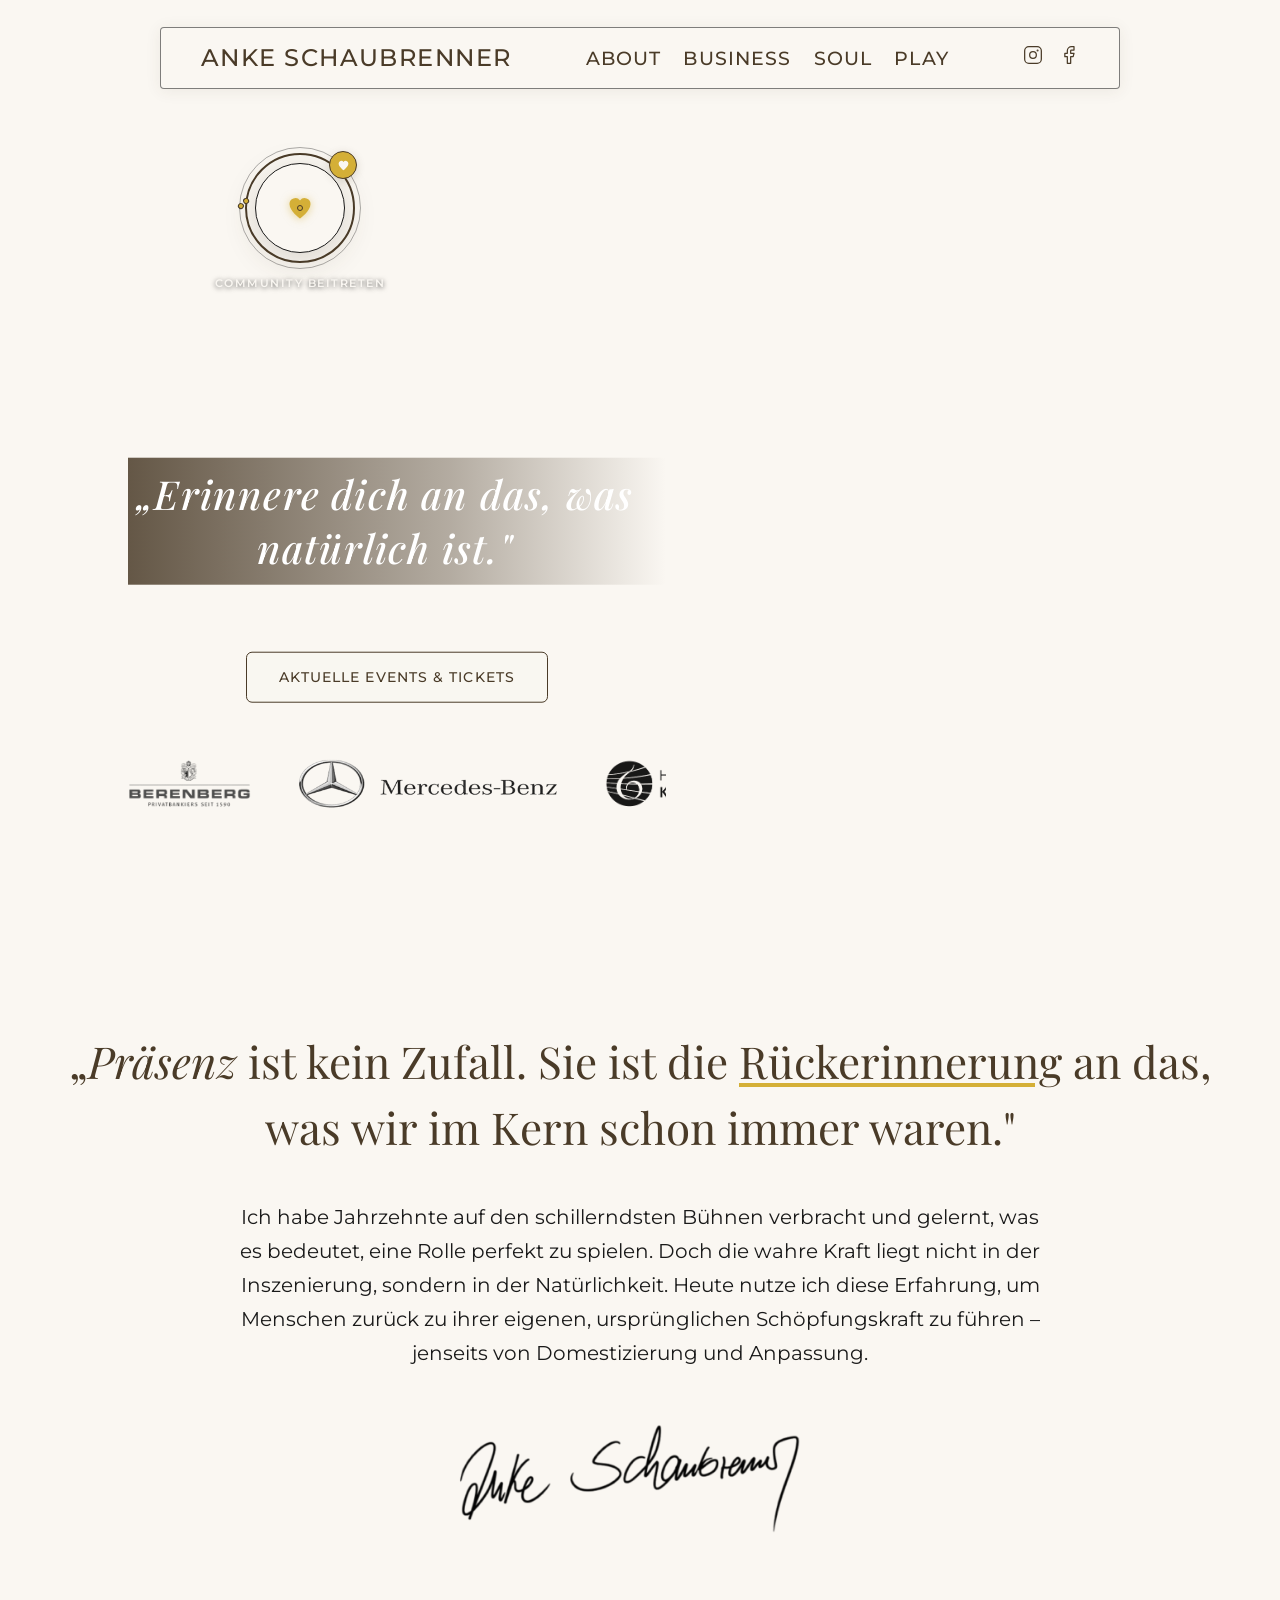
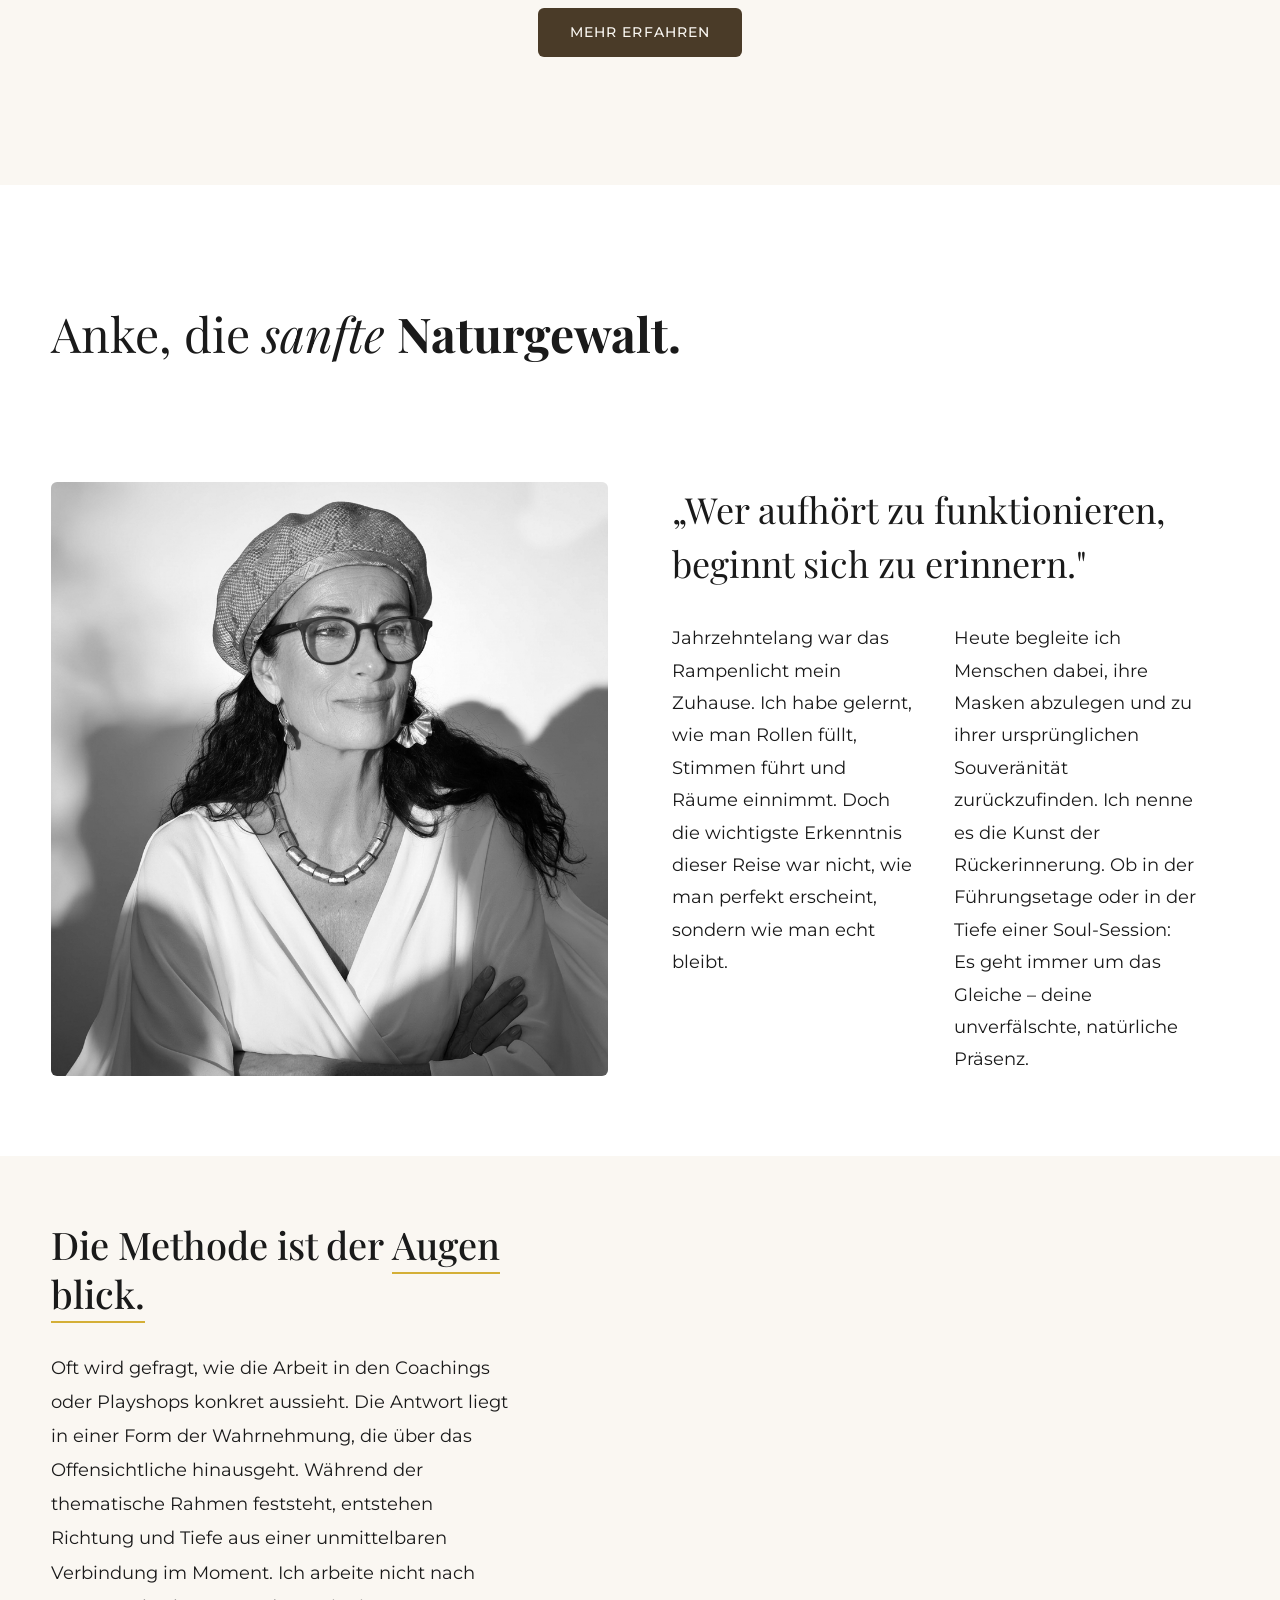
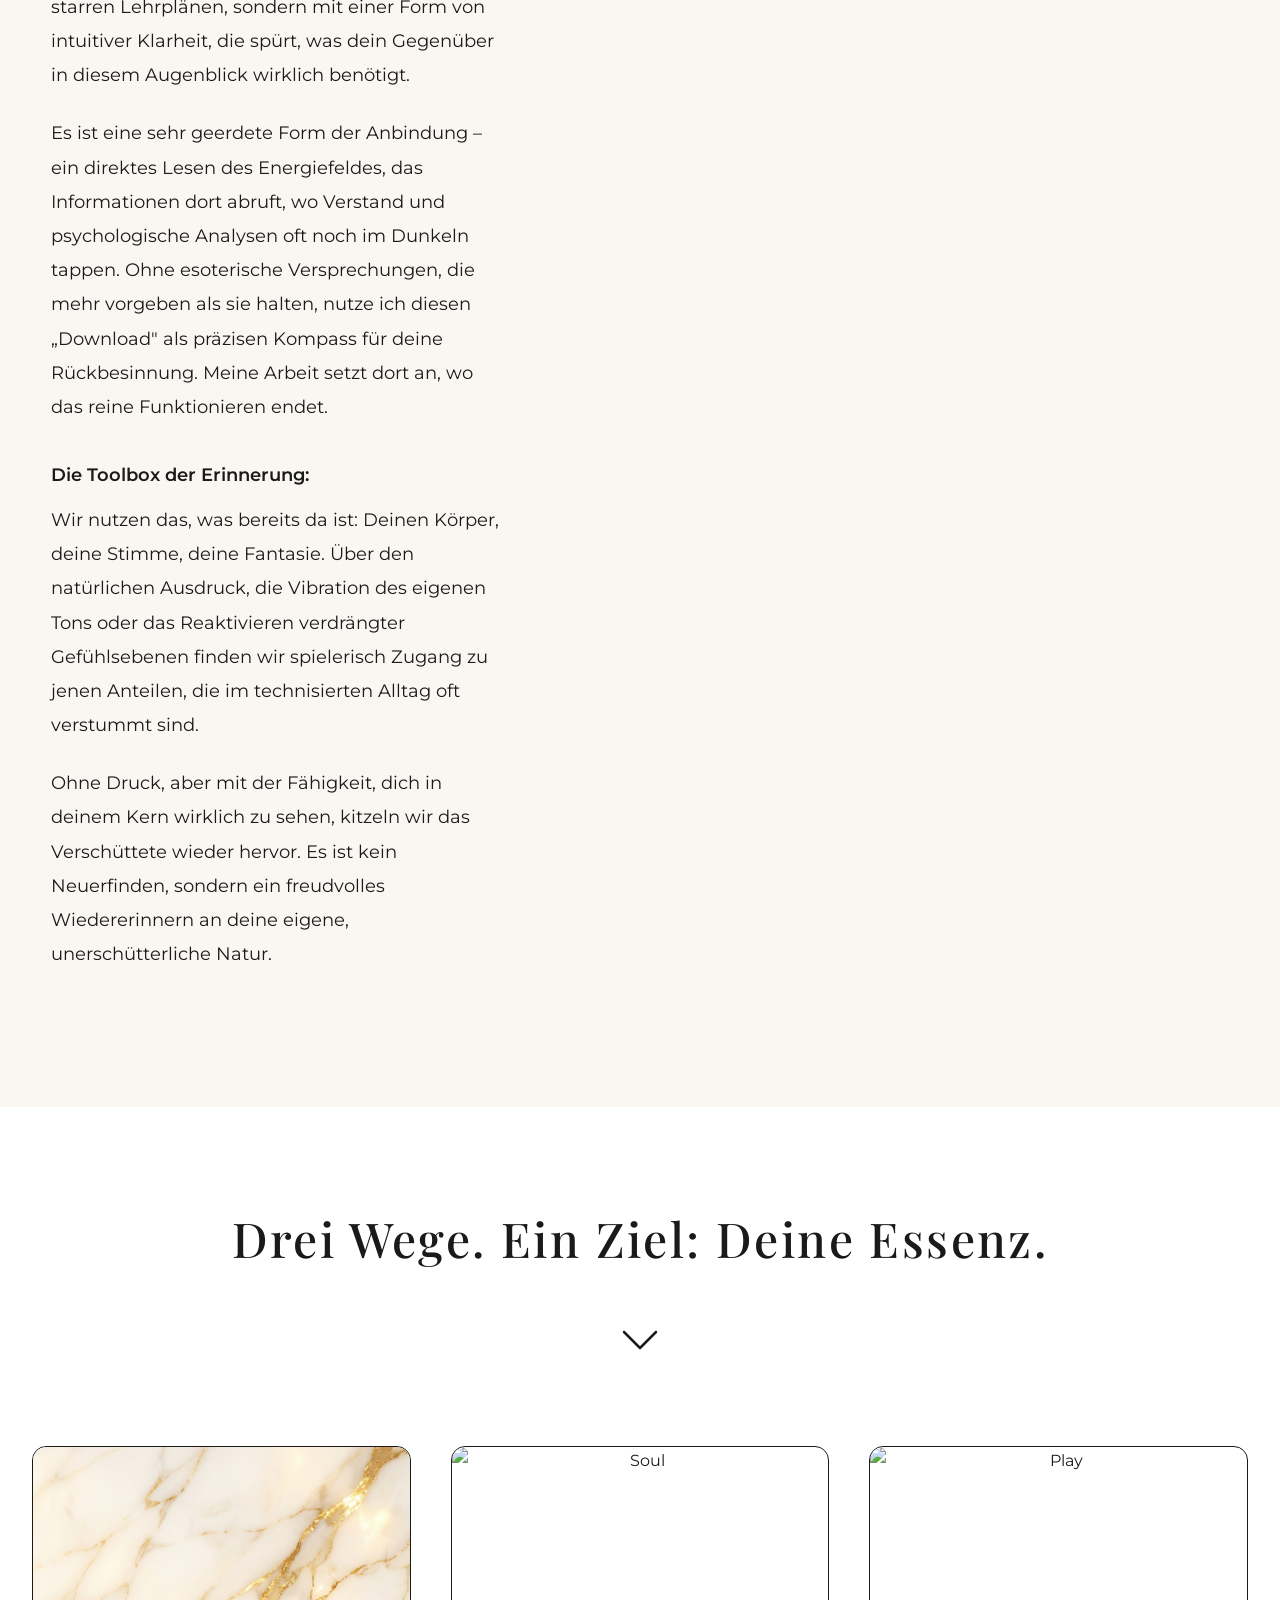
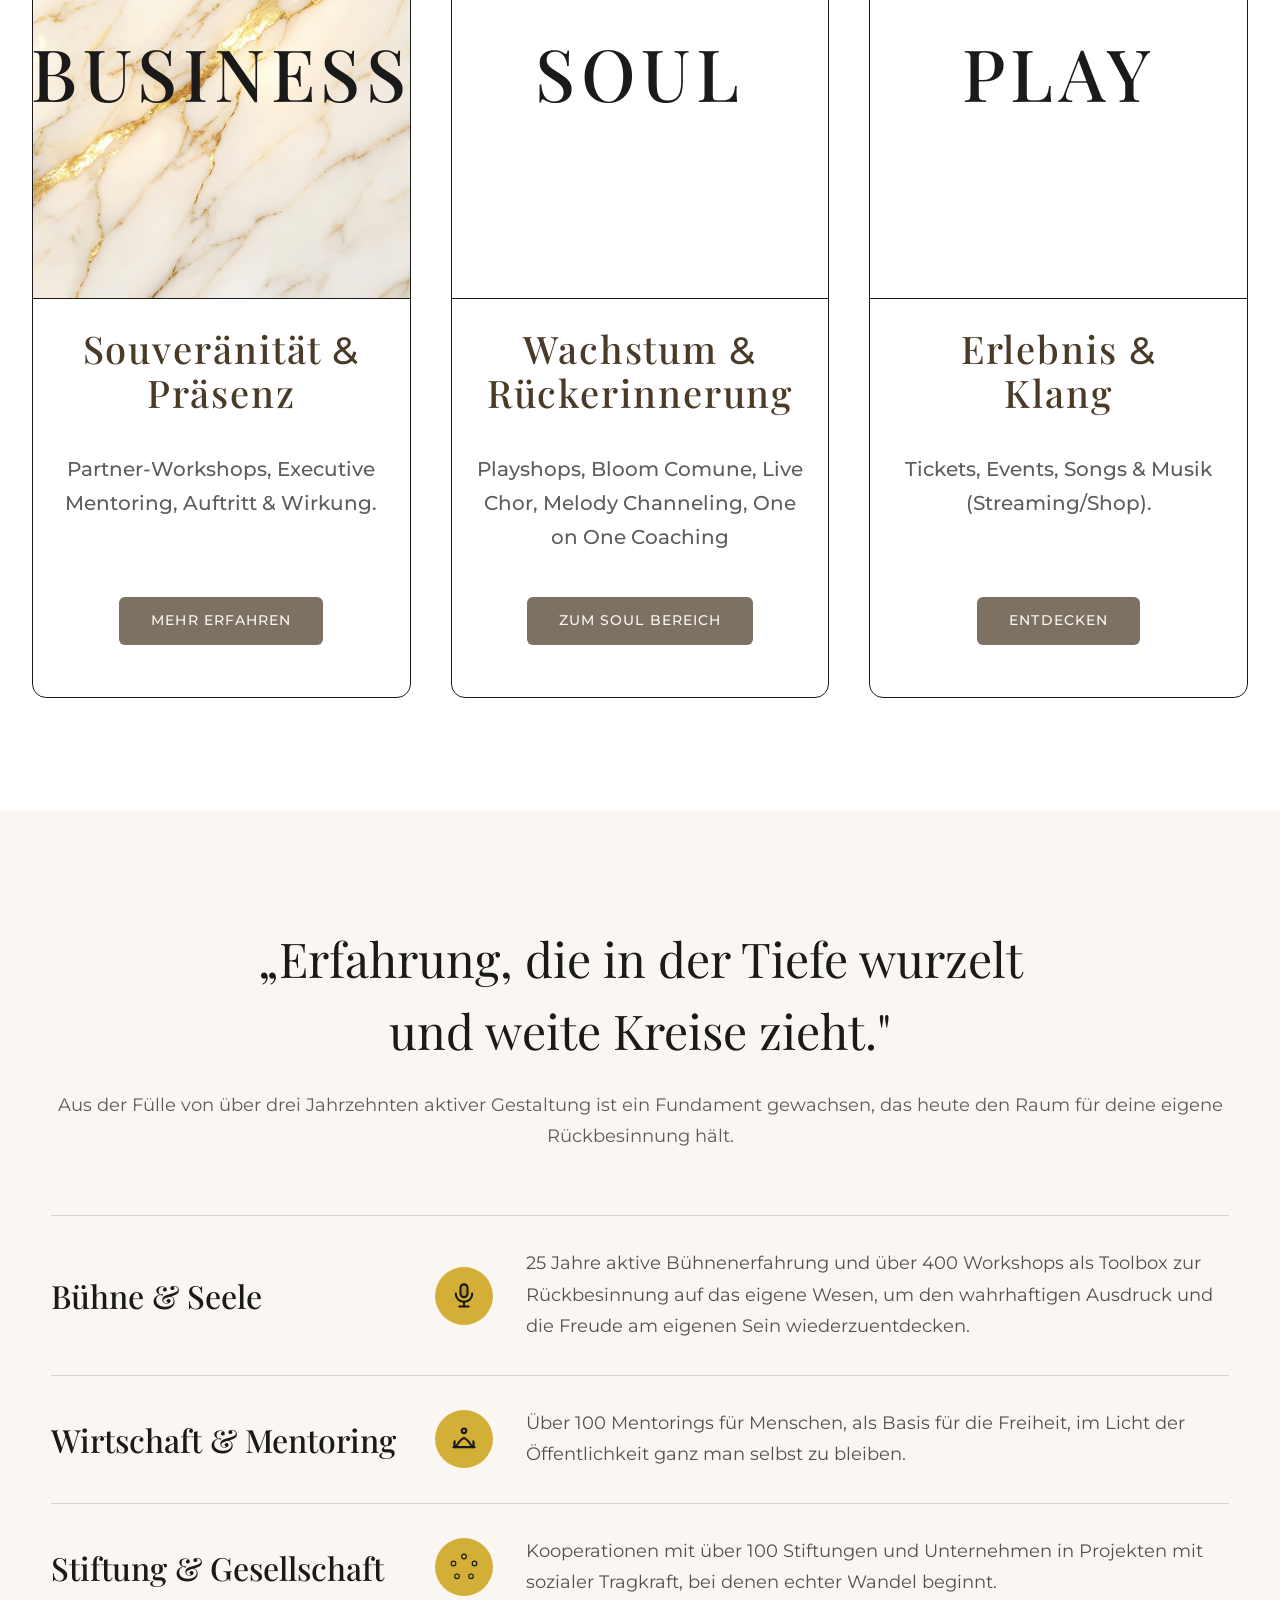
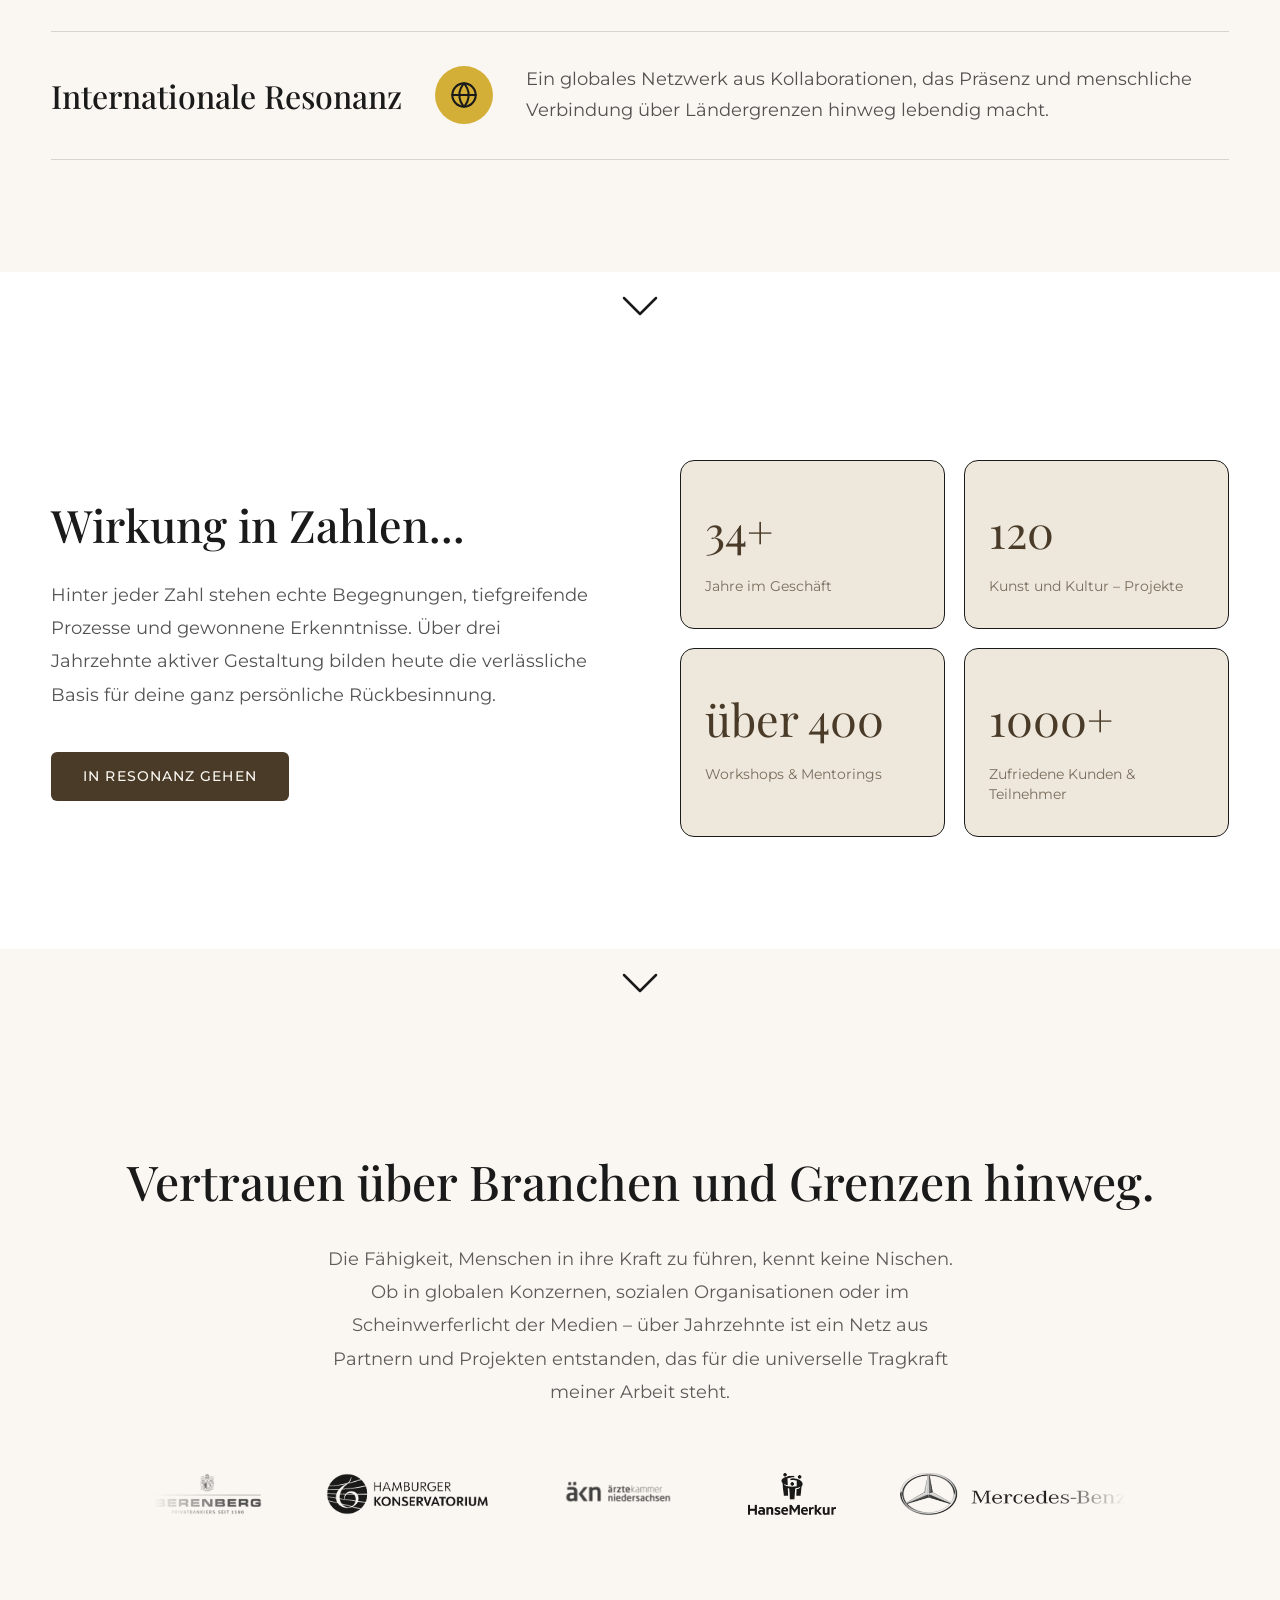
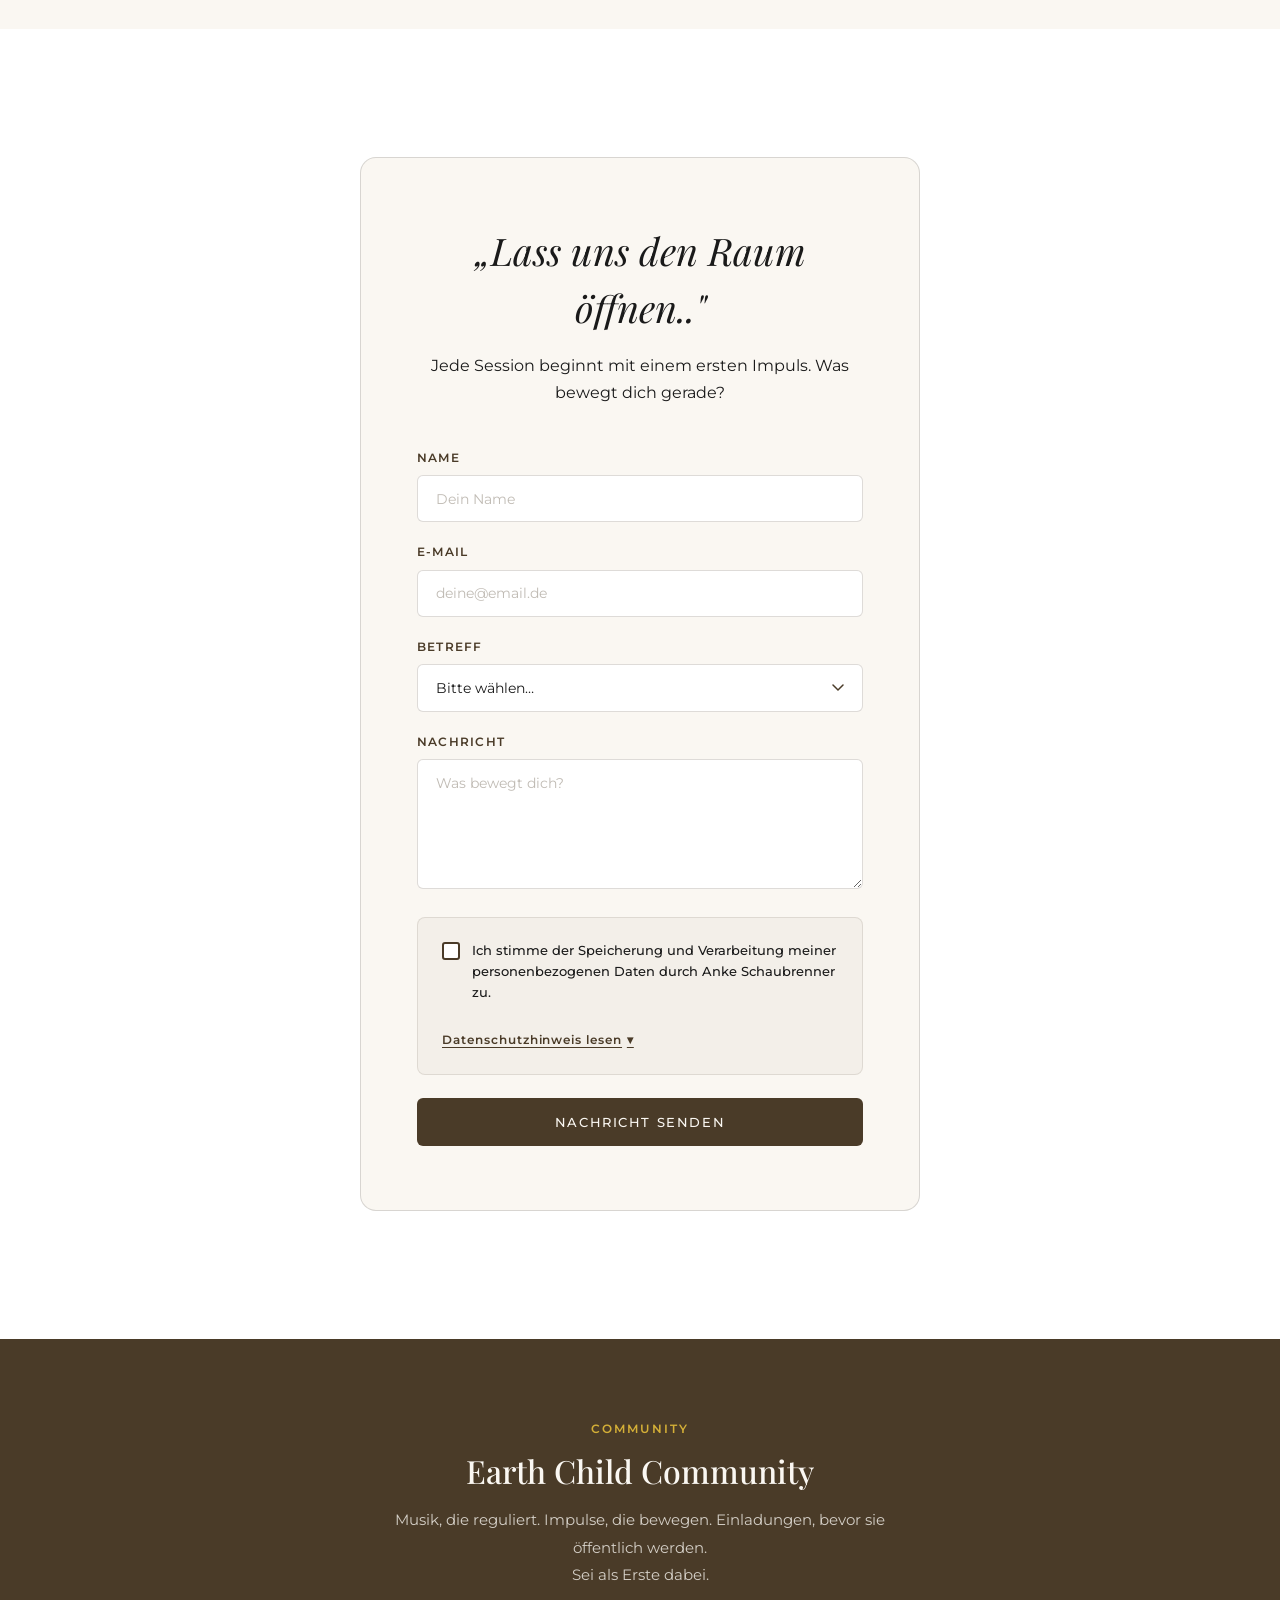
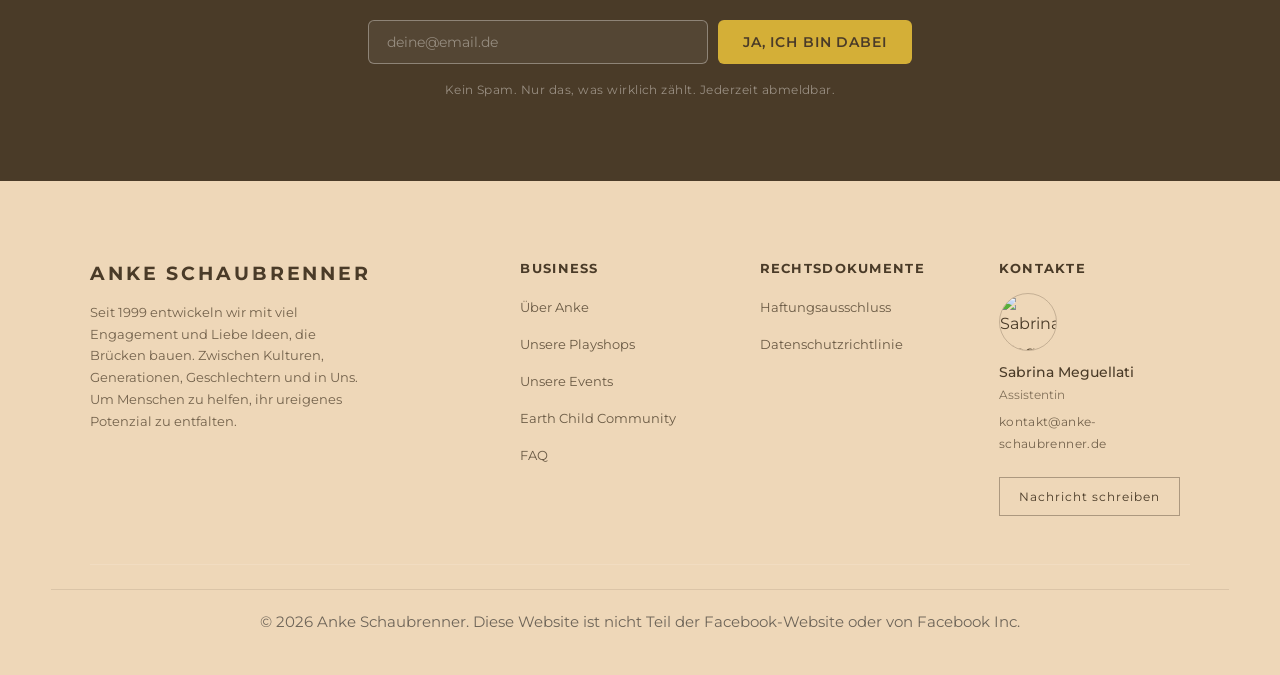
==== commit 1a4d7103: "hcnl: close card and launch fireworks immediately on submit, before fetch" ====
--- a/index.html
+++ b/index.html
@@ -975,23 +975,22 @@
         var btn = form.querySelector('.hcnl-submit');
         btn.disabled = true; btn.textContent = '…';
 
+        // Karte SOFORT weg — noch vor dem Fetch
+        widget.classList.remove('hcnl--open');
+        widget.classList.add('hcnl--success');
+        launchFireworks();
+
         try {
           var honeypot = document.getElementById('hcnl-website');
-          var res = await fetch(API_URL, {
+          await fetch(API_URL, {
             method: 'POST',
             headers: { 'Content-Type': 'application/json' },
             body: JSON.stringify({ email: email, website: honeypot ? honeypot.value : '' })
           });
-          if (res.ok) {
-            // Karte sofort ausblenden damit Feuerwerk sichtbar ist
-            card.style.transition = 'opacity 0.25s ease, transform 0.25s ease';
-            card.style.opacity = '0';
-            card.style.transform = 'scale(0.85)';
-            setTimeout(function() { card.style.display = 'none'; }, 260);
-            launchFireworks();
-            setTimeout(function() { window.location.href = 'check-email.html'; }, 2200);
-          } else { btn.disabled = false; btn.textContent = 'Dabei sein'; }
-        } catch(err) { btn.disabled = false; btn.textContent = 'Dabei sein'; }
+          setTimeout(function() { window.location.href = 'check-email.html'; }, 2200);
+        } catch(err) {
+          setTimeout(function() { window.location.href = 'check-email.html'; }, 2200);
+        }
       });
     })();
 
--- a/styles.css
+++ b/styles.css
@@ -418,7 +418,7 @@
   opacity: 0;
   pointer-events: none;
   transform: translateY(-8px) scale(0.97);
-  transition: opacity 0.35s ease, transform 0.35s ease;
+  transition: opacity 0.15s ease, transform 0.15s ease;
 }
 .hcnl--open .hcnl-card {
   opacity: 1;
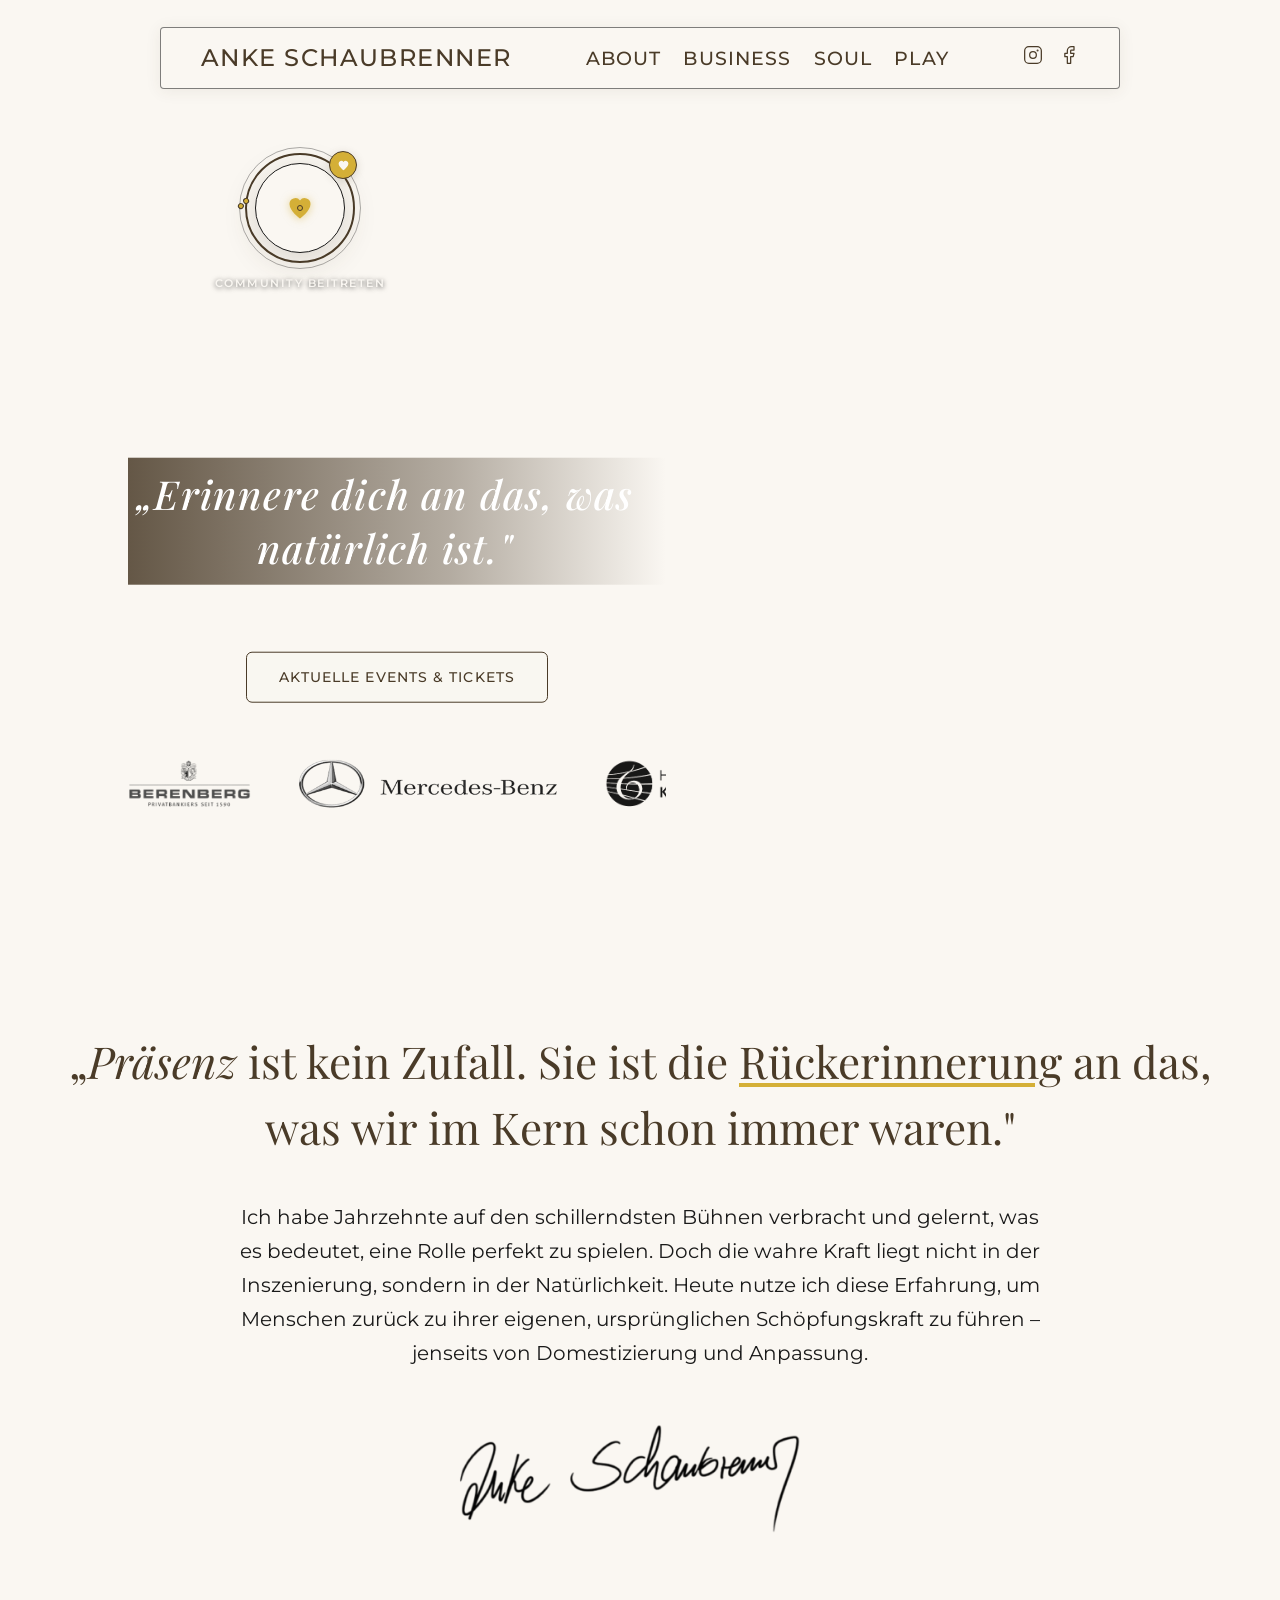
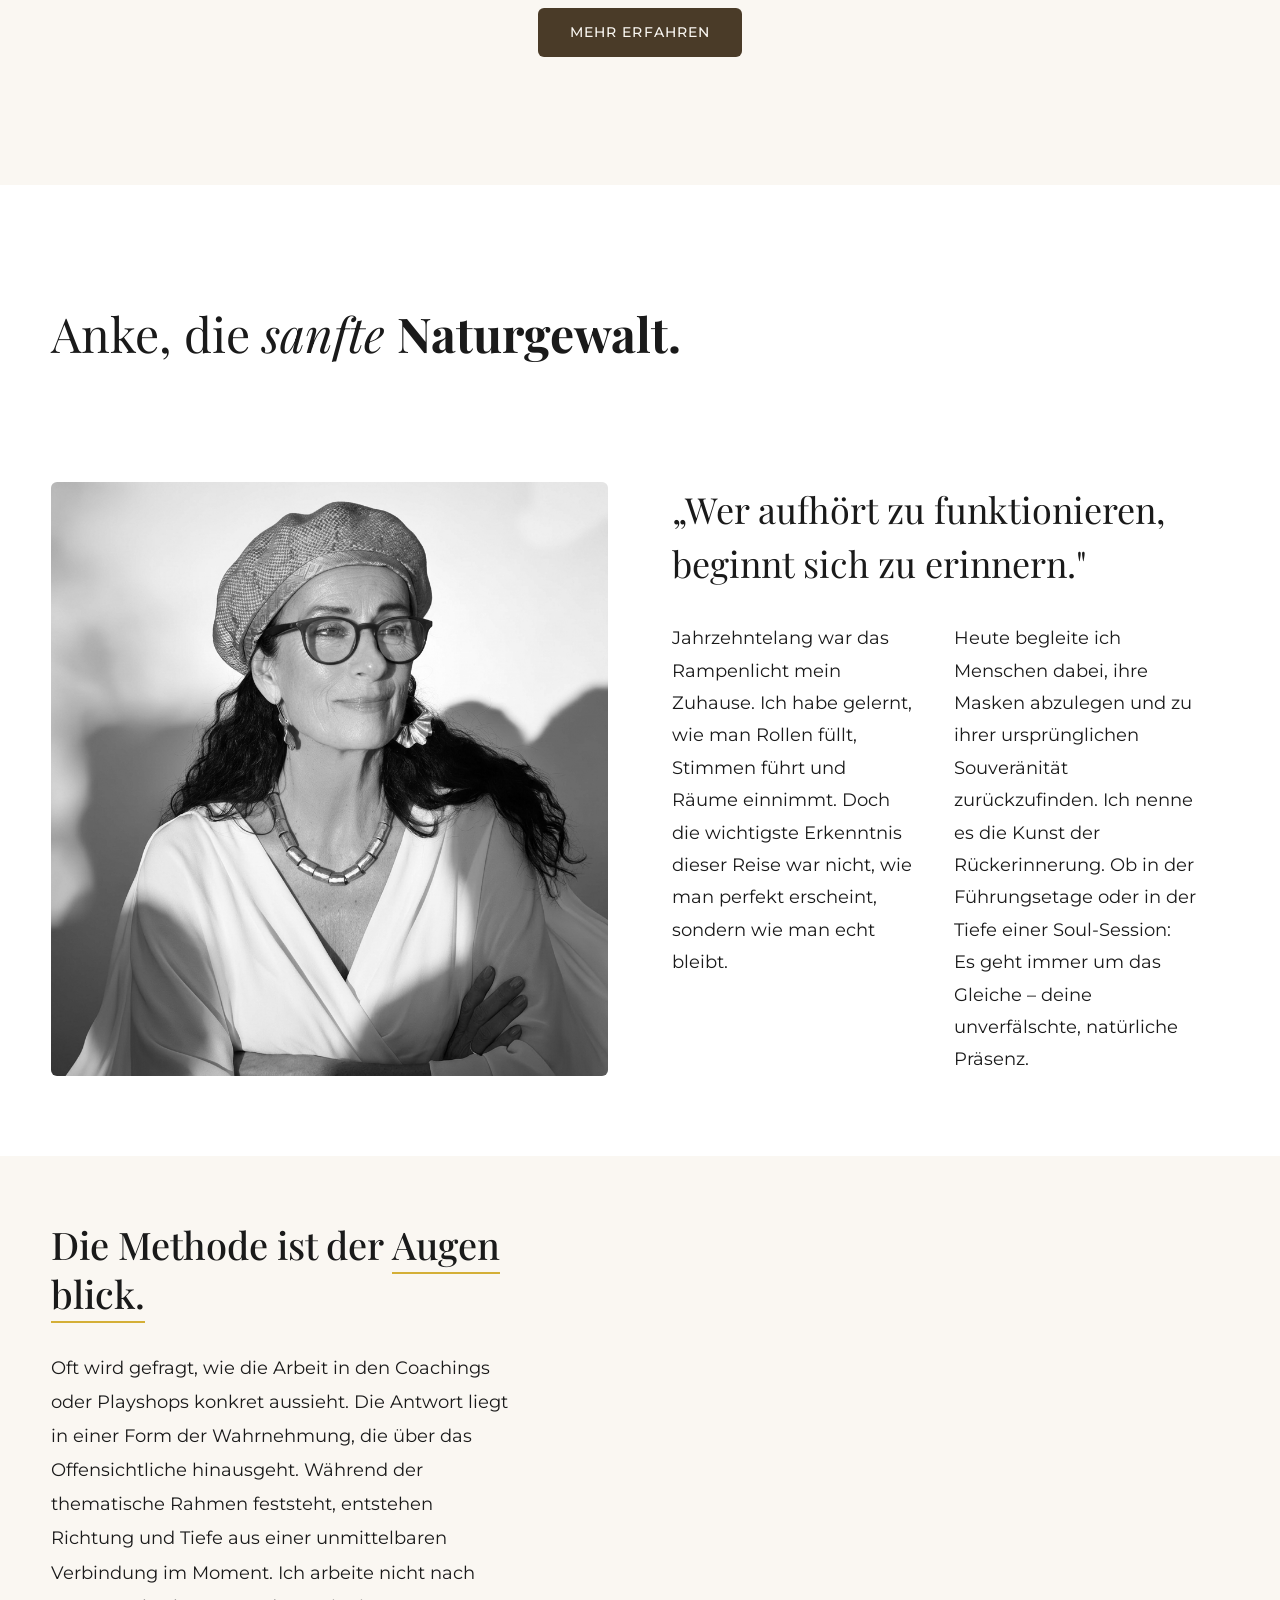
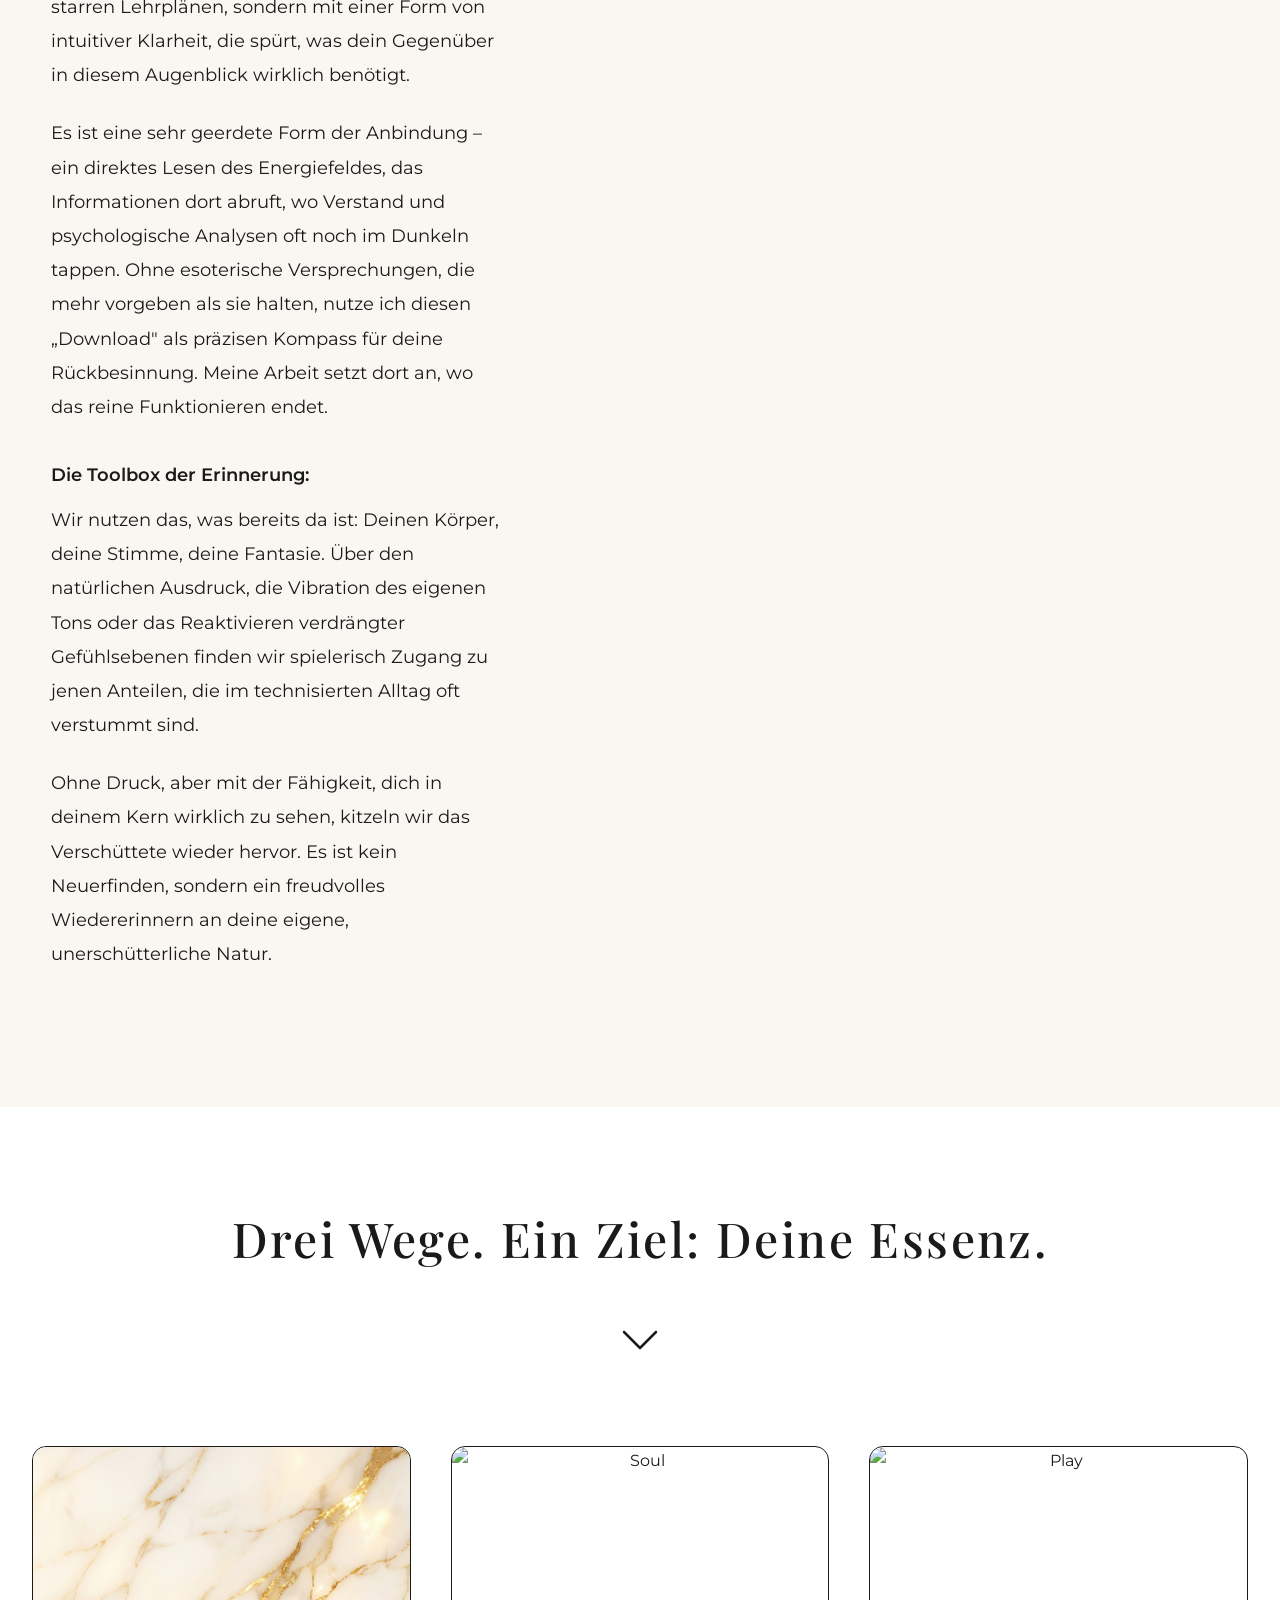
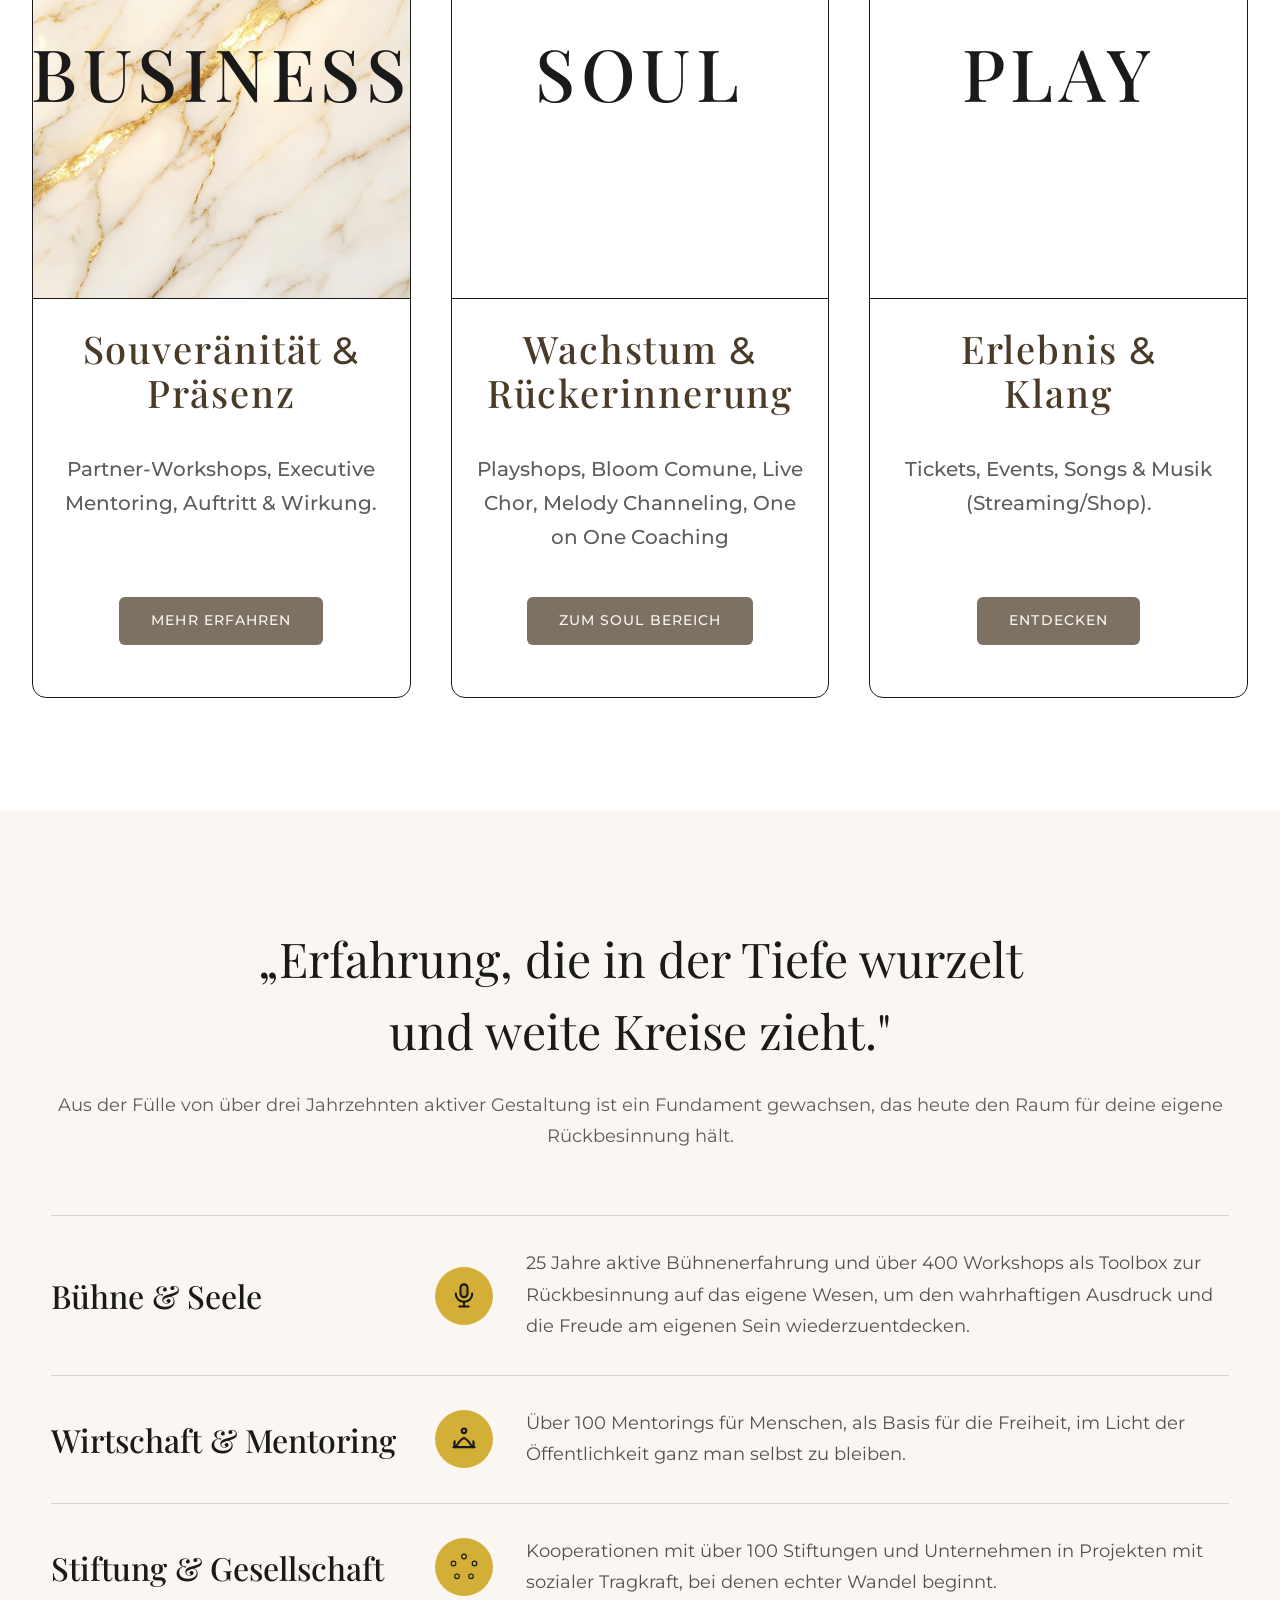
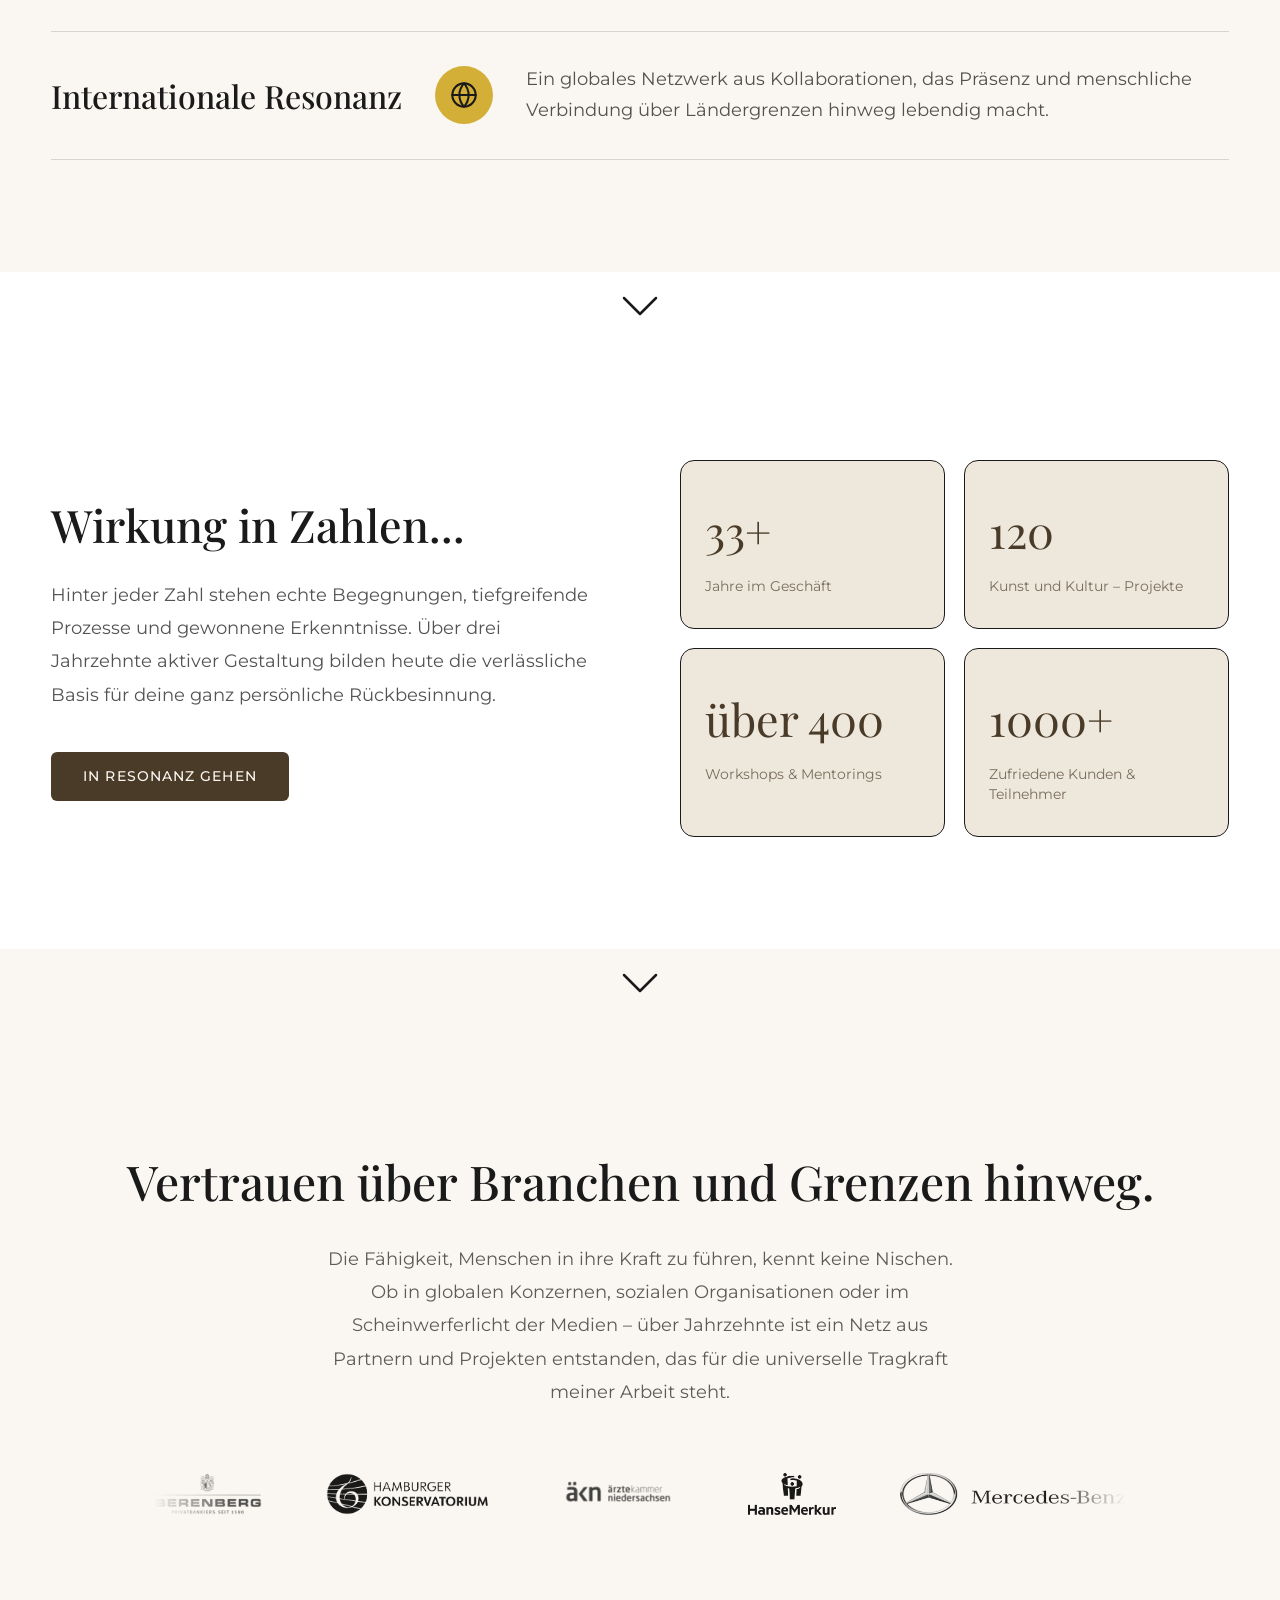
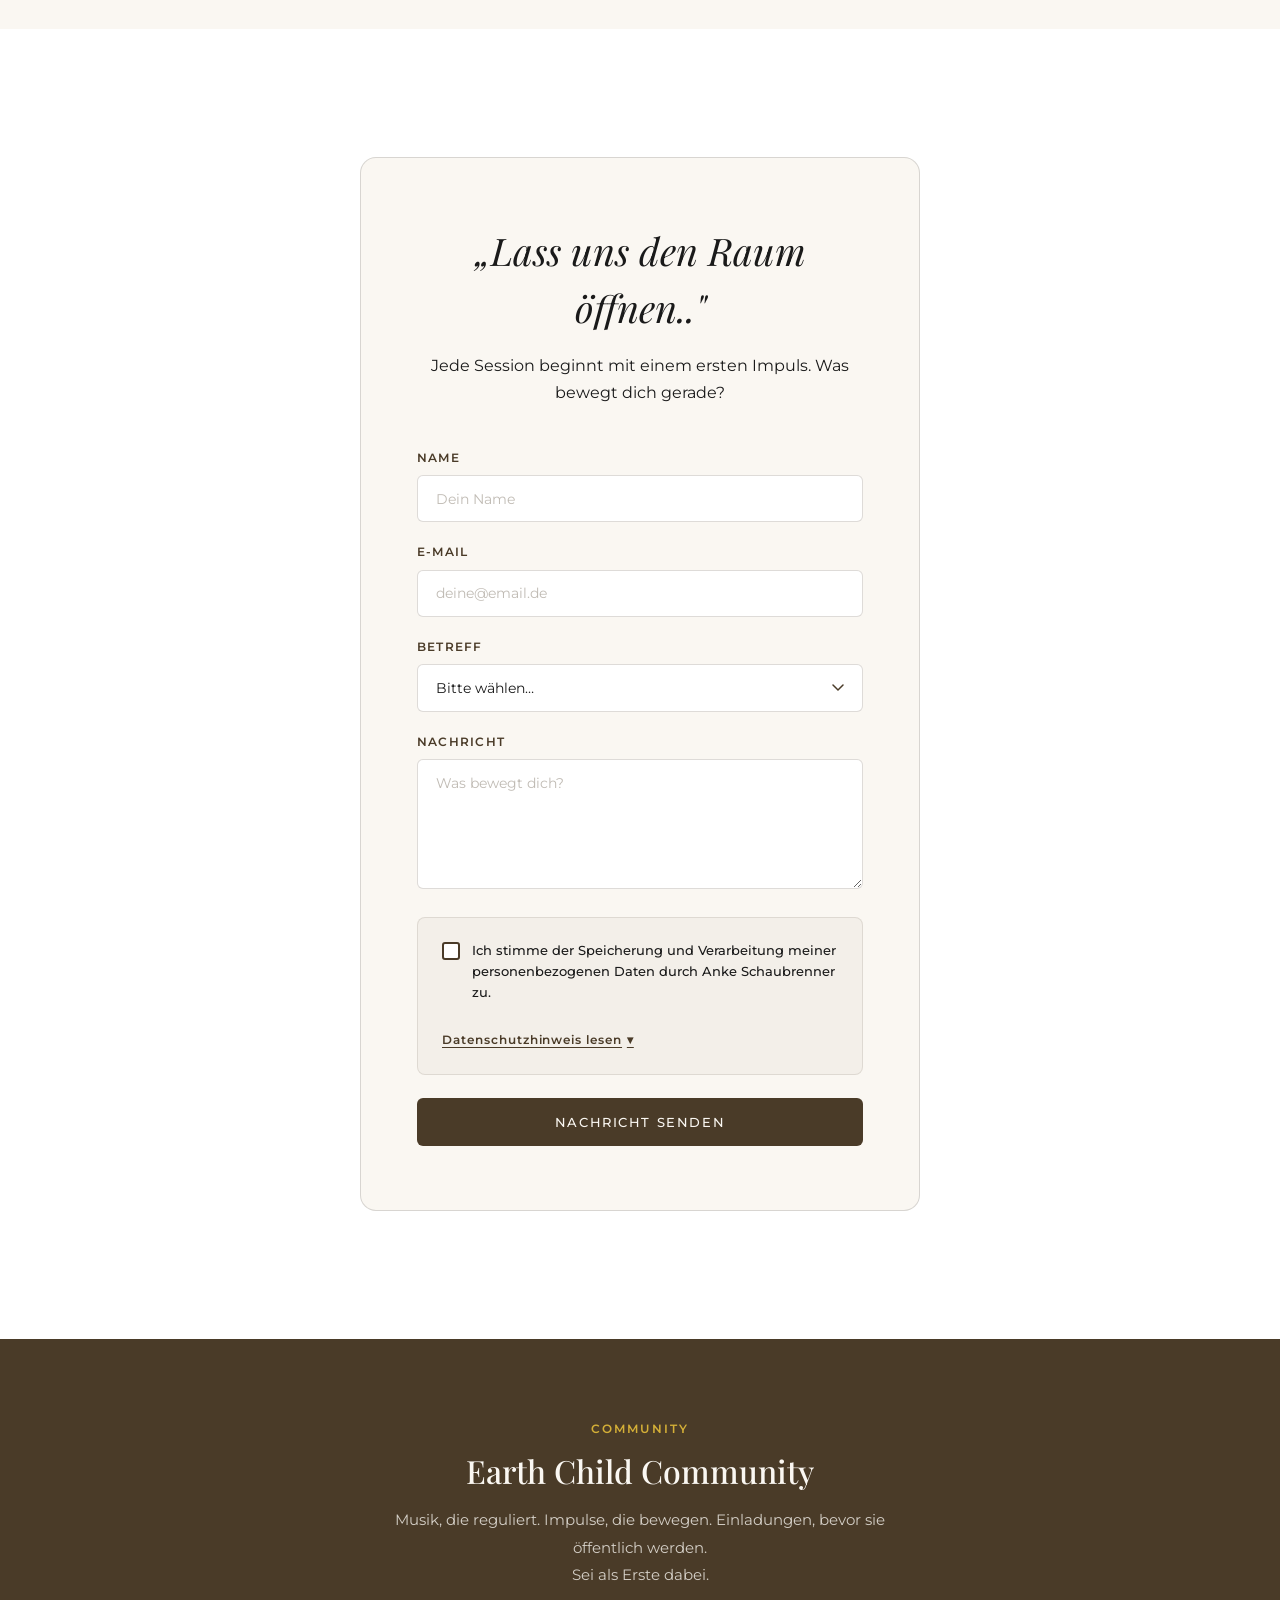
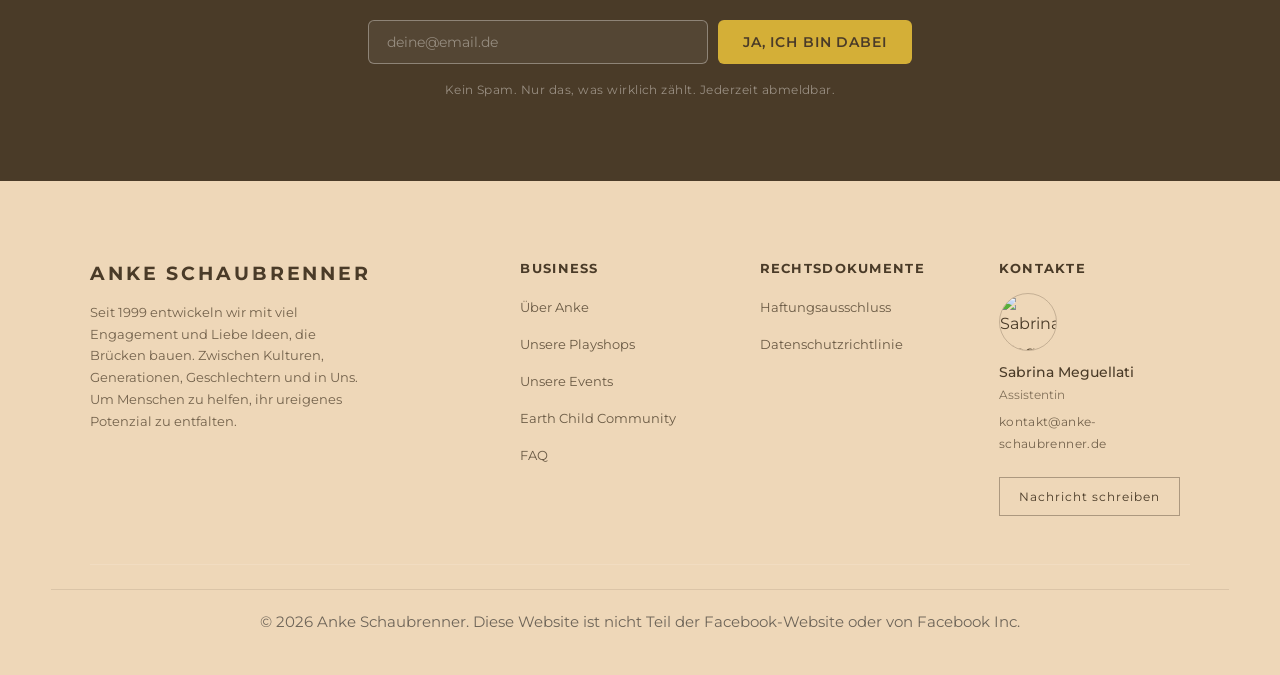
==== commit 2298ecdf: "hcnl: force display:none on card immediately on submit" ====
--- a/index.html
+++ b/index.html
@@ -975,7 +975,8 @@
         var btn = form.querySelector('.hcnl-submit');
         btn.disabled = true; btn.textContent = '…';
 
-        // Karte SOFORT weg — noch vor dem Fetch
+        // Karte SOFORT weg — hart, kein Fade
+        card.style.display = 'none';
         widget.classList.remove('hcnl--open');
         widget.classList.add('hcnl--success');
         launchFireworks();
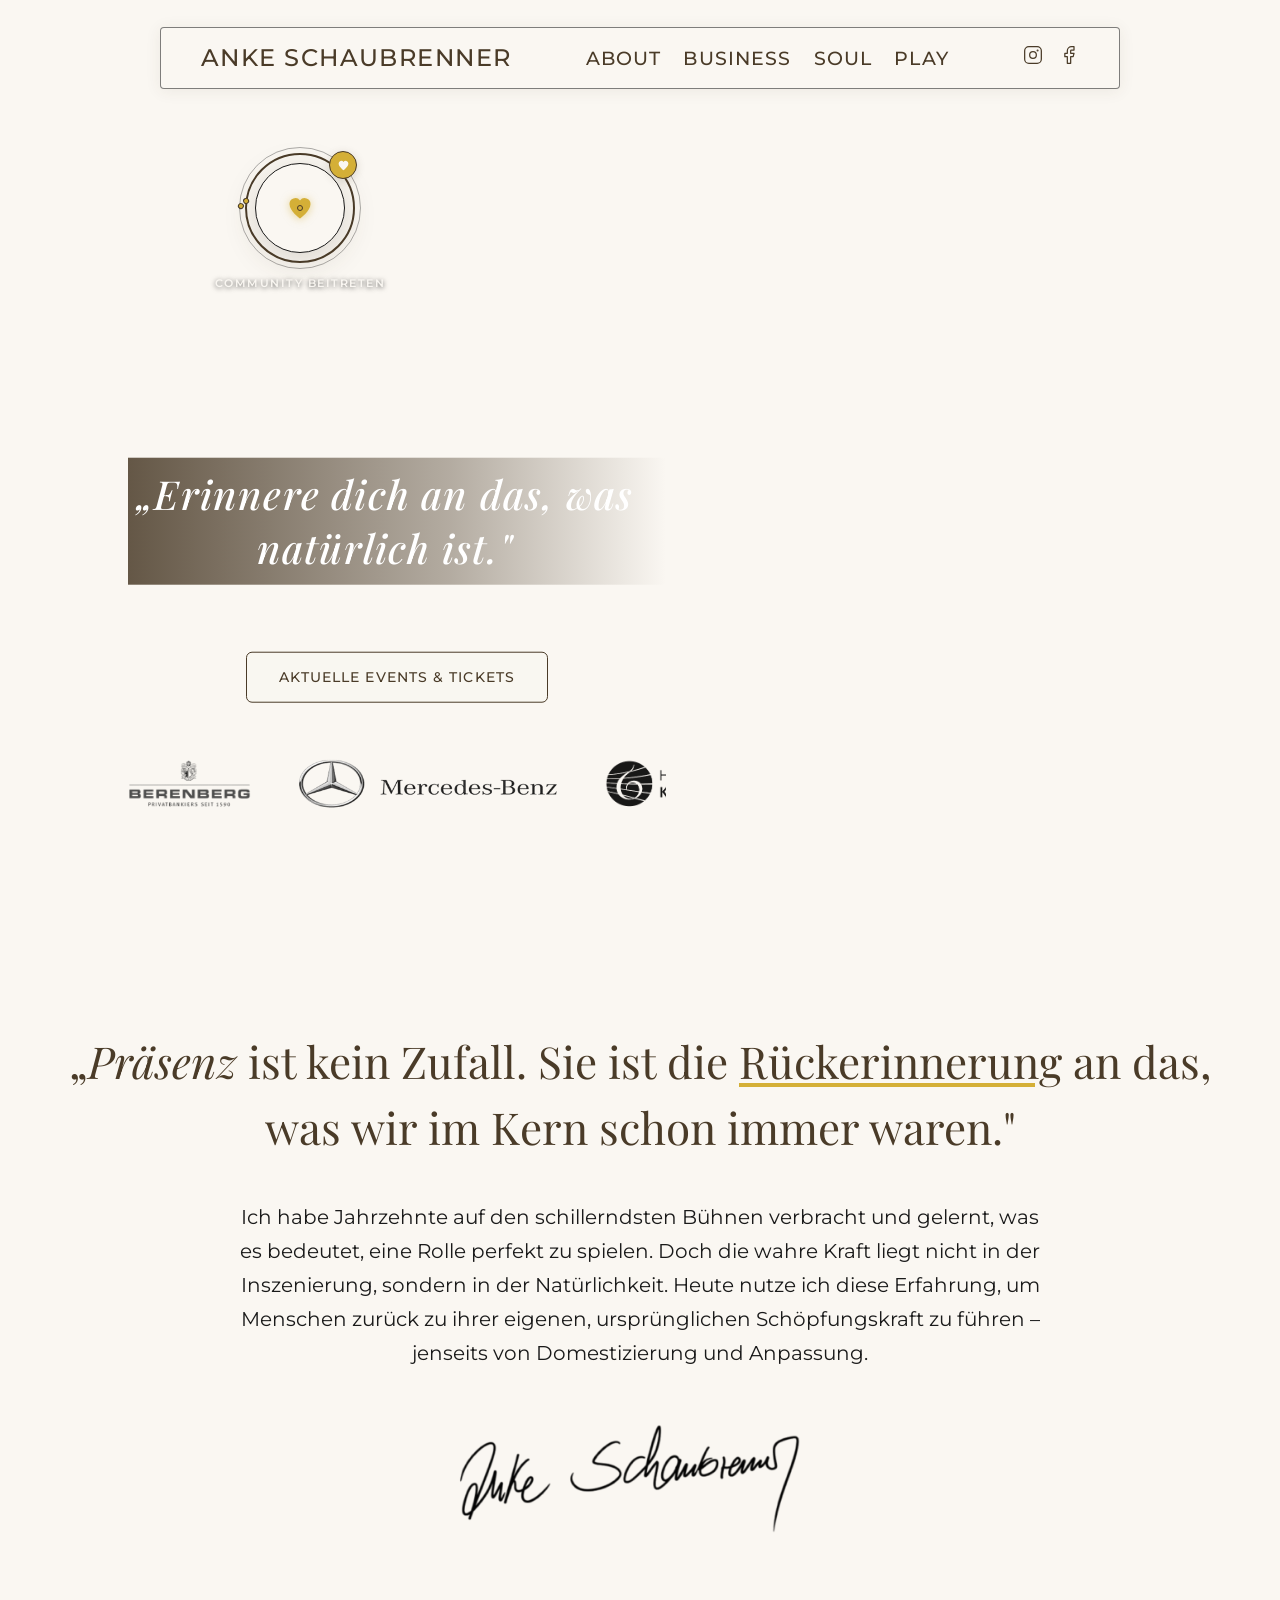
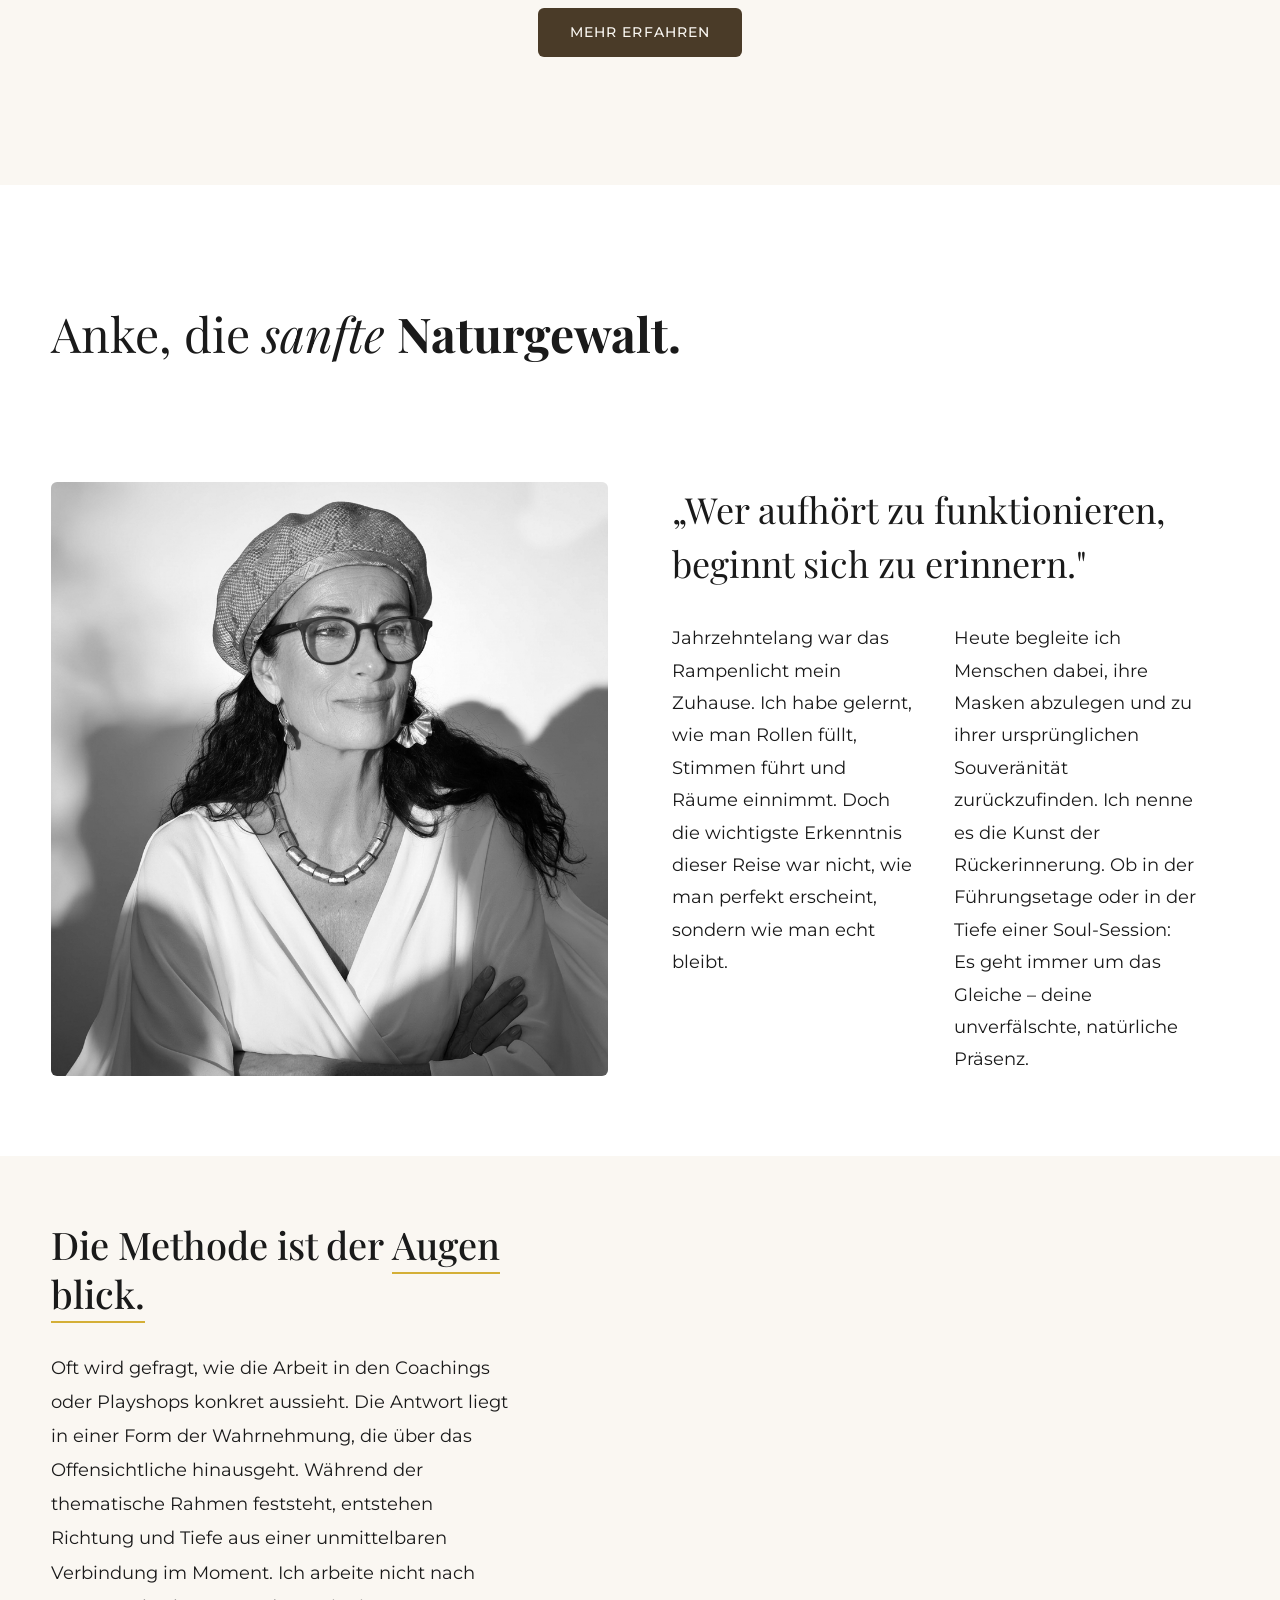
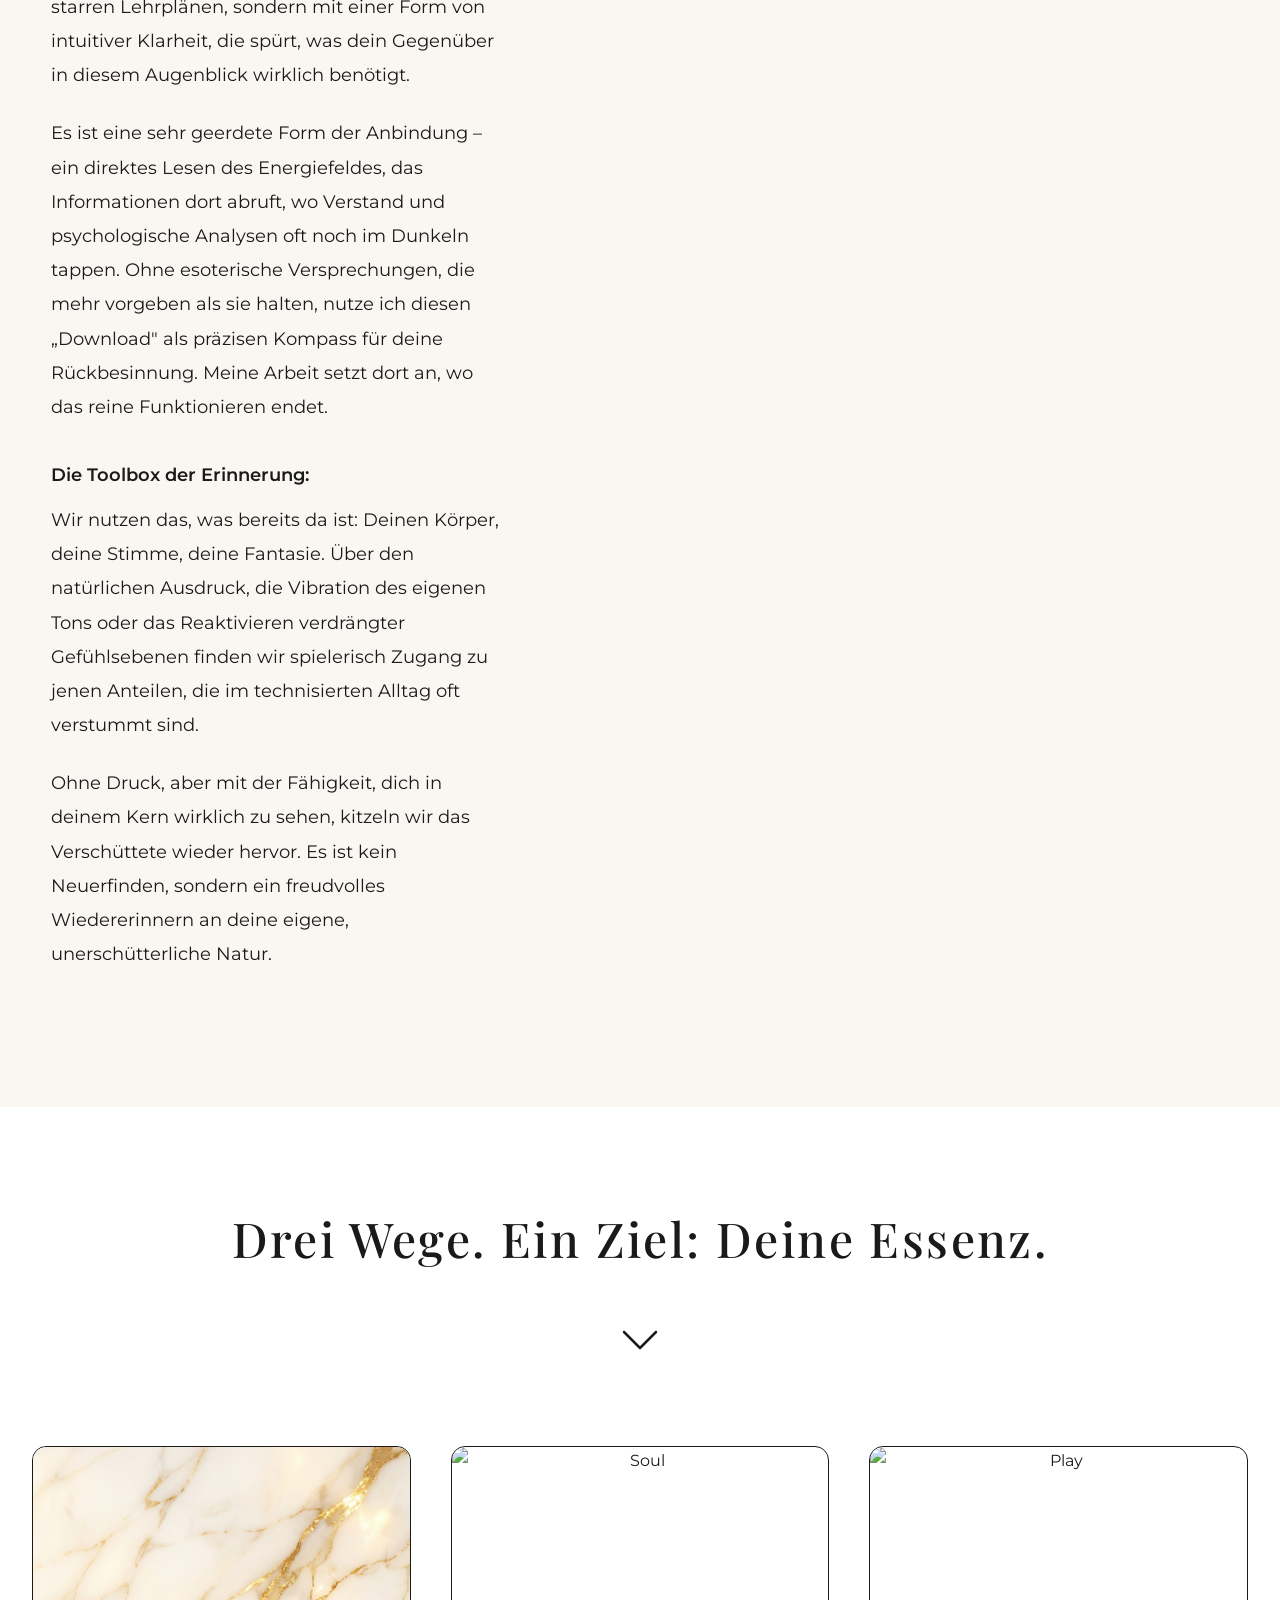
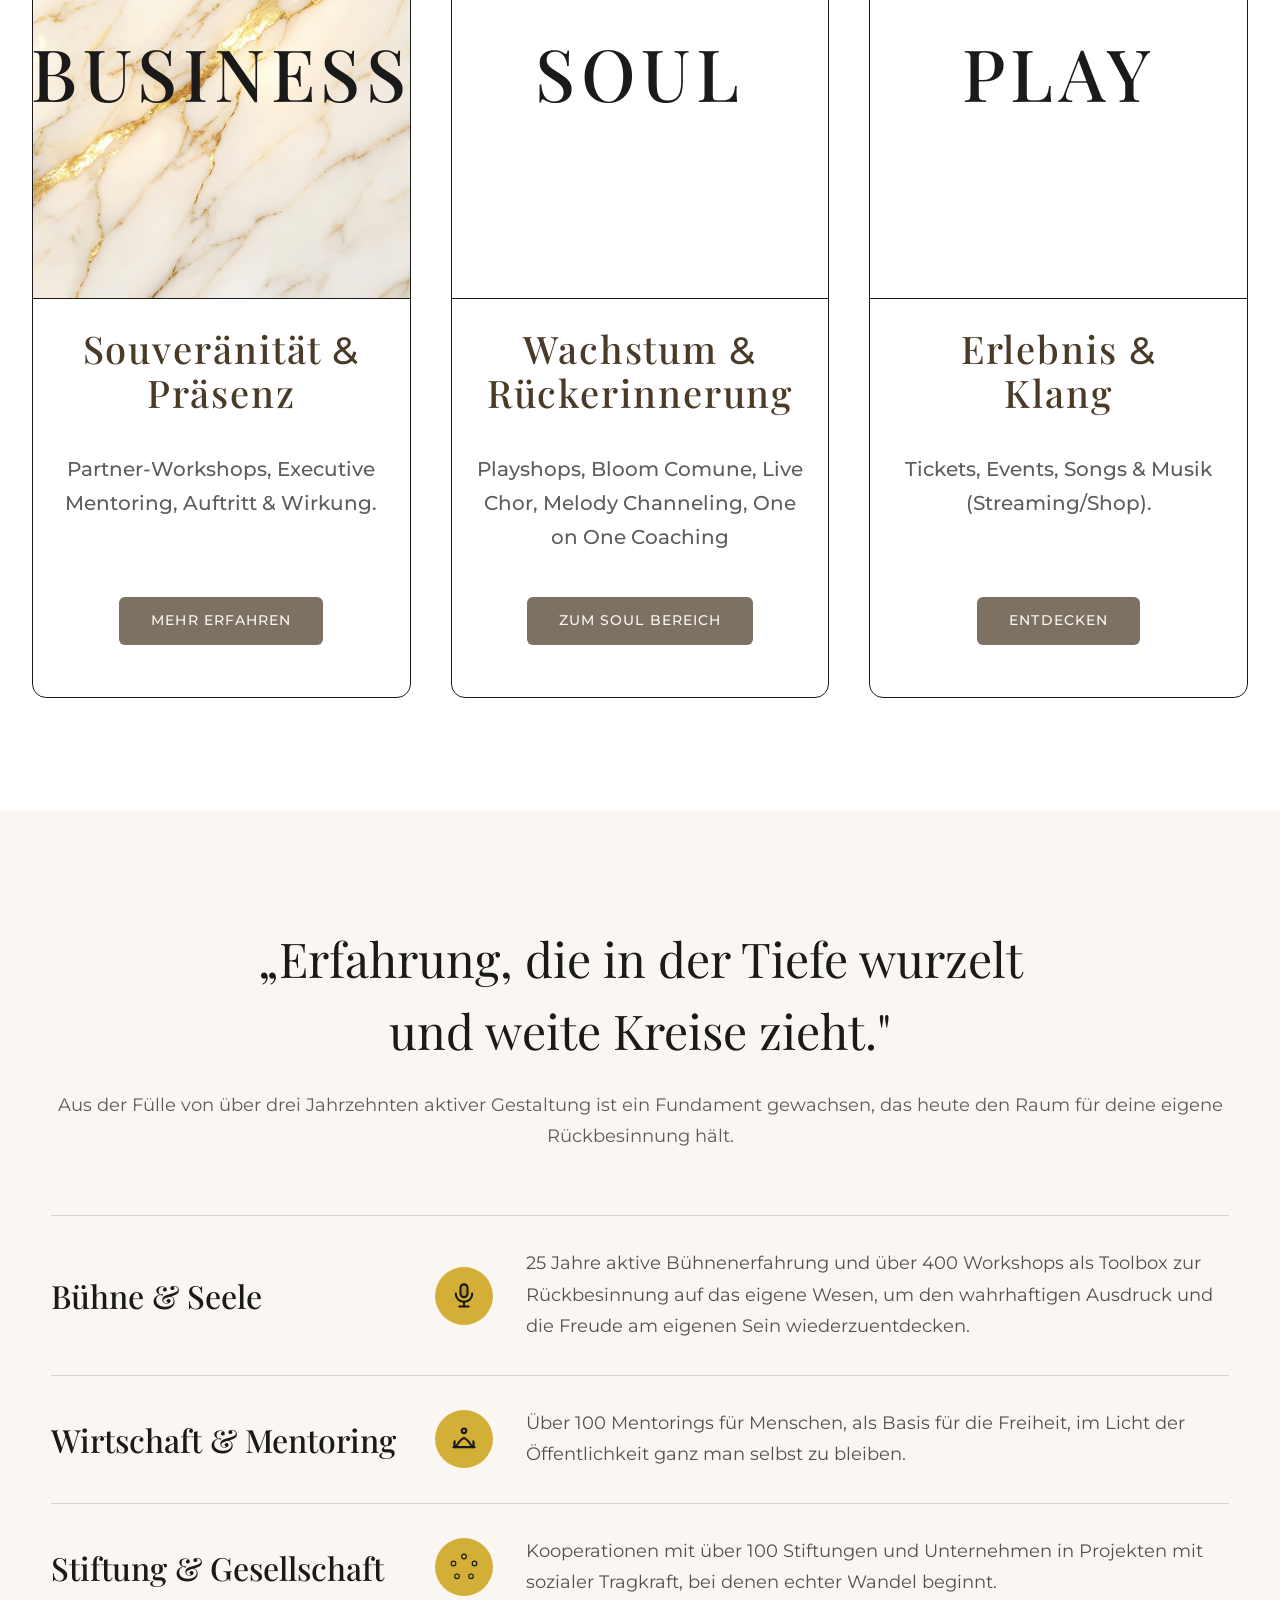
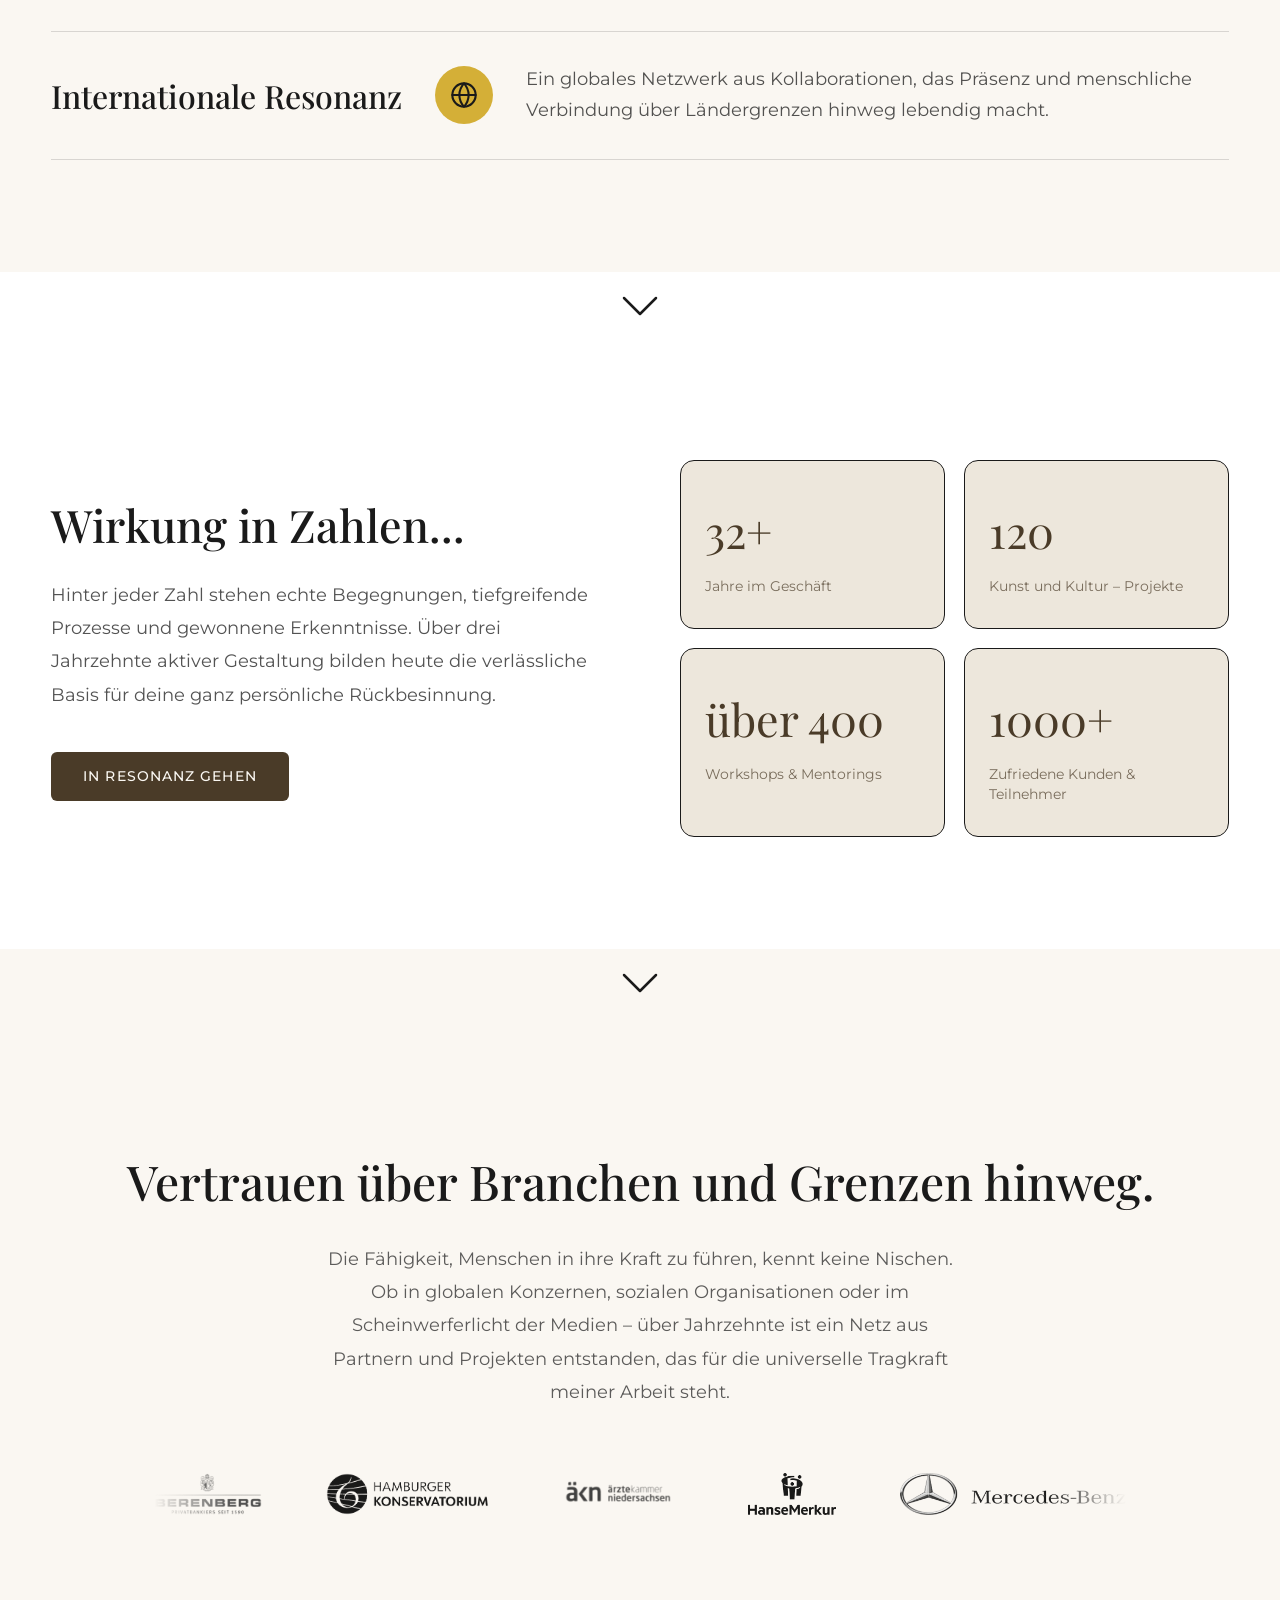
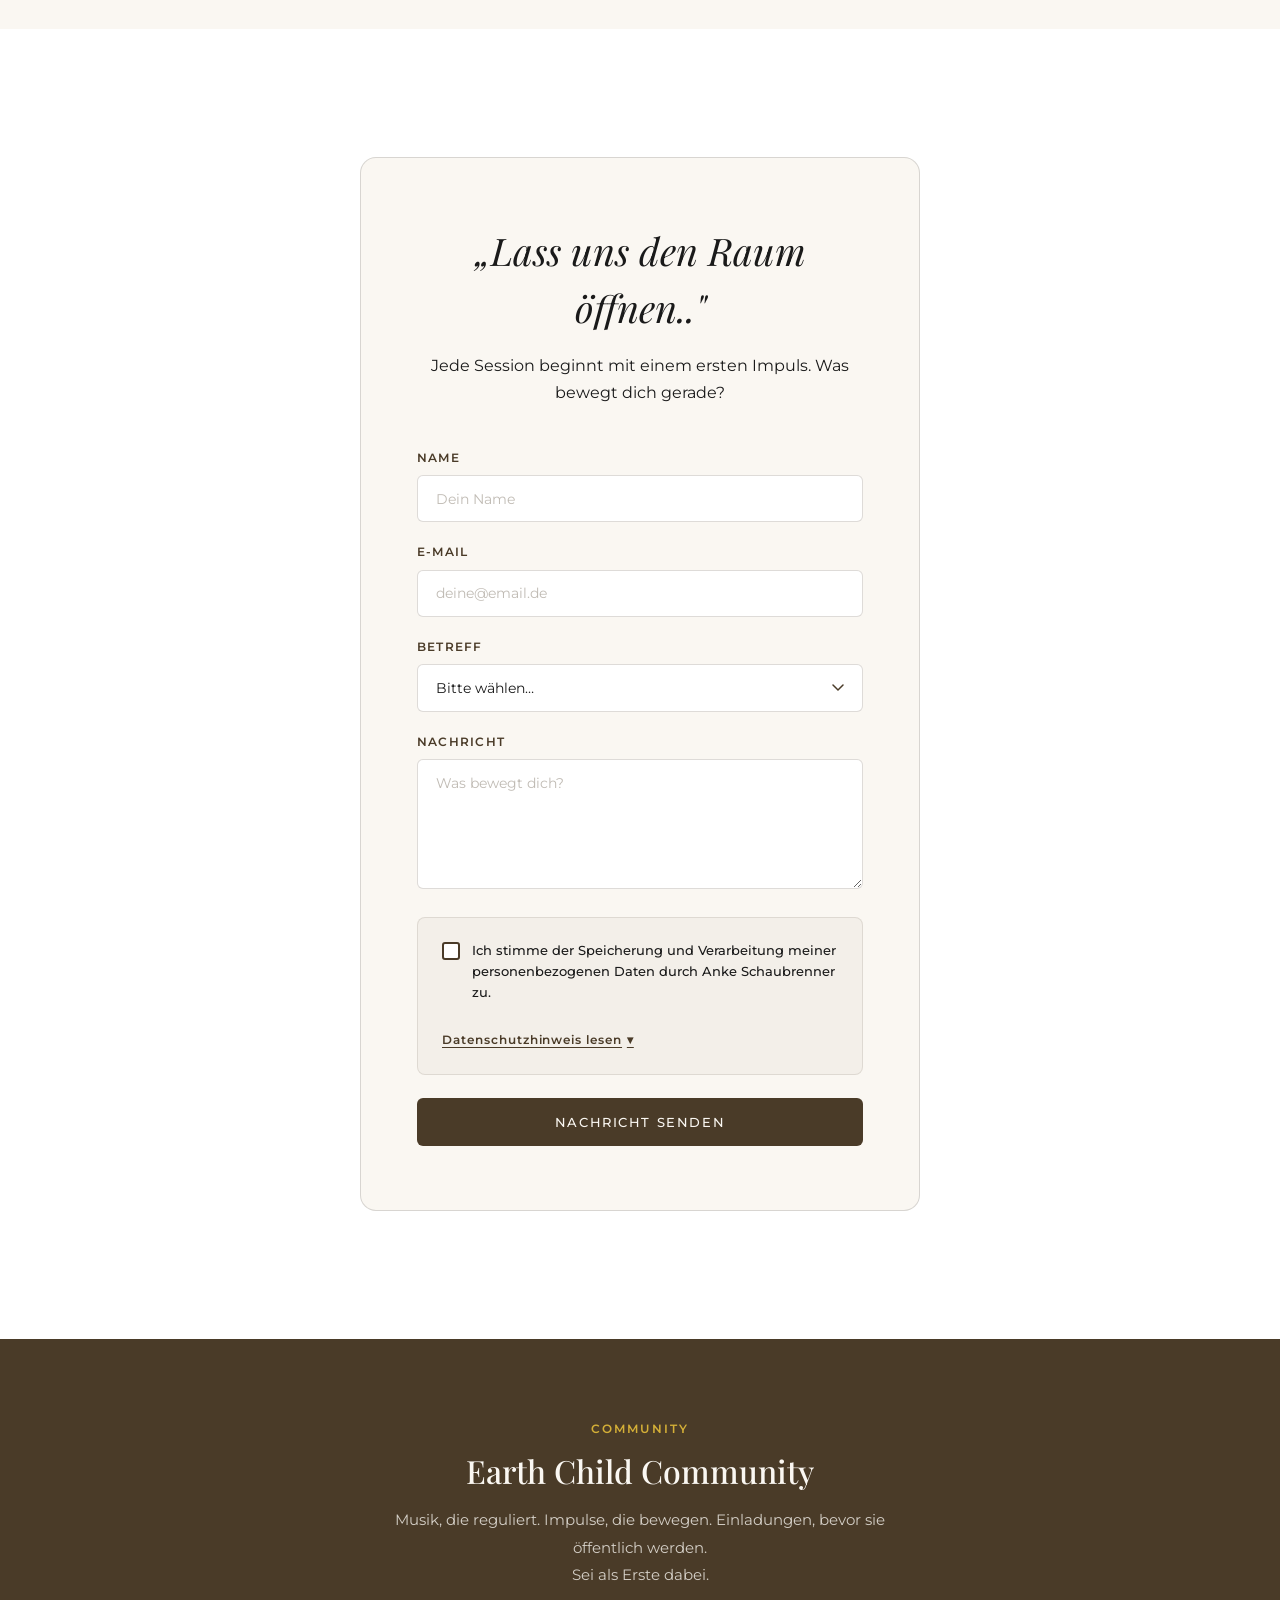
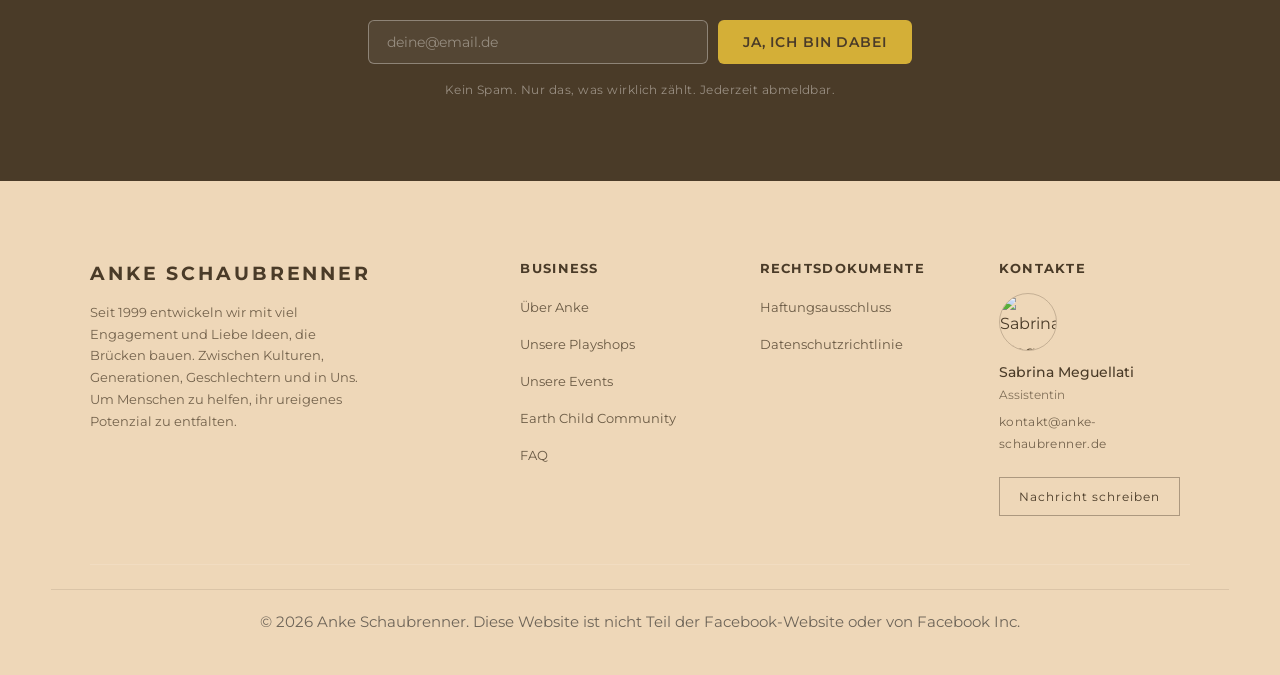
==== commit 70e6774d: "hcnl: change success text to 'Fast geschafft — Sieh in dein Postfach.'" ====
--- a/index.html
+++ b/index.html
@@ -870,7 +870,7 @@
         var hero   = document.querySelector('.hero');
         var hRect  = hero.getBoundingClientRect();
         var canvas = document.createElement('canvas');
-        canvas.style.cssText = 'position:absolute;top:0;left:0;width:100%;height:100%;pointer-events:none;z-index:50;';
+        canvas.style.cssText = 'position:absolute;top:0;left:0;width:100%;height:100%;pointer-events:none;z-index:999;';
         hero.appendChild(canvas);
         var ctx = canvas.getContext('2d');
         canvas.width  = hero.offsetWidth;
@@ -925,7 +925,7 @@
           wEl.className = 'hcnl-welcome';
           wEl.style.left = ox + 'px';
           wEl.style.top  = (oy + rect.height / 2 + 18) + 'px';
-          wEl.innerHTML  = '<strong>Willkommen — du gehörst dazu.</strong><span>Earth Child Community</span>';
+          wEl.innerHTML  = '<strong>Fast geschafft ✦</strong><span>Sieh in dein Postfach.</span>';
           hero.appendChild(wEl);
           setTimeout(function() {
             wEl.style.transition = 'opacity 0.8s ease';
@@ -972,26 +972,20 @@
           emailEl.classList.add('cf-invalid'); return;
         }
         emailEl.classList.remove('cf-invalid');
-        var btn = form.querySelector('.hcnl-submit');
-        btn.disabled = true; btn.textContent = '…';
-
-        // Karte SOFORT weg — hart, kein Fade
-        card.style.display = 'none';
-        widget.classList.remove('hcnl--open');
-        widget.classList.add('hcnl--success');
+
+        // Widget sofort komplett weg
+        widget.style.display = 'none';
+
+        // Feuerwerk starten
         launchFireworks();
 
-        try {
-          var honeypot = document.getElementById('hcnl-website');
-          await fetch(API_URL, {
-            method: 'POST',
-            headers: { 'Content-Type': 'application/json' },
-            body: JSON.stringify({ email: email, website: honeypot ? honeypot.value : '' })
-          });
-          setTimeout(function() { window.location.href = 'check-email.html'; }, 2200);
-        } catch(err) {
-          setTimeout(function() { window.location.href = 'check-email.html'; }, 2200);
-        }
+        // API im Hintergrund — kein Redirect
+        var honeypot = document.getElementById('hcnl-website');
+        fetch(API_URL, {
+          method: 'POST',
+          headers: { 'Content-Type': 'application/json' },
+          body: JSON.stringify({ email: email, website: honeypot ? honeypot.value : '' })
+        }).catch(function(){});
       });
     })();
 
